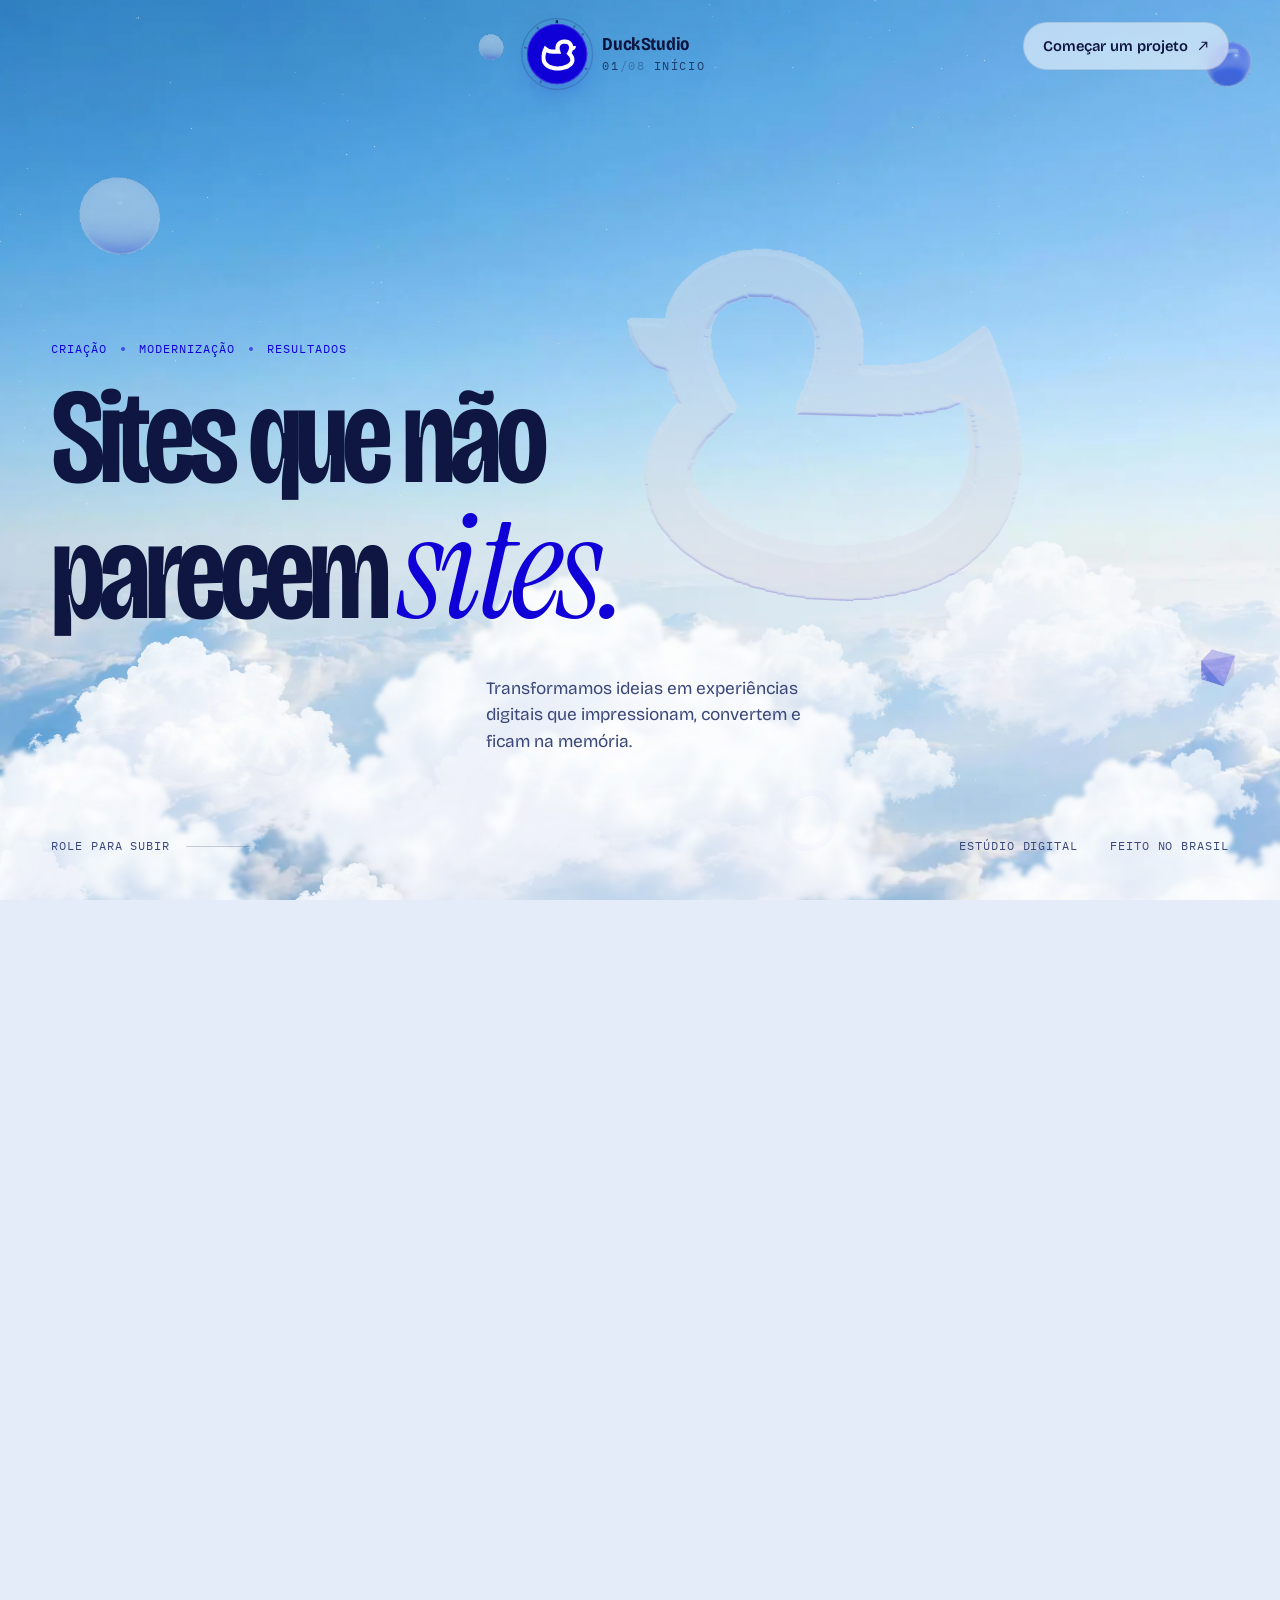
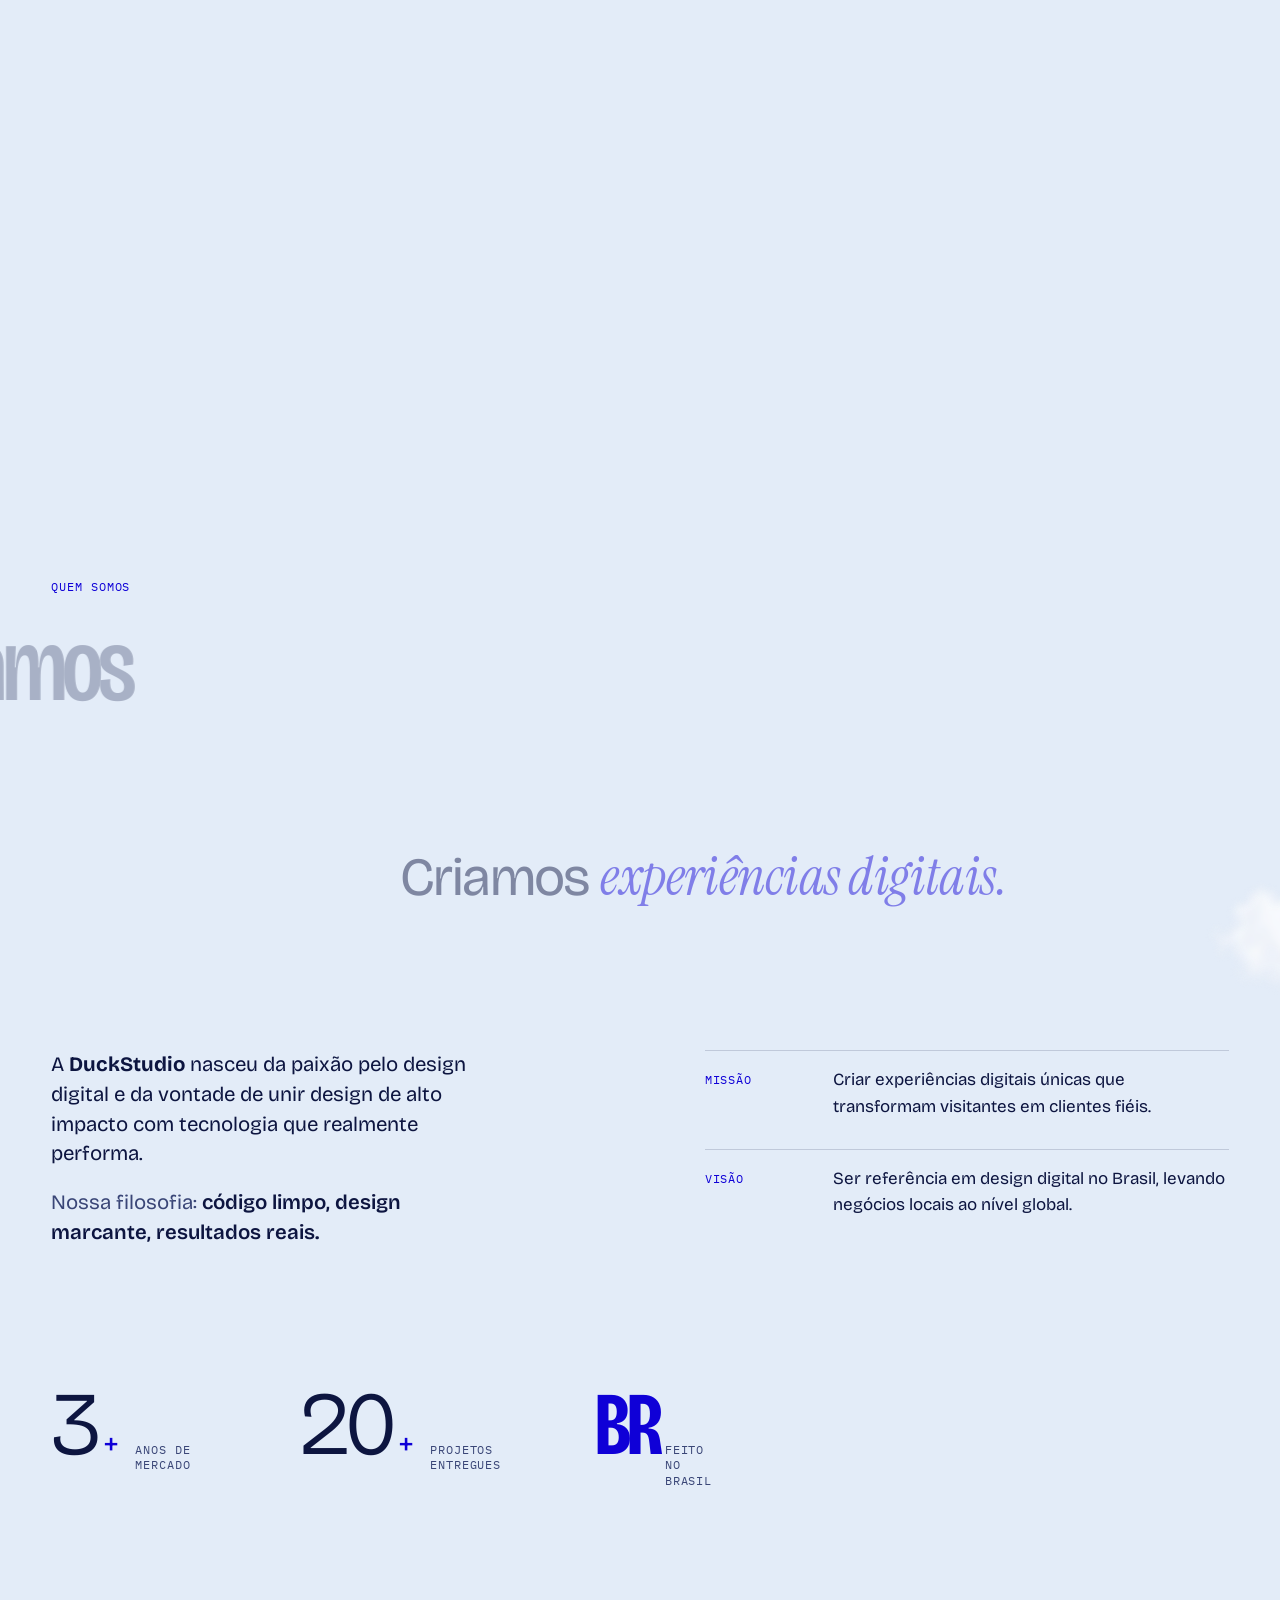
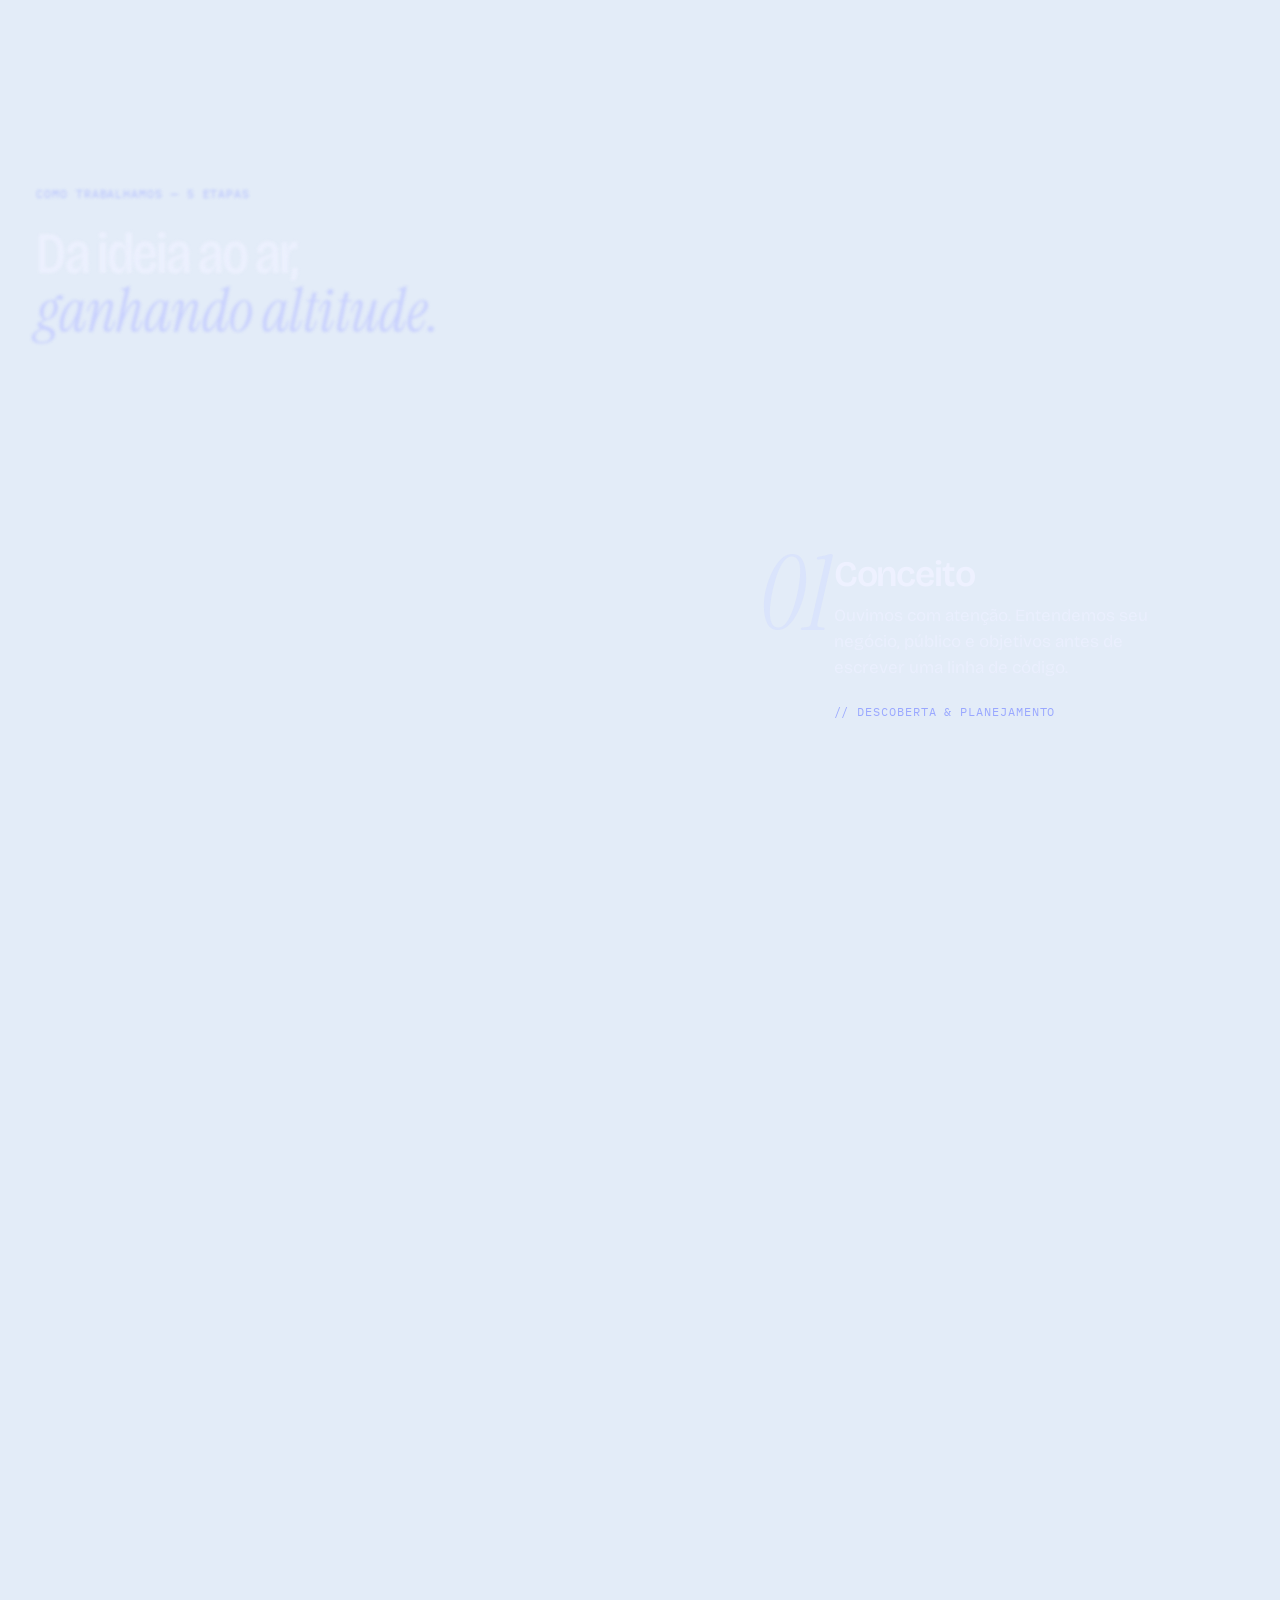
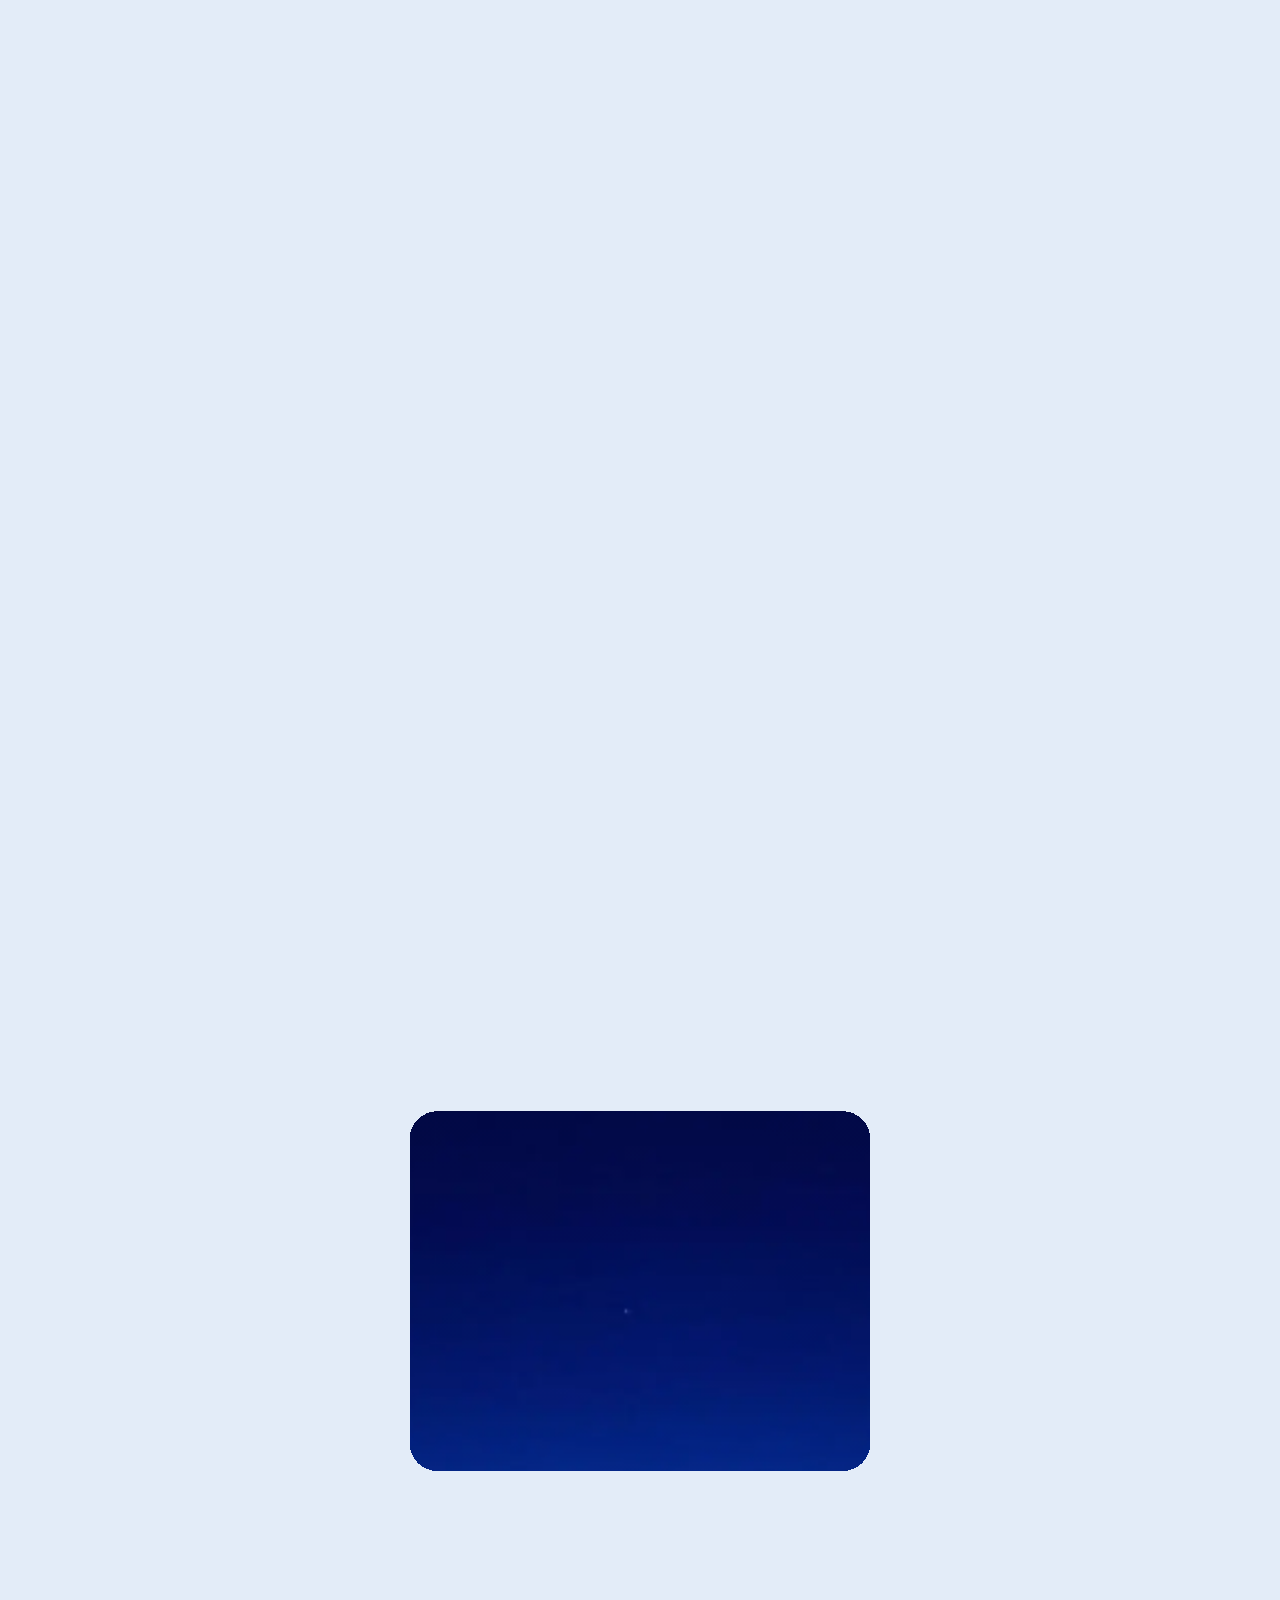
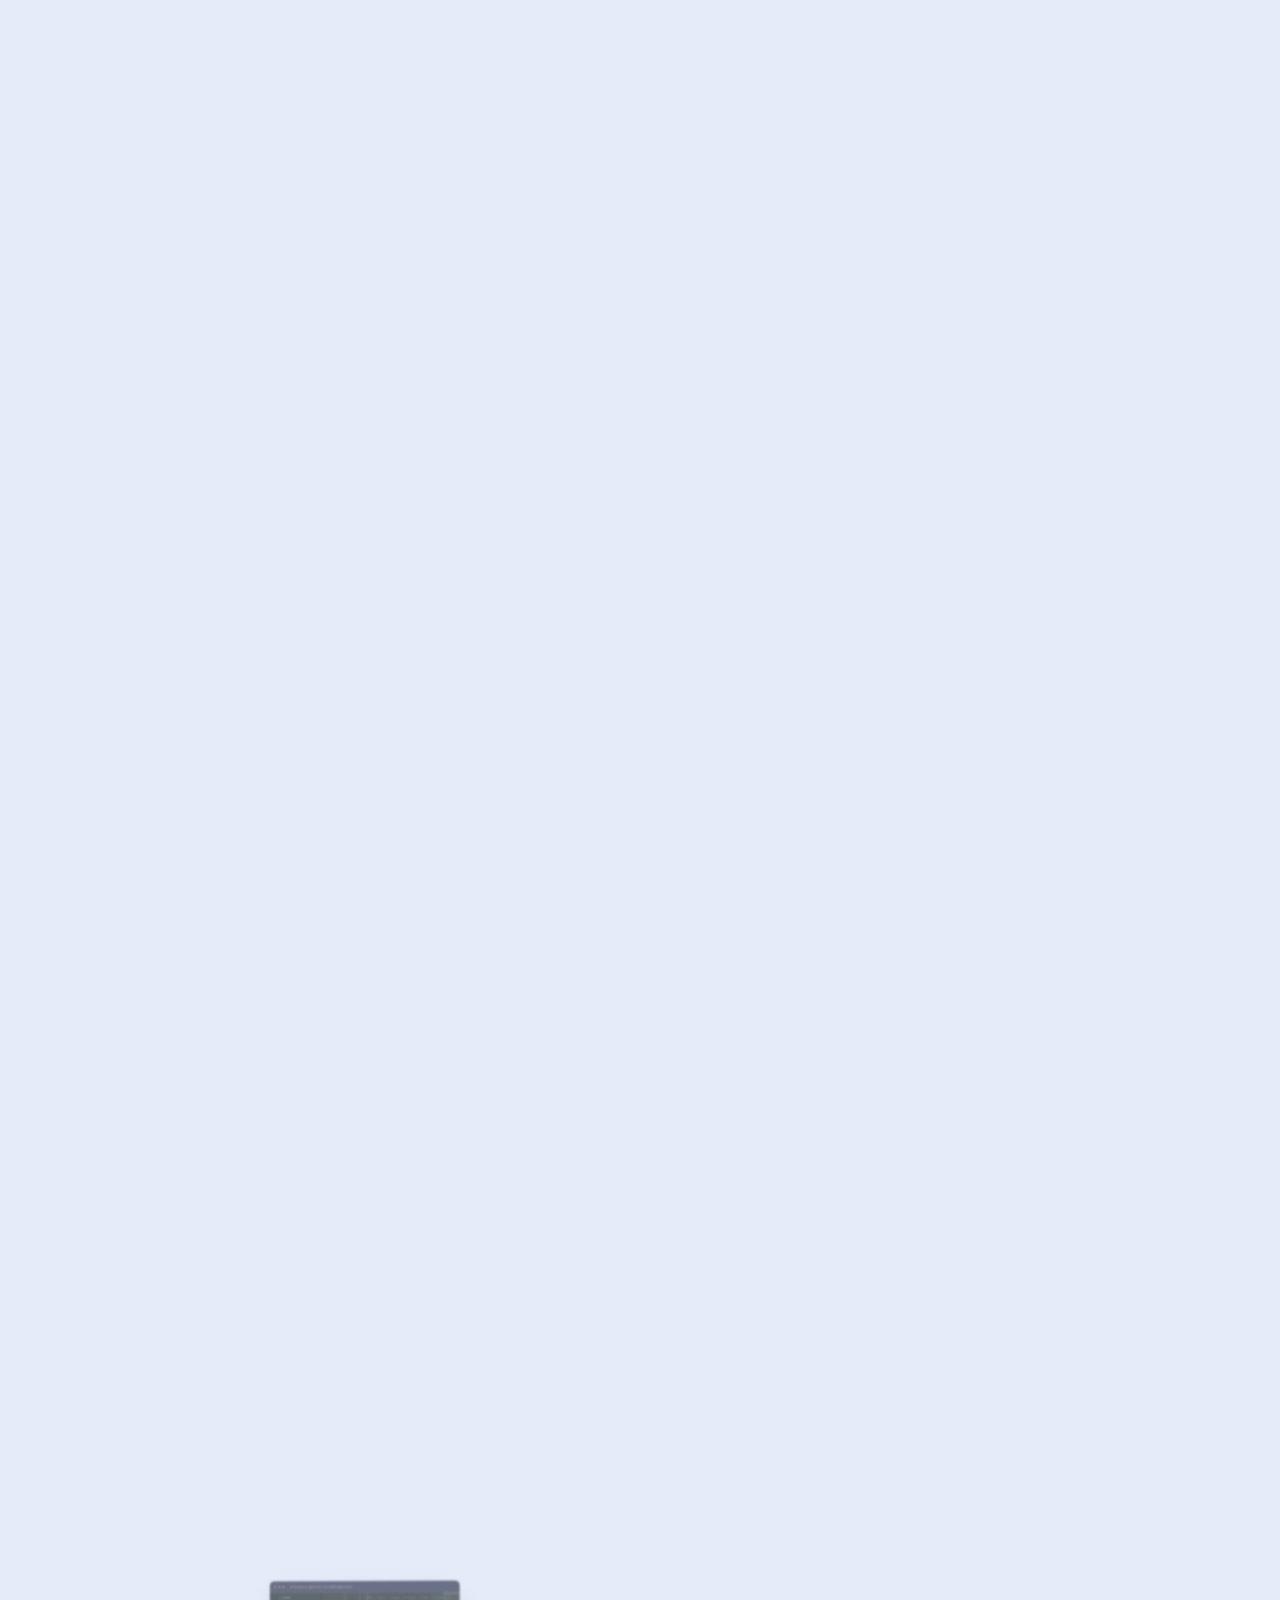
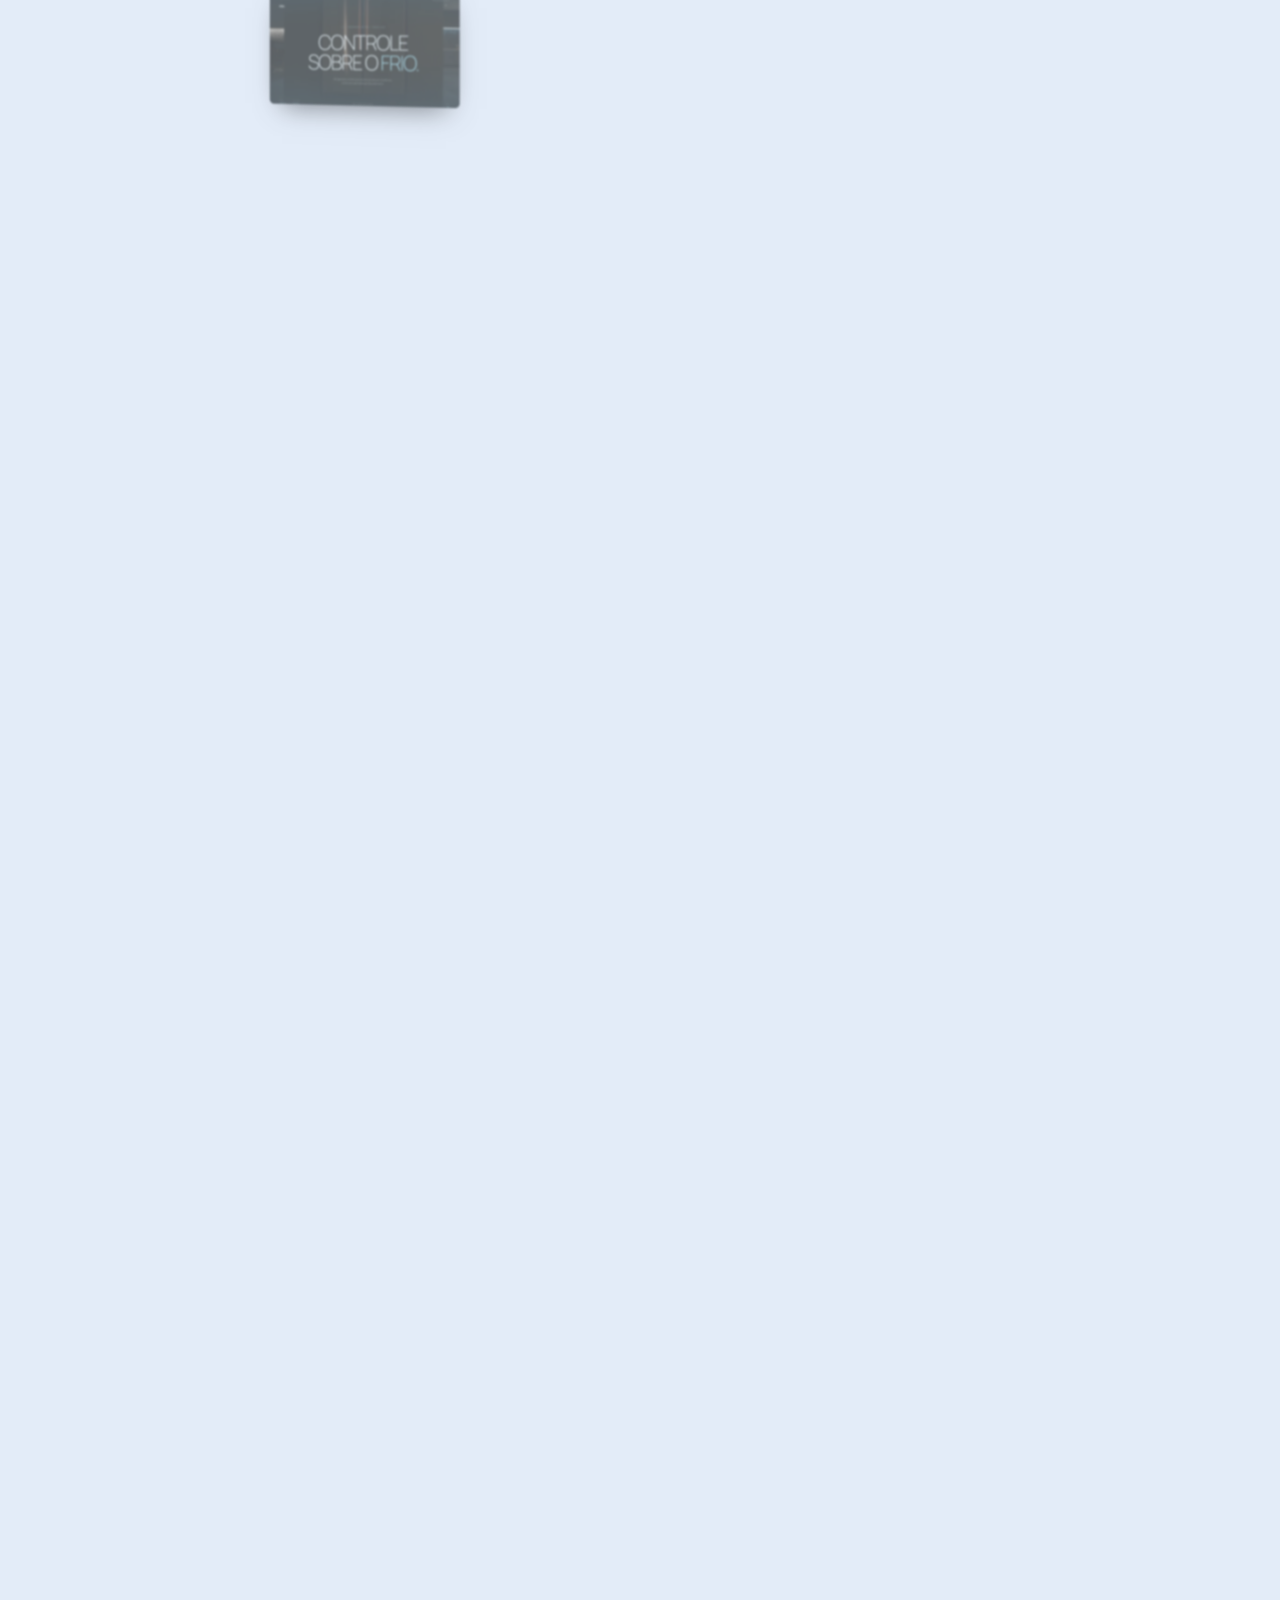
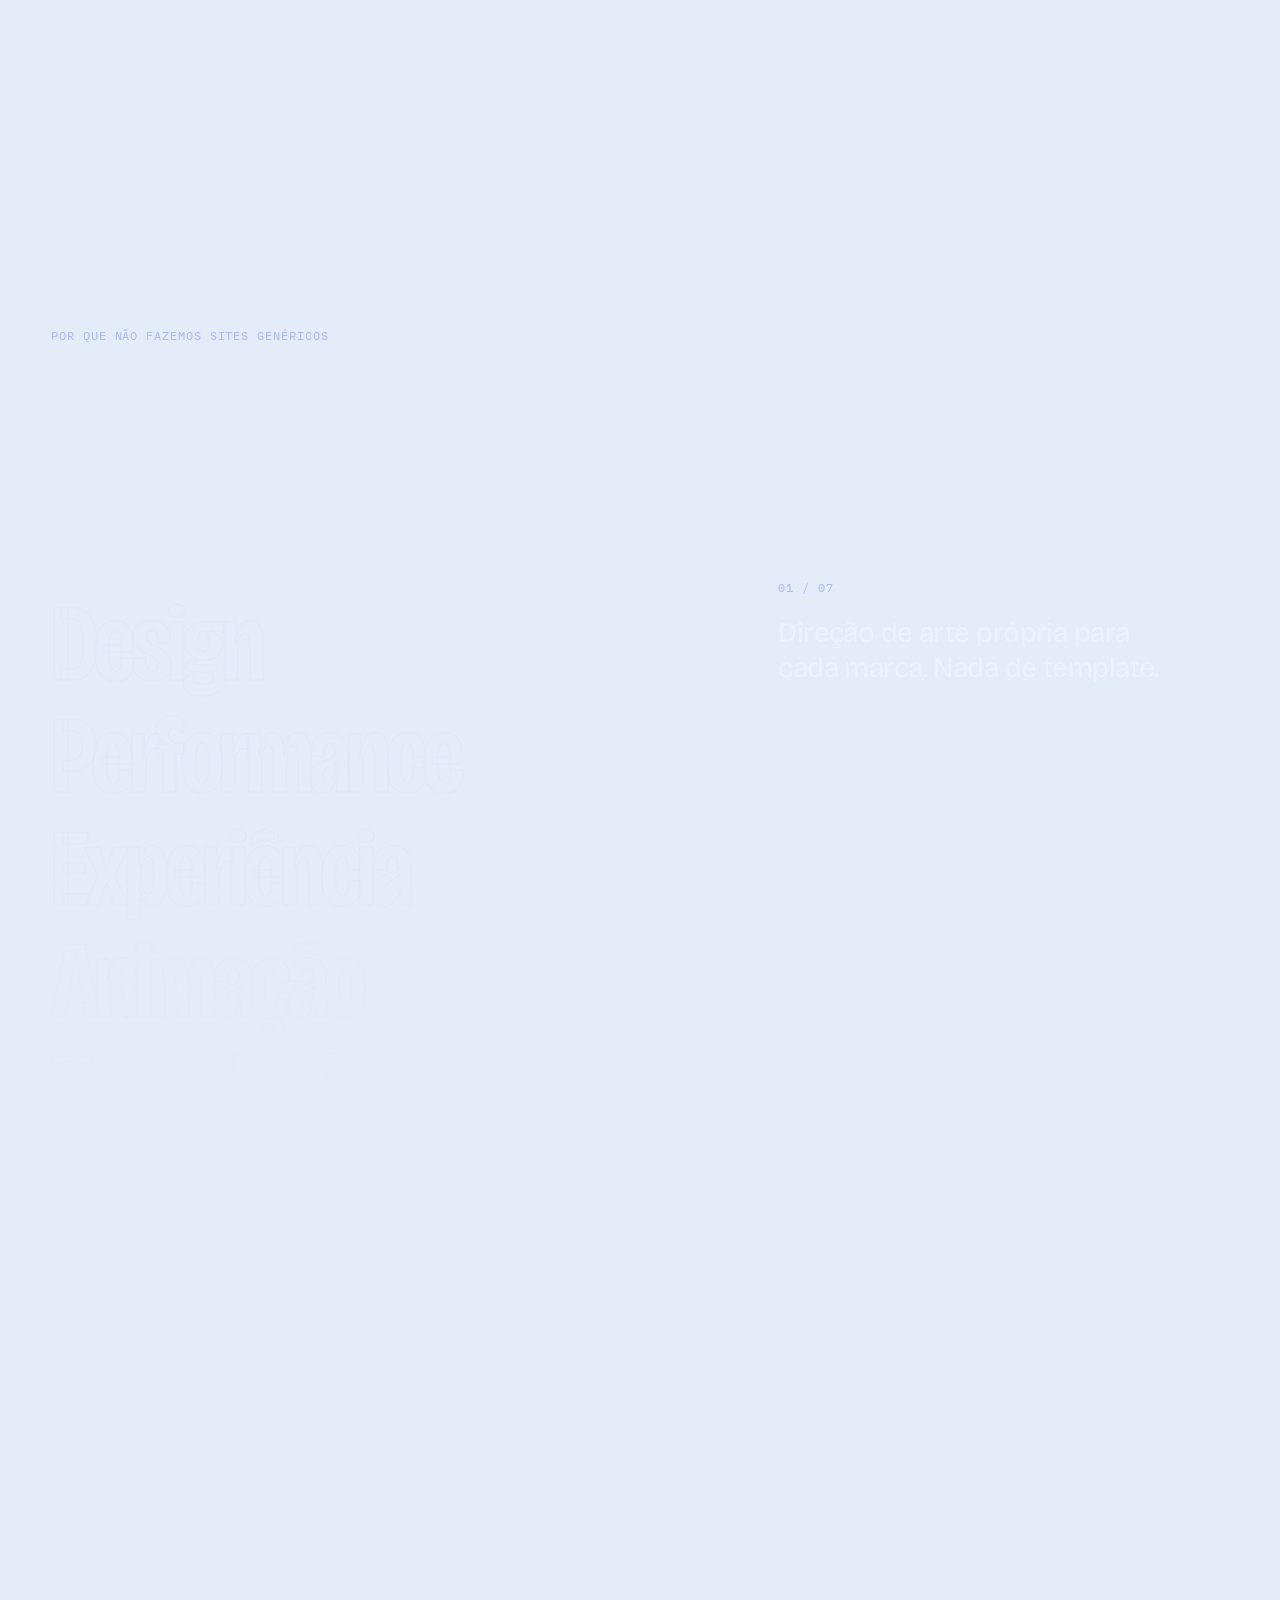
==== index.html @ 2f2c30c3 "commit" ====
<!doctype html>
<html lang="pt-BR">
<head>
  <meta charset="utf-8">
  <meta name="viewport" content="width=device-width, initial-scale=1, viewport-fit=cover">
  <title>DuckStudio — Sites que não parecem sites</title>
  <meta name="description" content="DuckStudio é um estúdio digital brasileiro que cria sites e experiências web com direção de arte, animação, 3D e performance.">
  <meta name="theme-color" content="#dfe9f7">
  <meta property="og:title" content="DuckStudio — Sites que não parecem sites">
  <meta property="og:description" content="Transformamos ideias em experiências digitais que impressionam, convertem e ficam na memória.">
  <meta property="og:image" content="assets/img/og-cover.jpg">
  <meta property="og:type" content="website">
  <link rel="icon" type="image/svg+xml" href="assets/favicon.svg">
  <link rel="preconnect" href="https://fonts.googleapis.com">
  <link rel="preconnect" href="https://fonts.gstatic.com" crossorigin>
  <link rel="stylesheet" href="https://fonts.googleapis.com/css2?family=Bricolage+Grotesque:opsz,wdth,wght@12..96,75..100,300..800&family=Instrument+Serif:ital@0;1&family=IBM+Plex+Mono:wght@400;500&display=swap">
  <link rel="preload" as="image" href="assets/img/sky-hero.webp" media="(min-width: 768px)">
  <link rel="preload" as="image" href="assets/img/sky-hero-m.webp" media="(max-width: 767px)">
  <link rel="stylesheet" href="assets/css/style.css">
</head>
<body class="is-loading">

<svg width="0" height="0" style="position:absolute" aria-hidden="true">
  <symbol id="duck" viewBox="0 0 100 100"><path fill-rule="evenodd" d="M100.0 24.2L91.0 24.2L90.4 23.3L89.8 20.2L88.0 16.5L86.4 14.4L83.6 11.6L81.2 9.7L76.9 7.6L76.2 7.6L74.1 6.6L73.2 6.6L72.8 6.3L69.1 6.0L68.8 5.7L64.5 5.7L64.2 6.0L61.7 6.0L61.4 6.3L60.2 6.3L59.9 6.6L58.9 6.6L58.6 6.9L57.7 6.9L57.4 7.3L55.9 7.6L54.3 8.5L53.7 8.5L53.1 9.1L51.5 9.7L49.7 11.0L46.3 14.0L43.2 18.4L41.4 22.7L41.4 23.6L40.7 25.2L40.7 27.0L40.4 27.3L40.4 33.5L40.7 33.8L40.7 34.4L40.4 34.7L33.3 34.7L33.0 34.4L29.3 34.4L29.0 34.1L25.6 33.8L25.3 33.5L22.8 32.9L18.2 30.4L9.9 23.9L7.7 28.2L7.7 28.9L6.2 31.6L6.2 32.3L5.2 33.8L5.2 34.4L4.0 36.9L4.0 37.5L2.2 42.4L2.2 43.4L1.9 43.7L1.9 44.6L1.2 46.1L1.2 47.4L0.9 47.7L0.9 48.9L0.6 49.2L0.6 51.1L0.3 51.4L0.3 54.2L0.0 54.5L0.0 59.7L0.3 60.0L0.6 64.3L0.9 64.7L0.9 65.9L1.2 66.2L1.2 67.1L1.5 67.4L2.5 70.8L4.6 75.2L7.7 79.5L11.7 83.5L15.4 86.3L16.4 86.6L18.5 88.1L24.7 90.9L25.3 90.9L27.5 91.8L28.4 91.8L29.6 92.4L32.1 92.7L32.4 93.1L33.6 93.1L33.9 93.4L35.2 93.4L35.5 93.7L40.1 94.0L40.4 94.3L52.8 94.3L53.1 94.0L58.0 93.7L58.3 93.4L59.9 93.4L60.2 93.1L63.0 92.7L63.3 92.4L66.7 91.8L67.9 91.2L68.8 91.2L69.1 90.9L70.7 90.6L71.6 90.0L73.2 89.7L79.0 86.9L84.6 83.2L88.3 79.8L88.3 79.5L89.8 77.9L91.4 75.8L93.2 72.1L93.2 71.4L94.1 69.3L94.4 66.2L94.8 65.9L94.8 62.2L94.4 61.9L94.1 58.5L93.8 58.2L93.8 57.2L93.5 56.9L93.2 55.4L91.4 51.4L90.7 50.8L89.2 48.0L87.3 45.8L86.7 44.6L88.0 42.4L88.0 41.8L89.2 39.4L89.8 36.9L90.1 36.6L92.6 36.0L94.1 35.0L97.2 31.6L99.1 27.9ZM77.2 22.1L79.0 25.8L79.0 27.6L79.3 27.9L79.3 28.9L79.0 29.2L79.0 31.6L78.7 31.9L78.4 34.1L76.9 37.5L76.9 38.1L75.9 40.0L75.3 40.6L74.7 42.1L72.2 45.8L71.9 46.8L76.5 51.4L76.5 51.7L78.4 53.5L80.6 56.6L81.8 59.1L81.8 59.7L82.7 61.9L82.7 65.9L82.4 66.2L82.1 67.7L80.9 69.9L79.6 71.1L79.6 71.4L76.5 74.2L73.8 75.8L73.2 76.4L69.4 78.2L68.8 78.2L67.9 78.9L67.3 78.9L63.3 80.4L62.3 80.4L62.0 80.7L61.1 80.7L59.6 81.3L58.3 81.3L58.0 81.6L54.0 81.9L53.7 82.3L50.3 82.3L50.0 82.6L43.5 82.6L43.2 82.3L39.8 82.3L39.5 81.9L35.8 81.6L35.5 81.3L30.9 80.4L29.0 79.5L27.5 79.2L23.1 77.0L21.3 75.8L16.7 71.4L15.1 69.3L13.3 65.6L12.7 62.5L12.3 62.2L12.3 61.0L12.0 60.6L12.0 53.5L12.3 53.2L12.7 49.5L13.0 49.2L13.0 48.3L13.3 48.0L13.3 47.1L13.6 46.8L13.6 45.8L13.9 45.5L14.5 43.1L15.1 42.4L19.1 44.3L21.0 44.6L22.2 45.2L24.7 45.5L25.0 45.8L26.8 45.8L27.2 46.1L29.6 46.1L29.9 46.5L36.1 46.5L36.4 46.8L56.8 46.8L56.5 44.9L55.9 44.0L55.6 42.4L54.9 41.5L54.3 39.0L53.7 38.1L53.7 37.5L53.1 36.3L52.8 33.8L52.5 33.5L52.5 31.0L52.2 30.7L52.2 30.1L52.5 29.8L52.5 27.3L52.8 27.0L53.1 25.5L54.9 22.4L58.3 19.6L59.6 19.0L60.2 19.0L62.3 18.1L63.6 18.1L63.9 17.7L69.1 17.7L69.4 18.1L70.7 18.1L74.4 19.6Z"/></symbol>
</svg>

<a class="skip" href="#estudio">Pular para o conteúdo</a>

<!-- ============ ATMOSFERA (fixa) ============ -->
<div class="sky" aria-hidden="true">
  <div class="sky__layer sky__day"></div>
  <div class="sky__layer sky__high"></div>
  <div class="sky__layer sky__night"></div>
  <div class="sky__layer sky__dawn"></div>
</div>
<canvas id="gl" aria-hidden="true"></canvas>
<div class="grain" aria-hidden="true"></div>

<!-- ============ PRELOADER ============ -->
<div class="loader" aria-hidden="true">
  <svg class="loader__mark" viewBox="0 0 100 100"><use href="#duck"/></svg>
  <span class="loader__count mono">000</span>
</div>

<!-- ============ LOGO-GUIA (fio condutor) ============ -->
<button class="guide" id="guide" type="button" aria-expanded="false" aria-controls="nav" aria-label="DuckStudio — abrir navegação">
  <span class="guide__mark">
    <svg class="guide__ring" viewBox="0 0 64 64" aria-hidden="true">
      <circle class="guide__track" cx="32" cy="32" r="30"/>
      <circle class="guide__progress" cx="32" cy="32" r="30" pathLength="1"/>
      <g class="guide__ticks"></g>
    </svg>
    <span class="guide__disc"><svg viewBox="0 0 100 100" aria-hidden="true"><use href="#duck"/></svg></span>
  </span>
  <span class="guide__text">
    <span class="guide__name">DuckStudio</span>
    <span class="guide__where mono"><span class="guide__num">01</span><span class="guide__sep">/08</span> <span class="guide__label">Início</span><span class="guide__extra"></span></span>
  </span>
</button>

<a class="top-cta" href="#contato" data-scroll>
  <span>Começar um projeto</span>
  <svg viewBox="0 0 16 16" aria-hidden="true"><path d="M3 13 13 3M6 3h7v7" fill="none" stroke="currentColor" stroke-width="1.5"/></svg>
</a>

<nav class="nav" id="nav" aria-label="Seções" hidden>
  <div class="nav__inner">
    <p class="nav__eyebrow mono">Mapa da experiência</p>
    <ol class="nav__list">
      <li><a href="#inicio" data-scroll><span class="mono">01</span>Início</a></li>
      <li><a href="#estudio" data-scroll><span class="mono">02</span>Estúdio</a></li>
      <li><a href="#processo" data-scroll><span class="mono">03</span>Processo</a></li>
      <li><a href="#trabalhos" data-scroll><span class="mono">04</span>Trabalhos</a></li>
      <li><a href="#diferenciais" data-scroll><span class="mono">05</span>Diferenciais</a></li>
      <li><a href="#tecnologia" data-scroll><span class="mono">06</span>Tecnologia</a></li>
      <li><a href="#comecar" data-scroll><span class="mono">07</span>Começar</a></li>
      <li><a href="#contato" data-scroll><span class="mono">08</span>Contato</a></li>
    </ol>
    <div class="nav__foot mono">
      <a href="https://wa.me/5521974590268" target="_blank" rel="noopener">WhatsApp</a>
      <a href="https://www.instagram.com/duckk.studio/" target="_blank" rel="noopener">Instagram</a>
      <a href="https://x.com/duck_studio_ofc" target="_blank" rel="noopener">X</a>
      <a href="https://www.youtube.com/@duck_studio_ofc" target="_blank" rel="noopener">YouTube</a>
    </div>
  </div>
</nav>

<main id="top">

  <!-- 01 — HERO ============================================== -->
  <section class="s s-hero" id="inicio" data-label="Início" data-theme="light">
    <div class="hero__clouds" aria-hidden="true">
      <div class="cloud cloud--l"></div>
      <div class="cloud cloud--r"></div>
      <div class="cloud cloud--front"></div>
    </div>
    <div class="hero__inner">
      <p class="eyebrow mono hero__eyebrow"><span>Criação</span><i></i><span>Modernização</span><i></i><span>Resultados</span></p>
      <h1 class="hero__title">
        <span class="line"><span>Sites que não</span></span>
        <span class="line"><span>parecem <em>sites.</em></span></span>
      </h1>
      <p class="hero__lede">Transformamos ideias em experiências digitais que impressionam, convertem e ficam na memória.</p>
    </div>
    <div class="hero__cue mono" aria-hidden="true"><span>Role para subir</span><i></i></div>
    <div class="hero__meta mono" aria-hidden="true">
      <span>Estúdio digital</span>
      <span>Feito no Brasil</span>
    </div>
  </section>

  <!-- 02 — ESTÚDIO ============================================ -->
  <section class="s s-about" id="estudio" data-label="Estúdio" data-theme="light">
    <div class="about__drift" aria-hidden="true"></div>
    <div class="about__statement">
      <p class="eyebrow mono">Quem somos</p>
      <h2 class="about__big">
        <span class="about__row about__row--l">Nós não entregamos</span>
        <span class="about__row about__row--r">apenas páginas.</span>
      </h2>
      <p class="about__answer">Criamos <em>experiências digitais.</em></p>
    </div>
    <div class="about__grid">
      <div class="about__story">
        <p>A <strong>DuckStudio</strong> nasceu da paixão pelo design digital e da vontade de unir design de alto impacto com tecnologia que realmente performa.</p>
        <p class="about__philo">Nossa filosofia: <span>código limpo, design marcante, resultados reais.</span></p>
      </div>
      <dl class="about__pair">
        <div><dt class="mono">Missão</dt><dd>Criar experiências digitais únicas que transformam visitantes em clientes fiéis.</dd></div>
        <div><dt class="mono">Visão</dt><dd>Ser referência em design digital no Brasil, levando negócios locais ao nível global.</dd></div>
      </dl>
      <ul class="about__marks" aria-label="Números do estúdio">
        <li><span class="about__n" data-count="3">3</span><span class="about__plus">+</span><span class="mono">anos de mercado</span></li>
        <li><span class="about__n" data-count="20">20</span><span class="about__plus">+</span><span class="mono">projetos entregues</span></li>
        <li><span class="about__n about__n--flag">BR</span><span class="mono">feito no Brasil</span></li>
      </ul>
    </div>
  </section>

  <!-- 03 — PROCESSO =========================================== -->
  <section class="s s-process" id="processo" data-label="Processo" data-theme="dark">
    <div class="process__pin">
      <header class="process__head">
        <p class="eyebrow mono">Como trabalhamos — 5 etapas</p>
        <h2 class="process__title">Da ideia ao ar,<br><em>ganhando altitude.</em></h2>
      </header>
      <div class="process__track">
        <svg class="process__path" viewBox="0 0 3000 600" preserveAspectRatio="none" aria-hidden="true">
          <path d="M0 470 C 300 470 420 180 700 200 S 1100 460 1350 380 S 1750 90 2050 150 S 2500 420 2700 260 S 2900 120 3000 110" pathLength="1"/>
        </svg>
        <ol class="process__steps">
          <li class="step step--1" data-fx="blur">
            <span class="step__n">01</span>
            <div class="step__body">
              <h3>Conceito</h3>
              <p>Ouvimos com atenção. Entendemos seu negócio, público e objetivos antes de escrever uma linha de código.</p>
              <span class="mono step__tag">// descoberta &amp; planejamento</span>
            </div>
          </li>
          <li class="step step--2" data-fx="clip">
            <span class="step__n">02</span>
            <div class="step__body">
              <h3>Design</h3>
              <p>Protótipos visuais únicos, alinhados à identidade da sua marca. Cada pixel pensado para encantar e converter.</p>
              <span class="mono step__tag">// ui/ux &amp; direção de arte</span>
            </div>
          </li>
          <li class="step step--3" data-fx="words">
            <span class="step__n">03</span>
            <div class="step__body">
              <h3>Desenvolvimento</h3>
              <p>Código limpo, performático e semântico. Testado em todos os dispositivos e navegadores.</p>
              <span class="mono step__tag">// build, qa &amp; integração</span>
            </div>
          </li>
          <li class="step step--4" data-fx="depth">
            <span class="step__n">04</span>
            <div class="step__body">
              <h3>Experiência</h3>
              <p>Movimento, 3D e microinterações que guiam o olhar — sempre com propósito e sem pesar.</p>
              <span class="mono step__tag">// motion, 3d &amp; performance</span>
            </div>
          </li>
          <li class="step step--5" data-fx="rise">
            <span class="step__n">05</span>
            <div class="step__body">
              <h3>Entrega</h3>
              <p>Deploy seguro, domínio, hospedagem e SEO configurados. E não desaparecemos: acompanhamos e evoluímos com você.</p>
              <span class="mono step__tag">// deploy, suporte &amp; evolução</span>
            </div>
          </li>
        </ol>
      </div>
    </div>
  </section>

  <!-- 04 — TRABALHOS ========================================== -->
  <section class="s s-work" id="trabalhos" data-label="Trabalhos" data-theme="dark">
    <div class="work__intro">
      <div class="work__window">
        <div class="work__window-img" aria-hidden="true"></div>
        <div class="work__window-copy">
          <p class="eyebrow mono">Portfólio — 3 projetos reais</p>
          <h2 class="work__title">Três experiências.<br><em>Três mundos.</em></h2>
        </div>
      </div>
    </div>

    <div class="work__stage">
      <article class="project" data-project="1" style="--tone:#7fd3ff">
        <div class="project__atmos" style="background-image:url(assets/img/p-frigus.webp)" aria-hidden="true"></div>
        <div class="project__visual">
          <figure class="frame frame--main">
            <div class="frame__bar" aria-hidden="true"><i></i><i></i><i></i><span class="mono">endreusvp.github.io/refrigeracao</span></div>
            <picture>
              <source media="(max-width: 767px)" srcset="assets/img/shots/frigus-m1.webp" width="600" height="1298">
              <img src="assets/img/shots/frigus-d1.webp" alt="Página inicial do site FRIGUS — Engenharia do Frio" loading="lazy" decoding="async" width="1440" height="900">
            </picture>
          </figure>
          <figure class="frame frame--back" aria-hidden="true"><img src="assets/img/shots/frigus-d2.webp" alt="" loading="lazy" decoding="async" width="1440" height="900"></figure>
        </div>
        <div class="project__info">
          <p class="project__idx mono">01 / 03</p>
          <h3 class="project__name">FRIGUS</h3>
          <p class="project__sub">Engenharia do Frio</p>
          <p class="project__cat mono">Refrigeração &amp; climatização · Site institucional</p>
          <p class="project__desc">Uma presença digital fria e precisa como o serviço: vídeo em destaque, leituras técnicas como linguagem visual e uma narrativa sobre controle do frio desde 2009.</p>
          <ul class="project__tags mono"><li>Vídeo</li><li>Dados técnicos</li><li>Responsivo</li></ul>
          <a class="btn btn--ghost" href="https://endreusvp.github.io/refrigeracao/" target="_blank" rel="noopener">Visitar experiência <span aria-hidden="true">↗</span></a>
        </div>
      </article>

      <article class="project" data-project="2" style="--tone:#ffb27a">
        <div class="project__atmos" style="background-image:url(assets/img/p-doze.webp)" aria-hidden="true"></div>
        <div class="project__visual">
          <figure class="frame frame--main">
            <div class="frame__bar" aria-hidden="true"><i></i><i></i><i></i><span class="mono">endreusvp.github.io/site_box</span></div>
            <picture>
              <source media="(max-width: 767px)" srcset="assets/img/shots/doze-m1.webp" width="600" height="1298">
              <img src="assets/img/shots/doze-d1.webp" alt="Página inicial do site DOZE — Clube de Combate" loading="lazy" decoding="async" width="1440" height="900">
            </picture>
          </figure>
          <figure class="frame frame--back" aria-hidden="true"><img src="assets/img/shots/doze-d2.webp" alt="" loading="lazy" decoding="async" width="1440" height="900"></figure>
        </div>
        <div class="project__info">
          <p class="project__idx mono">02 / 03</p>
          <h3 class="project__name">DOZE</h3>
          <p class="project__sub">Clube de Combate</p>
          <p class="project__cat mono">Esporte · Academia de boxe</p>
          <p class="project__desc">“Doze rounds. Nenhuma desculpa.” Um site cru e industrial para um clube de combate, com metodologia em quatro estágios e planos Jab, Cruzado e Nocaute.</p>
          <ul class="project__tags mono"><li>Landing page</li><li>Planos</li><li>Motion</li></ul>
          <a class="btn btn--ghost" href="https://endreusvp.github.io/site_box/" target="_blank" rel="noopener">Visitar experiência <span aria-hidden="true">↗</span></a>
        </div>
      </article>

      <article class="project" data-project="3" style="--tone:#c9d6ff">
        <div class="project__atmos" style="background-image:url(assets/img/p-atoba.webp)" aria-hidden="true"></div>
        <div class="project__visual">
          <figure class="frame frame--main">
            <div class="frame__bar" aria-hidden="true"><i></i><i></i><i></i><span class="mono">endreusvp.github.io/atobav2</span></div>
            <picture>
              <source media="(max-width: 767px)" srcset="assets/img/shots/atoba-m1.webp" width="600" height="1298">
              <img src="assets/img/shots/atoba-d1.webp" alt="Página inicial do site Atobá Construções e Serviços" loading="lazy" decoding="async" width="1440" height="900">
            </picture>
          </figure>
          <figure class="frame frame--back" aria-hidden="true"><img src="assets/img/shots/atoba-d2.webp" alt="" loading="lazy" decoding="async" width="1440" height="900"></figure>
        </div>
        <div class="project__info">
          <p class="project__idx mono">03 / 03</p>
          <h3 class="project__name">ATOBÁ</h3>
          <p class="project__sub">Construções e Serviços</p>
          <p class="project__cat mono">Construção civil · Institucional</p>
          <p class="project__desc">“Erguendo o futuro com solidez e precisão.” Portfólio de obras, processo em cinco etapas e serviços que vão de pisos e estruturas metálicas a reformas corporativas.</p>
          <ul class="project__tags mono"><li>Institucional</li><li>Portfólio</li><li>SEO</li></ul>
          <a class="btn btn--ghost" href="https://endreusvp.github.io/atobav2/" target="_blank" rel="noopener">Visitar experiência <span aria-hidden="true">↗</span></a>
        </div>
      </article>
    </div>
  </section>

  <!-- 05 — DIFERENCIAIS ======================================= -->
  <section class="s s-diff" id="diferenciais" data-label="Diferenciais" data-theme="dark">
    <div class="diff__pin">
      <p class="eyebrow mono diff__eyebrow">Por que não fazemos sites genéricos</p>
      <div class="diff__window">
        <ul class="diff__words">
          <li data-d="Direção de arte própria para cada marca. Nada de template.">Design</li>
          <li data-d="Imagens comprimidas, carregamento sob demanda e animações na GPU. Bonito e rápido.">Performance</li>
          <li data-d="Cada rolagem conta uma parte da história — o visitante sente, não só lê.">Experiência</li>
          <li data-d="Movimento com propósito: guia o olhar, nunca distrai.">Animação</li>
          <li data-d="Código limpo, semântico e fácil de evoluir com o seu negócio.">Tecnologia</li>
          <li data-d="Pensado separadamente para celular, tablet e desktop — não apenas encolhido.">Responsividade</li>
          <li data-d="Desenvolvido do zero para o seu objetivo, sem atalhos.">Sob medida</li>
        </ul>
      </div>
      <div class="diff__side">
        <span class="diff__count mono"><span class="diff__i">01</span> / 07</span>
        <p class="diff__desc" aria-live="polite">Direção de arte própria para cada marca. Nada de template.</p>
      </div>
    </div>
  </section>

  <!-- 06 — TECNOLOGIA ========================================= -->
  <section class="s s-tech" id="tecnologia" data-label="Tecnologia" data-theme="dark">
    <div class="tech__beam" aria-hidden="true"></div>
    <div class="tech__head">
      <p class="eyebrow mono">Tecnologia</p>
      <h2 class="tech__title">A tecnologia fica invisível.<br><em>A experiência, não.</em></h2>
    </div>
    <ul class="tech__field" aria-label="Tecnologias que usamos">
      <li style="--x:8%;--y:6%" data-depth="0.9"><b>HTML5</b><span class="mono">estrutura semântica</span></li>
      <li style="--x:66%;--y:2%" data-depth="0.4"><b>CSS3</b><span class="mono">layout &amp; motion</span></li>
      <li style="--x:38%;--y:18%" data-depth="1.3"><b>JavaScript</b><span class="mono">interação</span></li>
      <li style="--x:80%;--y:28%" data-depth="0.7"><b>React</b><span class="mono">interfaces</span></li>
      <li style="--x:4%;--y:44%" data-depth="0.5"><b>Three.js</b><span class="mono">3D em tempo real</span></li>
      <li style="--x:56%;--y:50%" data-depth="1.1"><b>GSAP</b><span class="mono">coreografia</span></li>
      <li style="--x:26%;--y:70%" data-depth="0.8"><b>Node.js</b><span class="mono">back-end</span></li>
      <li style="--x:74%;--y:76%" data-depth="0.35"><b>WordPress</b><span class="mono">conteúdo</span></li>
      <li style="--x:46%;--y:88%" data-depth="1.0"><b>Figma</b><span class="mono">design</span></li>
    </ul>
    <p class="tech__foot mono">Tudo otimizado: lazy loading · imagens comprimidas · animações via transform/opacity · movimento reduzido respeitado</p>
  </section>

  <!-- 07 — CTA ================================================ -->
  <section class="s s-cta" id="comecar" data-label="Começar" data-theme="light">
    <div class="cta__reveal">
      <div class="cta__dawn" aria-hidden="true"></div>
      <div class="cta__inner">
        <h2 class="cta__title" aria-label="Vamos criar algo que merece ser visto?">
          <span class="cta__line">Vamos criar algo</span>
          <span class="cta__line">que <em>merece ser visto?</em></span>
        </h2>
        <a class="btn btn--solid cta__btn" href="#contato" data-scroll>Começar um projeto <span aria-hidden="true">→</span></a>
      </div>
    </div>
  </section>

  <!-- 08 — CONTATO / FOOTER =================================== -->
  <footer class="s s-contact" id="contato" data-label="Contato" data-theme="light">
    <div class="contact__grid">
      <div class="contact__lead">
        <p class="eyebrow mono">Fale com a gente — resposta em até 24h</p>
        <h2 class="contact__title">Seu próximo site<br>começa <em>aqui.</em></h2>
        <p class="contact__sub">Descreva seu projeto e montamos uma proposta personalizada — sem compromisso, sem enrolação.</p>
        <ul class="contact__channels">
          <li><span class="mono">WhatsApp</span><a href="https://wa.me/5521974590268" target="_blank" rel="noopener">+55 21 97459-0268</a></li>
          <li><span class="mono">E-mail</span><a href="mailto:duckstudio@duckkstudio.shop">duckstudio@duckkstudio.shop</a></li>
          <li><span class="mono">Instagram</span><a href="https://www.instagram.com/duckk.studio/" target="_blank" rel="noopener">@duckk.studio</a></li>
          <li><span class="mono">X / Twitter</span><a href="https://x.com/duck_studio_ofc" target="_blank" rel="noopener">@duck_studio_ofc</a></li>
          <li><span class="mono">YouTube</span><a href="https://www.youtube.com/@duck_studio_ofc" target="_blank" rel="noopener">@duck_studio_ofc</a></li>
        </ul>
      </div>

      <form class="contact__form" id="contactForm" novalidate>
        <div class="field-row">
          <div class="field"><label for="cf-name">Seu nome</label><input id="cf-name" name="nome" type="text" placeholder="Como posso te chamar?" autocomplete="name"></div>
          <div class="field"><label for="cf-email">E-mail</label><input id="cf-email" name="email" type="email" placeholder="seu@email.com" autocomplete="email"></div>
        </div>
        <div class="field"><label for="cf-subject">Tipo de projeto</label><input id="cf-subject" name="projeto" type="text" placeholder="Ex: site institucional, landing page, e-commerce…"></div>
        <div class="field"><label for="cf-message">Conta mais sobre seu projeto</label><textarea id="cf-message" name="mensagem" rows="4" placeholder="Fale sobre seu negócio, o que precisa e qual seu objetivo…"></textarea></div>
        <p class="cf-status mono" id="cfStatus" role="status"></p>
        <button class="btn btn--solid" id="cfSubmit" type="submit">Quero meu site agora <span aria-hidden="true">→</span></button>
        <p class="contact__proof mono">20+ projetos entregues · Clientes satisfeitos · Sem spam, nunca</p>
      </form>
    </div>

    <div class="foot">
      <div class="foot__brand">
        <svg viewBox="0 0 100 100" aria-hidden="true"><use href="#duck"/></svg>
        <span>DuckStudio</span>
      </div>
      <p class="mono">© <span id="year">2025</span> DuckStudio — Todos os direitos reservados</p>
      <p class="mono">Feito com <span aria-label="amor">♥</span> no Brasil</p>
      <a class="mono foot__top" href="#inicio" data-scroll>Voltar ao céu ↑</a>
    </div>
  </footer>
</main>

<script src="assets/vendor/gsap.min.js"></script>
<script src="assets/vendor/ScrollTrigger.min.js"></script>
<script src="assets/vendor/lenis.min.js"></script>
<script type="module" src="assets/js/main.js"></script>
</body>
</html>
---- assets/css/style.css ----
/* ==========================================================================
   DuckStudio — redesign 2026
   Direção: calma + tecnologia + ar + espaço.
   Narrativa de cor: céu diurno → altitude → espaço → amanhecer.
   ========================================================================== */

:root {
  --duck: #0f00d7;        /* azul da marca (logo) */
  --duck-deep: #060064;   /* azul profundo da marca */
  --ink: #0d1540;         /* texto sobre céu claro */
  --ink-soft: #3a4677;
  --air: #e3ecf8;         /* céu pálido */
  --frost: #f7faff;
  --haze: #aebfe0;
  --space: #05062a;       /* alto da atmosfera */
  --dawn: #f3cdb4;        /* brilho do amanhecer (uso pontual) */
  --line-light: rgba(13, 21, 64, .16);
  --line-dark: rgba(226, 233, 255, .18);

  --f-display: "Bricolage Grotesque", "Arial Narrow", "Helvetica Neue", Arial, sans-serif;
  --f-serif: "Instrument Serif", "Iowan Old Style", Georgia, serif;
  --f-mono: "IBM Plex Mono", ui-monospace, "SFMono-Regular", Menlo, Consolas, monospace;

  --gutter: clamp(16px, 4vw, 56px);
  --ease: cubic-bezier(.16, 1, .3, 1);
  color-scheme: light;
}

*, *::before, *::after { box-sizing: border-box; }
html { -webkit-text-size-adjust: 100%; }
html.lenis, html.lenis body { height: auto; }
.lenis.lenis-smooth { scroll-behavior: auto !important; }
body {
  margin: 0;
  background: var(--air);
  color: var(--ink);
  font-family: var(--f-display);
  font-optical-sizing: auto;
  font-size: 17px;
  line-height: 1.55;
  overflow-x: clip;
  -webkit-font-smoothing: antialiased;
}
img { max-width: 100%; display: block; }
a { color: inherit; }
button { font: inherit; color: inherit; }
[hidden] { display: none !important; }
em { font-family: var(--f-serif); font-style: italic; font-weight: 400; letter-spacing: -.01em; }
.mono { font-family: var(--f-mono); font-size: .72rem; letter-spacing: .08em; text-transform: uppercase; }
.eyebrow { margin: 0 0 1.4rem; color: var(--duck); display: flex; align-items: center; gap: .9rem; flex-wrap: wrap; }
[data-theme="dark"] .eyebrow { color: #aab6ff; }
.eyebrow i { width: 4px; height: 4px; border-radius: 50%; background: currentColor; opacity: .6; }

:focus-visible { outline: 2px solid var(--duck); outline-offset: 3px; border-radius: 4px; }
[data-theme="dark"] :focus-visible { outline-color: #fff; }

.skip { position: fixed; left: 12px; top: -60px; z-index: 200; background: var(--ink); color: #fff; padding: .6rem 1rem; border-radius: 99px; text-decoration: none; }
.skip:focus { top: 12px; }

/* ---------- atmosfera fixa ---------- */
.sky { position: fixed; inset: 0; z-index: 0; background: linear-gradient(#bcd2f0, var(--air)); overflow: hidden; }
.sky__layer { position: absolute; inset: -4%; background-size: cover; background-position: center; will-change: opacity, transform; }
.sky__day   { background-image: url(../img/sky-hero.webp); }
.sky__high  { background-image: url(../img/stratosphere.webp); opacity: 0; }
.sky__night { background-image: linear-gradient(rgba(5,6,42,.35), rgba(5,6,42,.75)), url(../img/lightbeam.webp); opacity: 0; }
.sky__dawn  { background-image: url(../img/dawn.webp); background-position: center bottom; opacity: 0; }
@media (max-width: 767px) { .sky__day { background-image: url(../img/sky-hero-m.webp); } }

#gl { position: fixed; inset: 0; width: 100%; height: 100%; z-index: 1; pointer-events: none; }
.grain {
  position: fixed; inset: 0; z-index: 3; pointer-events: none; opacity: .06; mix-blend-mode: overlay;
  background-image: url("data:image/svg+xml;utf8,<svg xmlns='http://www.w3.org/2000/svg' width='160' height='160'><filter id='n'><feTurbulence type='fractalNoise' baseFrequency='.9' numOctaves='2' stitchTiles='stitch'/></filter><rect width='100%' height='100%' filter='url(%23n)'/></svg>");
}

main { position: relative; z-index: 2; }
.s { position: relative; padding-inline: var(--gutter); }
[data-theme="dark"] { color: #eef1ff; }

/* ---------- preloader ---------- */
.loader {
  position: fixed; inset: 0; z-index: 120; display: grid; place-items: center; background: var(--air);
  transition: opacity .9s var(--ease), visibility .9s;
}
.loader__mark { width: 96px; height: 96px; fill: transparent; stroke: var(--duck); stroke-width: 1.2; stroke-dasharray: 720; stroke-dashoffset: 720; animation: draw 1.6s var(--ease) forwards, fillin .6s 1.2s forwards; }
.loader__count { position: absolute; bottom: 32px; left: 50%; transform: translateX(-50%); color: var(--ink-soft); }
@keyframes draw { to { stroke-dashoffset: 0; } }
@keyframes fillin { to { fill: var(--duck); } }
body:not(.is-loading) .loader { opacity: 0; visibility: hidden; }

/* ---------- logo-guia ---------- */
.guide {
  position: fixed; top: 0; left: 0; z-index: 60;
  display: flex; align-items: center; gap: 14px;
  padding: 0; border: 0; background: none; cursor: pointer; text-align: left;
  color: var(--ink); will-change: transform;
  transition: color .6s var(--ease);
}
.guide.is-dark { color: #fff; }
.guide__mark { position: relative; width: 56px; height: 56px; flex: none; }
.guide__ring { position: absolute; inset: -7px; width: 70px; height: 70px; transform: rotate(-90deg); overflow: visible; }
.guide__track, .guide__progress { fill: none; stroke-width: 1.2; }
.guide__track { stroke: currentColor; opacity: .16; }
.guide__progress { stroke: currentColor; stroke-dasharray: 1; stroke-dashoffset: 1; stroke-linecap: round; }
.guide__ticks line { stroke: currentColor; stroke-width: 1.4; opacity: .35; transition: opacity .4s; }
.guide__ticks line.on { opacity: 1; }
.guide__disc {
  position: absolute; inset: 0; border-radius: 50%; background: var(--duck); display: grid; place-items: center;
  box-shadow: 0 10px 30px -12px rgba(15, 0, 215, .55), inset 0 0 0 1px rgba(255,255,255,.18);
  transition: transform .5s var(--ease), background .5s;
}
.guide__disc svg { width: 58%; height: 58%; fill: #fff; transform: translate(4%, 2%); }
.guide:hover .guide__disc { transform: scale(1.06) rotate(-6deg); }
.guide__text { display: flex; flex-direction: column; line-height: 1.1; }
.guide__name { font-weight: 700; font-size: 1.05rem; letter-spacing: -.01em; font-variation-settings: "wdth" 85; }
.guide__where { margin-top: 5px; opacity: .72; white-space: nowrap; }
.guide__sep { opacity: .45; }
.guide__label { display: inline-block; }
.guide__extra:not(:empty)::before { content: " · "; }

.top-cta {
  position: fixed; top: 22px; right: var(--gutter); z-index: 60;
  display: inline-flex; align-items: center; gap: .6rem;
  padding: .72rem 1.15rem; border-radius: 99px; text-decoration: none; font-weight: 600; font-size: .92rem;
  background: rgba(255,255,255,.55); color: var(--ink); border: 1px solid rgba(13,21,64,.1);
  backdrop-filter: blur(10px); -webkit-backdrop-filter: blur(10px);
  transition: background .4s, color .4s, border-color .4s, transform .4s var(--ease);
}
.top-cta svg { width: 12px; height: 12px; transition: transform .4s var(--ease); }
.top-cta:hover svg { transform: translate(2px, -2px); }
.top-cta.is-dark { background: rgba(255,255,255,.08); color: #fff; border-color: rgba(255,255,255,.18); }
.top-cta.is-hidden { transform: translateY(-140%); }

/* ---------- navegação (abre pela logo) ---------- */
.nav { position: fixed; inset: 0; z-index: 55; background: rgba(5, 6, 42, .9); backdrop-filter: blur(18px); -webkit-backdrop-filter: blur(18px); color: #fff; display: grid; align-items: center; padding: 110px var(--gutter) 32px; overflow-y: auto; }
.nav__inner { max-width: 1100px; width: 100%; margin: 0 auto; }
.nav__eyebrow { color: #aab6ff; margin: 0 0 1.5rem; }
.nav__list { list-style: none; margin: 0; padding: 0; display: grid; grid-template-columns: repeat(2, minmax(0, 1fr)); column-gap: 3rem; }
.nav__list a { display: flex; align-items: baseline; gap: 1rem; text-decoration: none; font-size: clamp(1.8rem, 4.4vw, 3.6rem); font-weight: 500; letter-spacing: -.03em; line-height: 1.25; padding: .2rem 0; border-bottom: 1px solid var(--line-dark); transition: color .3s, padding .4s var(--ease); }
.nav__list a span { color: #7e8bd8; }
.nav__list a:hover, .nav__list a.is-current { color: #b9c3ff; padding-left: .6rem; }
.nav__foot { display: flex; gap: 1.6rem; flex-wrap: wrap; margin-top: 2.4rem; }
.nav__foot a { text-decoration: none; opacity: .7; }
.nav__foot a:hover { opacity: 1; }
@media (max-width: 600px) { .nav__list { grid-template-columns: 1fr; } }

/* ---------- botões ---------- */
.btn { display: inline-flex; align-items: center; gap: .7rem; padding: 1rem 1.5rem; border-radius: 99px; font-weight: 600; text-decoration: none; cursor: pointer; border: 1px solid transparent; transition: transform .45s var(--ease), background .3s, color .3s, box-shadow .45s var(--ease); }
.btn span { transition: transform .45s var(--ease); }
.btn:hover span { transform: translateX(4px); }
.btn--solid { background: var(--duck); color: #fff; box-shadow: 0 14px 34px -16px rgba(15,0,215,.8); }
.btn--solid:hover { transform: translateY(-2px); box-shadow: 0 20px 44px -18px rgba(15,0,215,.9); }
.btn--ghost { border-color: rgba(255,255,255,.3); color: #fff; }
.btn--ghost:hover { background: #fff; color: var(--space); }
.btn--ghost:hover span { transform: translate(3px, -3px); }

/* =========================================================
   01 — HERO
   ========================================================= */
.s-hero { min-height: 100svh; display: grid; align-content: end; padding-block: 130px 16vh; overflow: hidden; }
.hero__inner { position: relative; z-index: 2; max-width: 1400px; }
.hero__title {
  margin: 0; font-weight: 600; font-variation-settings: "wdth" 78;
  font-size: clamp(3.4rem, 10.6vw, 11.6rem); line-height: .86; letter-spacing: -.045em; color: var(--ink);
  text-wrap: balance;
}
.hero__title .line { display: block; overflow: hidden; padding-bottom: .06em; }
.hero__title .line > span { display: inline-block; }
.hero__title em { color: var(--duck); font-size: 1.08em; letter-spacing: -.03em; }
.hero__lede { max-width: 32ch; margin: 2.2rem 0 0 clamp(0px, 34vw, 520px); font-size: clamp(1.02rem, 1.35vw, 1.3rem); color: var(--ink-soft); }
.hero__cue { position: absolute; left: var(--gutter); bottom: 5vh; display: flex; align-items: center; gap: 1rem; color: var(--ink-soft); z-index: 2; }
.hero__cue i { position: relative; width: 64px; height: 1px; background: rgba(13,21,64,.2); overflow: hidden; }
.hero__cue i::after { content: ""; position: absolute; inset: 0; background: var(--ink); transform: translateX(-100%); animation: cue 2.6s var(--ease) infinite; }
@keyframes cue { 60%, 100% { transform: translateX(100%); } }
.hero__meta { position: absolute; right: var(--gutter); bottom: 5vh; display: flex; gap: 2rem; color: var(--ink-soft); z-index: 2; }

.hero__clouds { position: absolute; inset: 0; pointer-events: none; z-index: 1; }
.cloud { position: absolute; background: url(../img/clouds.webp) no-repeat; background-size: 100% auto; will-change: transform; }
.cloud--l { width: 70vw; aspect-ratio: 16 / 7; left: -18vw; bottom: -10vh; background-position: left center; opacity: .9; }
.cloud--r { width: 64vw; aspect-ratio: 16 / 7; right: -16vw; bottom: 4vh; background-position: right center; transform: scaleX(-1); opacity: .75; }
.cloud--front { width: 130vw; aspect-ratio: 16 / 6; left: -15vw; bottom: -30vh; opacity: .95; filter: blur(2px); }

/* =========================================================
   02 — ESTÚDIO
   ========================================================= */
.s-about { padding-block: 22vh 18vh; overflow: hidden; }
.about__drift { position: absolute; top: 26%; left: 0; width: 90vw; aspect-ratio: 16 / 6; background: url(../img/clouds.webp) no-repeat center / 100% auto; z-index: 3; pointer-events: none; opacity: .85; filter: blur(3px); will-change: transform; }
.about__statement { max-width: 1500px; margin: 0 auto; position: relative; z-index: 2; }
.about__big { margin: 0; font-weight: 500; font-variation-settings: "wdth" 82; font-size: clamp(2.5rem, 8vw, 8.8rem); line-height: .95; letter-spacing: -.045em; }
.about__row { display: block; will-change: transform; }
.about__row--r { text-align: right; color: var(--duck-deep); }
.about__answer { margin: 4vh 0 0; font-size: clamp(1.8rem, 4.2vw, 4.2rem); line-height: 1.05; letter-spacing: -.03em; text-align: center; }
.about__answer em { color: var(--duck); }
.about__grid { position: relative; z-index: 2; max-width: 1500px; margin: 16vh auto 0; display: grid; grid-template-columns: 1.1fr 1fr; gap: clamp(2rem, 6vw, 7rem); align-items: start; }
.about__story p { margin: 0 0 1.2rem; font-size: clamp(1.1rem, 1.6vw, 1.45rem); line-height: 1.45; max-width: 34ch; }
.about__philo { color: var(--ink-soft); }
.about__philo span { color: var(--ink); font-weight: 600; }
.about__pair { margin: 0; display: grid; gap: 1.8rem; }
.about__pair div { border-top: 1px solid var(--line-light); padding-top: 1rem; display: grid; grid-template-columns: 7rem 1fr; gap: 1rem; }
.about__pair dt { color: var(--duck); padding-top: .25rem; }
.about__pair dd { margin: 0; max-width: 36ch; }
.about__marks { grid-column: 1 / -1; list-style: none; margin: 4vh 0 0; padding: 0; display: flex; flex-wrap: wrap; gap: clamp(2rem, 8vw, 9rem); }
.about__marks li { display: flex; align-items: baseline; gap: .4rem; }
.about__n { font-size: clamp(3.4rem, 7vw, 6.5rem); font-weight: 300; letter-spacing: -.05em; line-height: 1; font-variant-numeric: tabular-nums; }
.about__n--flag { font-weight: 600; font-variation-settings: "wdth" 75; color: var(--duck); }
.about__plus { font-size: 2rem; color: var(--duck); margin-right: .6rem; }
.about__marks .mono { max-width: 9ch; line-height: 1.35; color: var(--ink-soft); }

/* =========================================================
   03 — PROCESSO
   ========================================================= */
.s-process { padding-inline: 0; }
.process__pin { position: relative; height: 100vh; overflow: hidden; }
.process__head { position: absolute; top: 15vh; left: var(--gutter); z-index: 2; }
.process__title { margin: 0; font-weight: 500; font-size: clamp(2.2rem, 4.6vw, 4.8rem); line-height: .98; letter-spacing: -.04em; font-variation-settings: "wdth" 85; }
.process__title em { color: #c3cbff; }
.process__track { position: absolute; top: 0; left: 0; height: 100%; width: 330vw; will-change: transform; }
.process__path { position: absolute; left: 30vw; top: 22vh; width: 300vw; height: 62vh; overflow: visible; }
.process__path path { fill: none; stroke: rgba(210, 220, 255, .45); stroke-width: 1.2; vector-effect: non-scaling-stroke; stroke-dasharray: 1; stroke-dashoffset: 1; }
.process__steps { list-style: none; margin: 0; padding: 0; }
.step { position: absolute; width: min(30rem, 32vw); display: grid; grid-template-columns: auto 1fr; gap: 1.2rem; }
.step--1 { left: 58vw;  top: 56vh; }
.step--2 { left: 104vw; top: 26vh; }
.step--3 { left: 150vw; top: 58vh; }
.step--4 { left: 200vw; top: 22vh; }
.step--5 { left: 262vw; top: 44vh; }
.step__n { font-family: var(--f-serif); font-style: italic; font-size: clamp(4rem, 8vw, 8rem); line-height: .8; color: rgba(210, 220, 255, .5); }
.step h3 { margin: .2rem 0 .6rem; font-size: clamp(1.8rem, 2.8vw, 2.8rem); font-weight: 600; letter-spacing: -.03em; line-height: 1; }
.step p { margin: 0 0 1rem; color: rgba(236, 240, 255, .78); max-width: 34ch; }
.step__tag { color: #9aa8ff; }
.step .w { display: inline-block; }

/* =========================================================
   04 — TRABALHOS
   ========================================================= */
.s-work { padding-inline: 0; }
.work__intro { height: 100vh; position: relative; }
.work__window {
  position: absolute; inset: 0; overflow: hidden;
  clip-path: inset(30% 32% 30% 32% round 28px);
  will-change: clip-path;
}
.work__window-img { position: absolute; inset: -6%; background: url(../img/stratosphere.webp) center / cover; will-change: transform; }
.work__window-img::after { content: ""; position: absolute; inset: 0; background: radial-gradient(ellipse at center, rgba(5,6,42,.1), rgba(5,6,42,.65)); }
.work__window-copy { position: absolute; inset: 0; display: grid; place-content: center; text-align: center; padding: var(--gutter); }
.work__window-copy .eyebrow { justify-content: center; }
.work__title { margin: 0; font-weight: 500; font-size: clamp(2.6rem, 7vw, 7.6rem); line-height: .92; letter-spacing: -.045em; font-variation-settings: "wdth" 82; }
.work__title em { color: #c9d0ff; }

.work__stage { position: relative; height: 100vh; overflow: hidden; }
.project { position: absolute; inset: 0; display: grid; grid-template-columns: 1.35fr 1fr; align-items: center; gap: clamp(2rem, 5vw, 6rem); padding: 100px var(--gutter) 60px; }
.project__atmos { position: absolute; inset: 0; background-size: cover; background-position: center; opacity: .5; }
.project__atmos::after { content: ""; position: absolute; inset: 0; background: linear-gradient(90deg, rgba(5,6,42,.55), rgba(5,6,42,.85) 70%); }
.project__visual { position: relative; z-index: 1; aspect-ratio: 16 / 10; will-change: transform; }
.frame { position: absolute; margin: 0; border-radius: 14px; overflow: hidden; background: #0b0d2c; box-shadow: 0 40px 80px -40px rgba(0,0,0,.8), 0 0 0 1px rgba(255,255,255,.1); }
.frame img { width: 100%; height: auto; }
.frame--main { inset: 0 8% 8% 0; z-index: 2; }
.frame--back { inset: 14% 0 0 14%; z-index: 1; opacity: .55; filter: saturate(.7); }
.frame__bar { display: flex; align-items: center; gap: 6px; padding: 9px 12px; background: rgba(255,255,255,.06); border-bottom: 1px solid rgba(255,255,255,.08); }
.frame__bar i { width: 8px; height: 8px; border-radius: 50%; background: rgba(255,255,255,.25); }
.frame__bar span { margin-left: 10px; font-size: .62rem; opacity: .6; text-transform: none; letter-spacing: .02em; white-space: nowrap; overflow: hidden; text-overflow: ellipsis; }
.project__info { position: relative; z-index: 2; max-width: 30rem; }
.project__idx { color: var(--tone); margin: 0 0 1rem; }
.project__name { margin: 0; font-size: clamp(3.4rem, 7vw, 7.4rem); line-height: .85; letter-spacing: -.05em; font-weight: 700; font-variation-settings: "wdth" 75; }
.project__sub { margin: .5rem 0 1.4rem; font-family: var(--f-serif); font-style: italic; font-size: clamp(1.5rem, 2.4vw, 2.2rem); color: var(--tone); line-height: 1.1; }
.project__cat { margin: 0 0 1rem; opacity: .7; }
.project__desc { margin: 0 0 1.4rem; color: rgba(236,240,255,.82); }
.project__tags { list-style: none; margin: 0 0 2rem; padding: 0; display: flex; flex-wrap: wrap; gap: .5rem; }
.project__tags li { border: 1px solid rgba(255,255,255,.2); border-radius: 99px; padding: .35rem .75rem; font-size: .64rem; }

/* =========================================================
   05 — DIFERENCIAIS
   ========================================================= */
.diff__pin { height: 100vh; position: relative; display: grid; grid-template-columns: 1.5fr 1fr; align-items: center; gap: 4vw; max-width: 1500px; margin: 0 auto; }
.diff__eyebrow { position: absolute; top: 14vh; left: 0; }
.diff__window { height: 100vh; overflow: hidden; -webkit-mask-image: linear-gradient(transparent, #000 30%, #000 70%, transparent); mask-image: linear-gradient(transparent, #000 30%, #000 70%, transparent); }
.diff__words { list-style: none; margin: 0; padding: 43vh 0; will-change: transform; }
.diff__words li {
  --p: 0%;
  font-size: clamp(3rem, 8.6vw, 9rem); line-height: 1.02; font-weight: 600; letter-spacing: -.05em; font-variation-settings: "wdth" 80;
  color: transparent; -webkit-text-stroke: 1px rgba(214, 222, 255, .3);
  background: linear-gradient(90deg, #f3f5ff var(--p), transparent var(--p)); -webkit-background-clip: text; background-clip: text;
  white-space: nowrap;
}
.diff__side { align-self: center; }
.diff__count { color: #aab6ff; display: block; margin-bottom: 1.2rem; }
.diff__desc { margin: 0; font-size: clamp(1.3rem, 2.2vw, 2rem); line-height: 1.25; letter-spacing: -.02em; max-width: 22ch; min-height: 3.8em; }

/* =========================================================
   06 — TECNOLOGIA
   ========================================================= */
.s-tech { min-height: 100vh; padding-block: 15vh 6vh; overflow: hidden; }
.tech__beam { position: absolute; inset: 0; background: radial-gradient(ellipse 40% 60% at 60% 30%, rgba(140, 150, 255, .18), transparent 70%); pointer-events: none; }
.tech__head { position: relative; z-index: 2; max-width: 1500px; margin: 0 auto; }
.tech__title { margin: 0; font-weight: 500; font-size: clamp(2.3rem, 5.6vw, 6rem); line-height: .98; letter-spacing: -.045em; font-variation-settings: "wdth" 84; max-width: 16ch; }
.tech__title em { color: #c3cbff; }
.tech__field { list-style: none; margin: 5vh auto 0; padding: 0; position: relative; height: 52vh; max-width: 1500px; }
.tech__field li { position: absolute; left: var(--x); top: var(--y); display: flex; flex-direction: column; gap: .35rem; will-change: transform, opacity, filter; }
.tech__field b { font-weight: 500; letter-spacing: -.04em; line-height: .9; font-size: calc(1.2rem + var(--d, 1) * 3.2vw); white-space: nowrap; }
.tech__field .mono { color: #9aa8ff; font-size: .62rem; }
.tech__foot { position: relative; z-index: 2; text-align: center; max-width: 60ch; margin: 5vh auto 0; color: rgba(214, 222, 255, .55); line-height: 1.8; }

/* =========================================================
   07 — CTA
   ========================================================= */
.s-cta { padding-inline: 0; }
.cta__reveal { position: relative; height: 100vh; overflow: hidden; clip-path: circle(6% at 50% 62%); will-change: clip-path; }
.cta__dawn { position: absolute; inset: -5%; background: url(../img/dawn.webp) center bottom / cover; will-change: transform; }
.cta__inner { position: absolute; inset: 0; display: grid; place-content: center; justify-items: center; text-align: center; padding: 0 var(--gutter); gap: 3rem; }
.cta__title { margin: 0; font-weight: 500; font-size: clamp(2.6rem, 7.4vw, 8.4rem); line-height: .94; letter-spacing: -.05em; font-variation-settings: "wdth" 82; color: var(--ink); text-wrap: balance; }
.cta__line { display: block; }
.cta__title em { color: var(--duck); }
.cta__title .ch { display: inline-block; will-change: transform, opacity; white-space: pre; }

/* =========================================================
   08 — CONTATO / FOOTER
   ========================================================= */
.s-contact { padding-block: 18vh 0; }
.contact__grid { max-width: 1400px; margin: 0 auto; display: grid; grid-template-columns: 1fr 1fr; gap: clamp(2.5rem, 7vw, 8rem); align-items: start; }
.contact__title { margin: 0 0 1.4rem; font-weight: 500; font-size: clamp(2.6rem, 5.6vw, 5.8rem); line-height: .94; letter-spacing: -.045em; font-variation-settings: "wdth" 84; }
.contact__title em { color: var(--duck); }
.contact__sub { margin: 0 0 2.6rem; max-width: 38ch; color: var(--ink-soft); font-size: 1.1rem; }
.contact__channels { list-style: none; margin: 0; padding: 0; }
.contact__channels li { display: grid; grid-template-columns: 8.5rem 1fr; gap: 1rem; align-items: baseline; padding: .85rem 0; border-top: 1px solid var(--line-light); }
.contact__channels li:last-child { border-bottom: 1px solid var(--line-light); }
.contact__channels .mono { color: var(--ink-soft); }
.contact__channels a { text-decoration: none; font-size: clamp(1.05rem, 1.5vw, 1.3rem); font-weight: 500; overflow-wrap: anywhere; background: linear-gradient(currentColor, currentColor) 0 100% / 0 1px no-repeat; transition: background-size .5s var(--ease), color .3s; }
.contact__channels a:hover { background-size: 100% 1px; color: var(--duck); }

.contact__form { background: rgba(255,255,255,.62); border: 1px solid rgba(255,255,255,.8); border-radius: 26px; padding: clamp(1.4rem, 3vw, 2.6rem); backdrop-filter: blur(14px); -webkit-backdrop-filter: blur(14px); display: grid; gap: 1.3rem; }
.field-row { display: grid; grid-template-columns: 1fr 1fr; gap: 1.3rem; }
.field { display: grid; gap: .4rem; }
.field label { font-family: var(--f-mono); font-size: .68rem; letter-spacing: .08em; text-transform: uppercase; color: var(--ink-soft); }
.field input, .field textarea {
  font: inherit; color: var(--ink); background: transparent; border: 0; border-bottom: 1px solid rgba(13,21,64,.22);
  padding: .55rem 0; border-radius: 0; resize: vertical; transition: border-color .3s;
}
.field input::placeholder, .field textarea::placeholder { color: rgba(13,21,64,.38); }
.field input:focus, .field textarea:focus { outline: none; border-color: var(--duck); box-shadow: 0 1px 0 var(--duck); }
.contact__form .btn { justify-self: start; }
.cf-status { margin: 0; min-height: 1.2em; text-transform: none; letter-spacing: .02em; font-size: .78rem; }
.cf-status.error { color: #b3261e; }
.cf-status.success { color: #0b7a3e; }
.contact__proof { margin: 0; color: var(--ink-soft); font-size: .62rem; }

.foot { max-width: 1400px; margin: 16vh auto 0; padding: 2rem 0 calc(2rem + env(safe-area-inset-bottom, 0px)); border-top: 1px solid var(--line-light); display: flex; flex-wrap: wrap; align-items: center; justify-content: space-between; gap: 1rem 2rem; color: var(--ink-soft); }
.foot p { margin: 0; }
.foot__brand { display: flex; align-items: center; gap: .6rem; color: var(--ink); font-weight: 700; }
.foot__brand svg { width: 28px; height: 28px; fill: var(--duck); }
.foot__top { text-decoration: none; }
.foot__top:hover { color: var(--duck); }

/* =========================================================
   Responsivo — tablet e celular (experiência própria)
   ========================================================= */
@media (max-width: 1023px) {
  .project { grid-template-columns: 1fr; align-content: center; gap: 1.6rem; padding-top: 96px; }
  .project__visual { width: min(100%, 620px); }
  .project__name { font-size: clamp(3rem, 12vw, 5rem); }
  .diff__pin { grid-template-columns: 1fr; align-content: center; }
  .diff__window { height: 56vh; }
  .diff__words { padding: 22vh 0; }
  .diff__side { align-self: start; }
}

@media (max-width: 767px) {
  body { font-size: 16px; }
  .guide__mark { width: 44px; height: 44px; }
  .guide__ring { inset: -6px; width: 56px; height: 56px; }
  .guide__name { font-size: .95rem; }
  .top-cta { top: 16px; padding: .6rem .9rem; font-size: .8rem; }
  .top-cta span { display: none; }
  .top-cta::before { content: "Contato"; }

  .s-hero { padding-block: 120px 14vh; align-content: end; }
  .hero__title { font-size: clamp(3rem, 15.5vw, 5.4rem); }
  .hero__lede { margin-left: 0; }
  .hero__meta { display: none; }
  .cloud--l { width: 150vw; left: -50vw; bottom: -4vh; }
  .cloud--r { width: 130vw; right: -60vw; bottom: 10vh; }
  .cloud--front { width: 220vw; left: -60vw; bottom: -14vh; }

  .s-about { padding-block: 16vh 12vh; }
  .about__row--r { text-align: left; padding-left: 8vw; }
  .about__answer { text-align: left; }
  .about__grid { grid-template-columns: 1fr; margin-top: 10vh; }
  .about__pair div { grid-template-columns: 1fr; gap: .3rem; }
  .about__drift { width: 180vw; opacity: .55; }

  /* processo: vertical, sem pin */
  .process__pin { height: auto; overflow: visible; padding: 16vh var(--gutter) 10vh; }
  .process__head { position: static; margin-bottom: 8vh; }
  .process__track { position: relative; width: auto; height: auto; }
  .process__path { display: none; }
  .process__steps { display: grid; gap: 9vh; border-left: 1px solid var(--line-dark); padding-left: 1.2rem; }
  .step { position: static; width: auto; grid-template-columns: 1fr; gap: .4rem; }
  .step__n { font-size: 3.6rem; }

  /* portfólio: blocos empilhados */
  .work__intro { height: 80vh; }
  .work__stage { height: auto; overflow: visible; }
  .project { position: relative; inset: auto; min-height: 100svh; padding: 12vh var(--gutter); }
  .project__visual { aspect-ratio: auto; width: 72%; margin: 0 auto; }
  .frame--main { position: relative; inset: auto; }
  .frame--back { display: none; }
  .frame__bar span { display: none; }
  .btn { width: 100%; justify-content: center; }

  .diff__pin { height: auto; padding-block: 14vh; display: block; }
  .diff__eyebrow { position: static; }
  .diff__window { height: auto; -webkit-mask-image: none; mask-image: none; }
  .diff__words { padding: 2vh 0; }
  .diff__words li { font-size: clamp(2.4rem, 12vw, 4rem); white-space: normal; }
  .diff__words li::after { content: attr(data-d); display: block; font-family: var(--f-display); font-size: 1rem; letter-spacing: 0; font-weight: 400; line-height: 1.4; color: rgba(236,240,255,.75); -webkit-text-stroke: 0; margin: .3rem 0 1.8rem; max-width: 32ch; }
  .diff__side { display: none; }

  .s-tech { min-height: 0; padding-block: 16vh 10vh; }
  .tech__field { height: auto; margin-top: 8vh; display: flex; flex-wrap: wrap; gap: 1.6rem 2rem; }
  .tech__field li { position: static; }
  .tech__field b { font-size: calc(1.4rem + var(--d, 1) * 1.2rem); }

  .contact__grid { grid-template-columns: 1fr; }
  .field-row { grid-template-columns: 1fr; }
  .contact__channels li { grid-template-columns: 1fr; gap: .15rem; }
  .foot { flex-direction: column; align-items: flex-start; }
}

/* ---------- movimento reduzido ---------- */
@media (prefers-reduced-motion: reduce) {
  *, *::before, *::after { animation-duration: .001ms !important; animation-iteration-count: 1 !important; transition-duration: .001ms !important; }
  .loader { display: none; }
  .work__window { clip-path: none; }
  .cta__reveal { clip-path: none; }
  .process__pin { height: auto; overflow: visible; padding: 16vh var(--gutter) 10vh; }
  .process__head { position: static; margin-bottom: 8vh; }
  .process__track { position: relative; width: auto; height: auto; }
  .process__path { display: none; }
  .process__steps { display: grid; gap: 8vh; }
  .step { position: static; width: auto; }
  .work__stage { height: auto; overflow: visible; }
  .project { position: relative; min-height: 100vh; }
  .diff__words li { --p: 100%; }
}
.no-webgl #gl { display: none; }
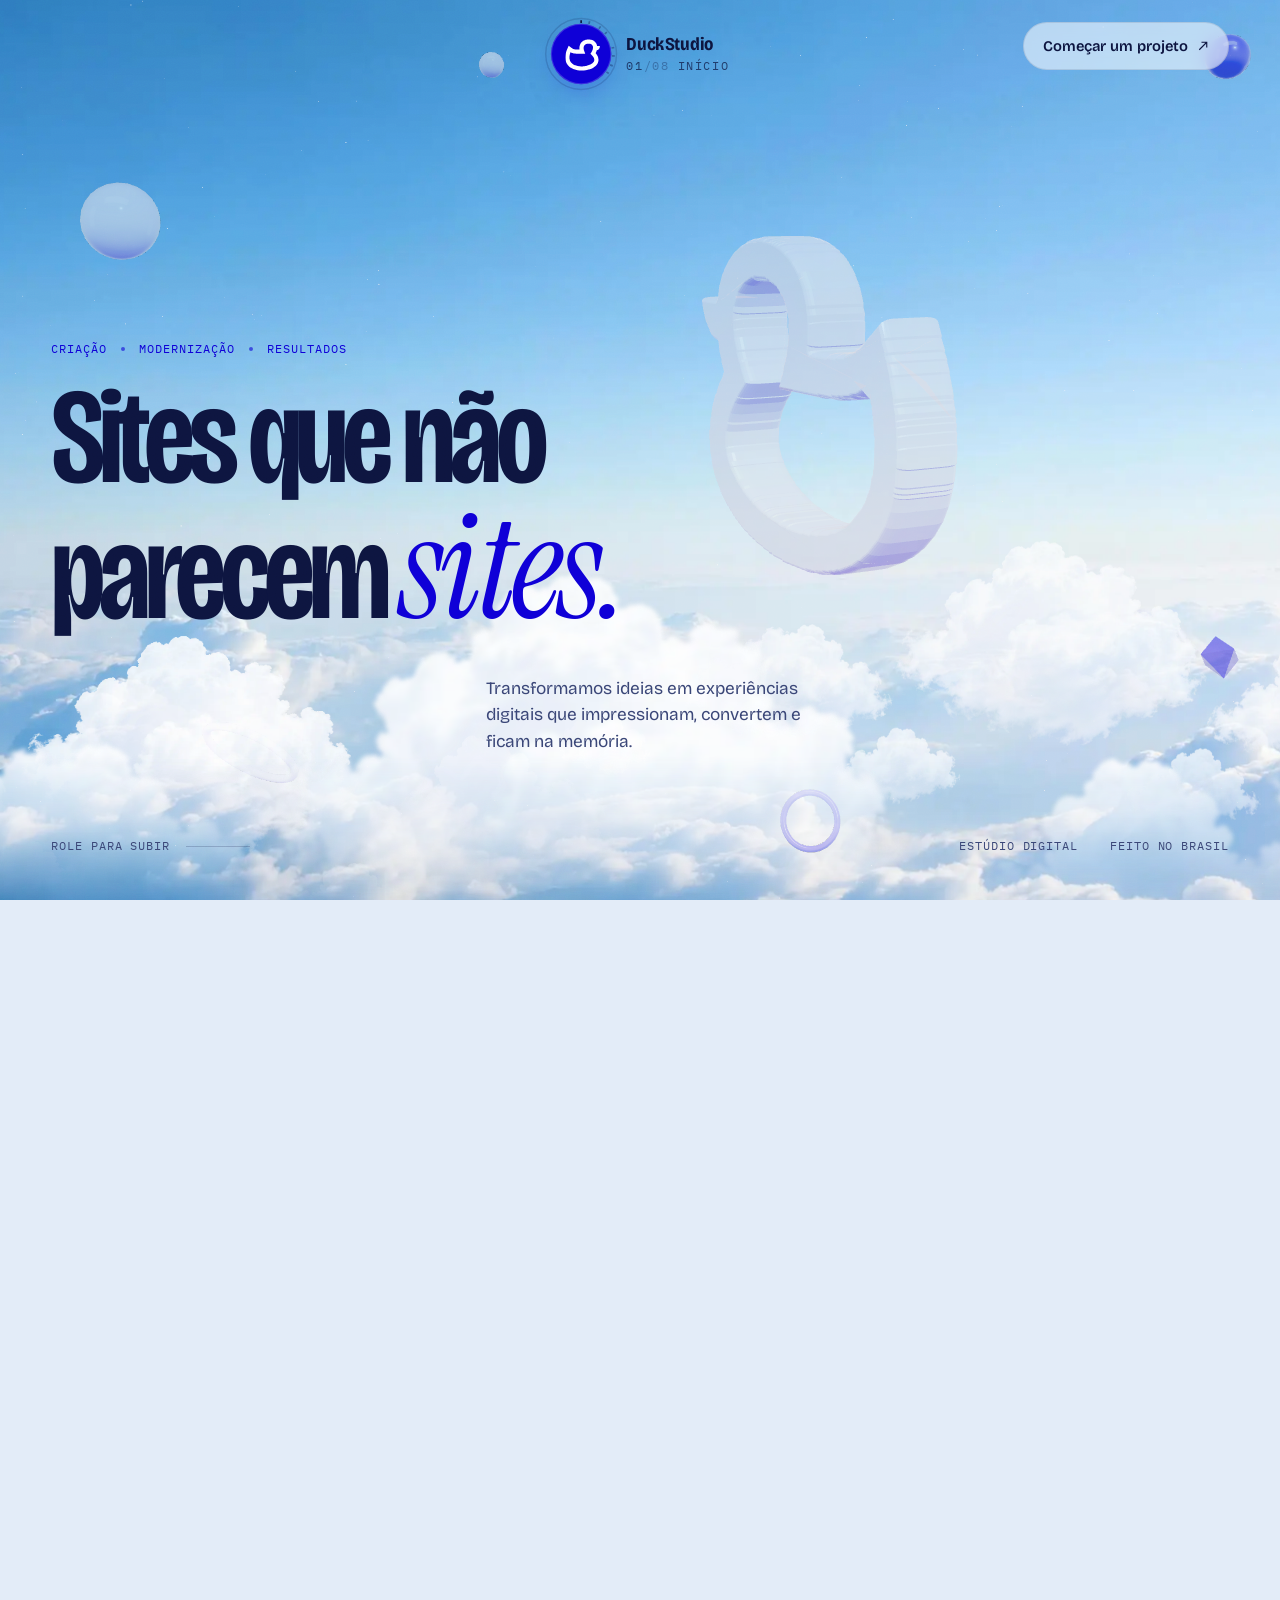
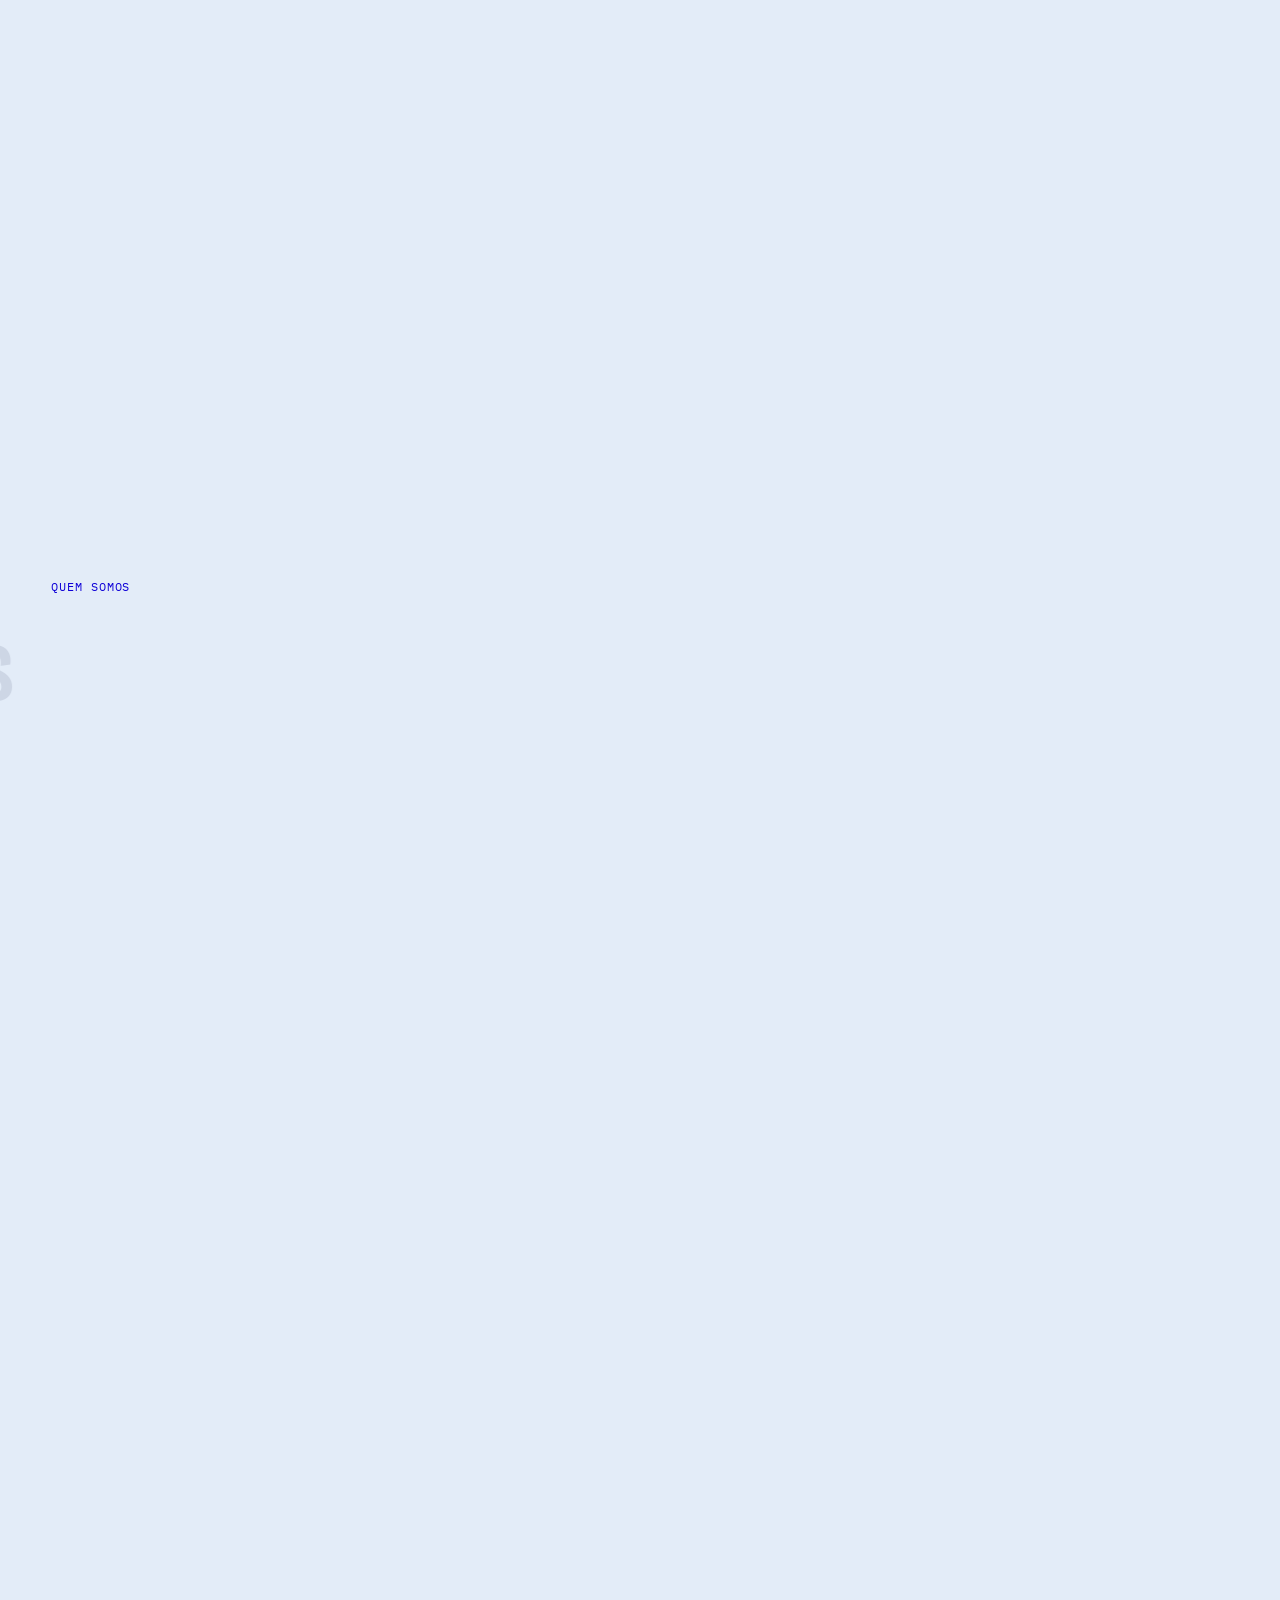
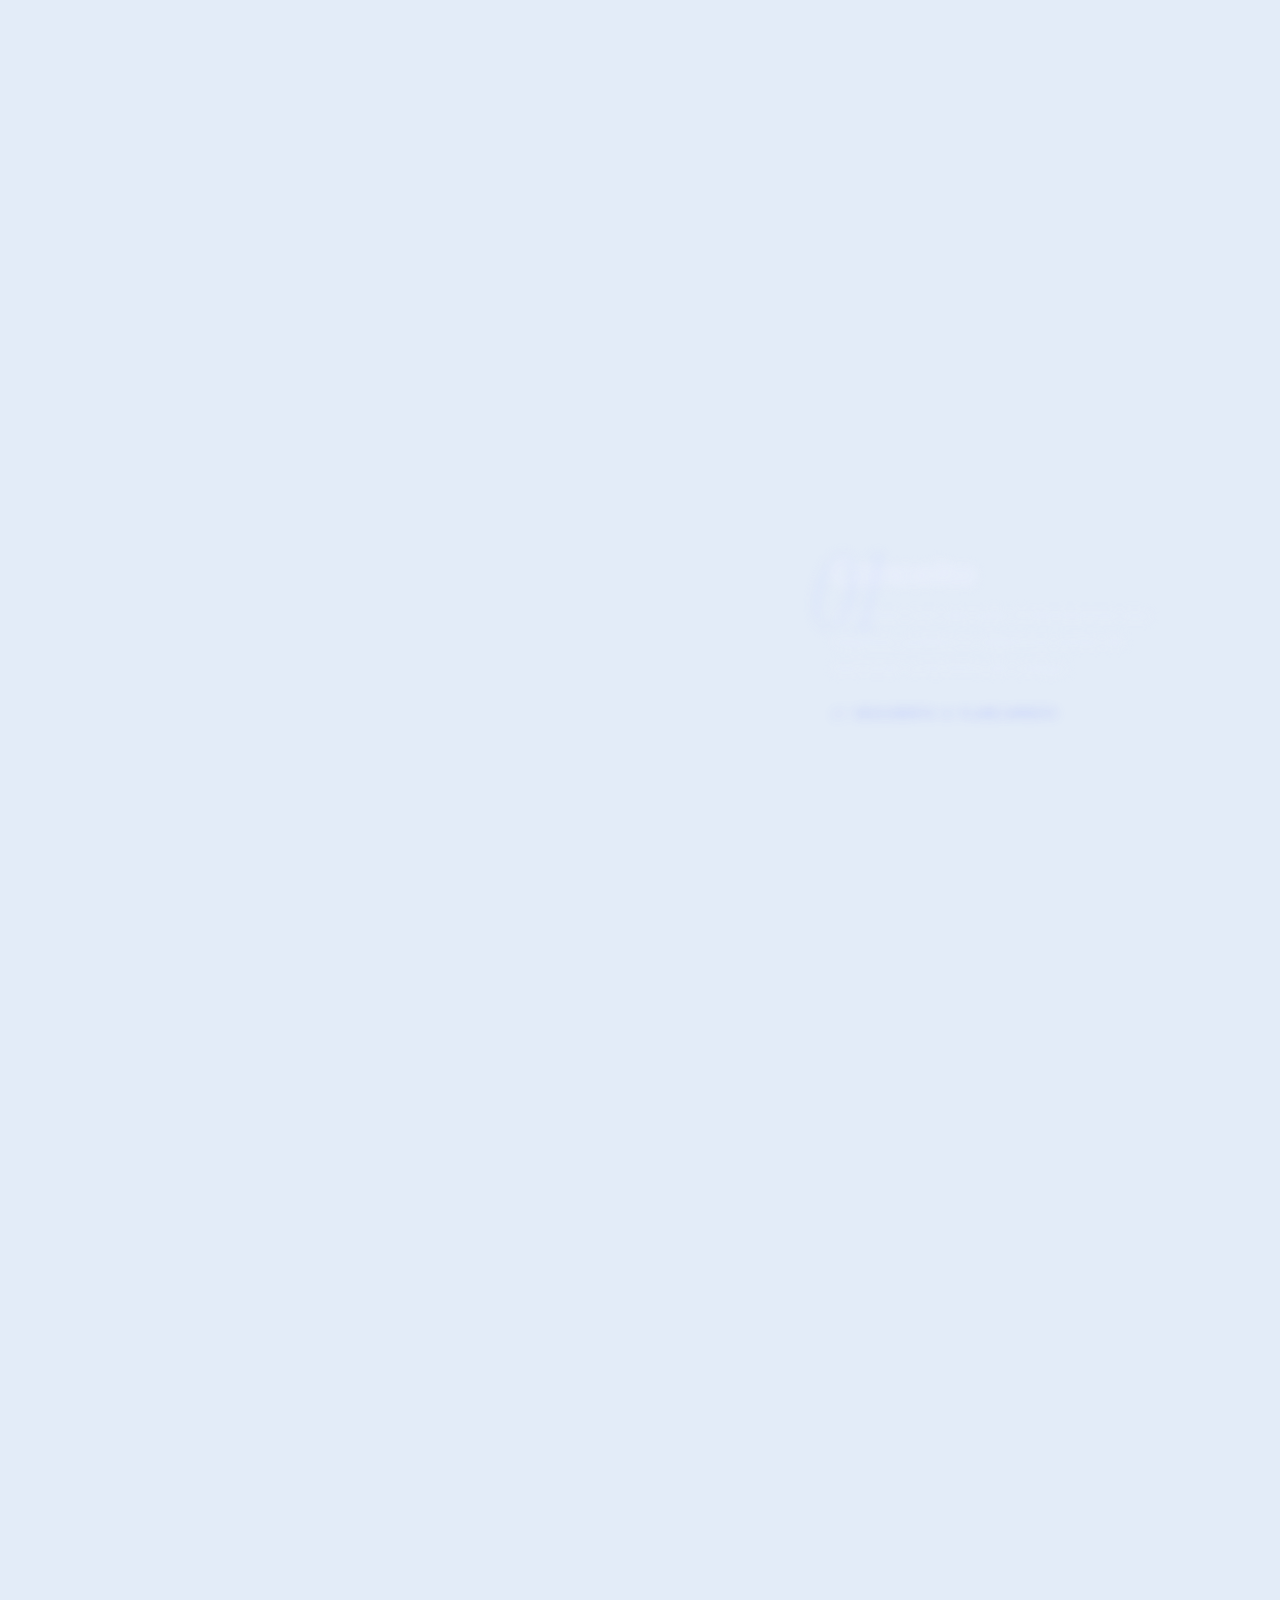
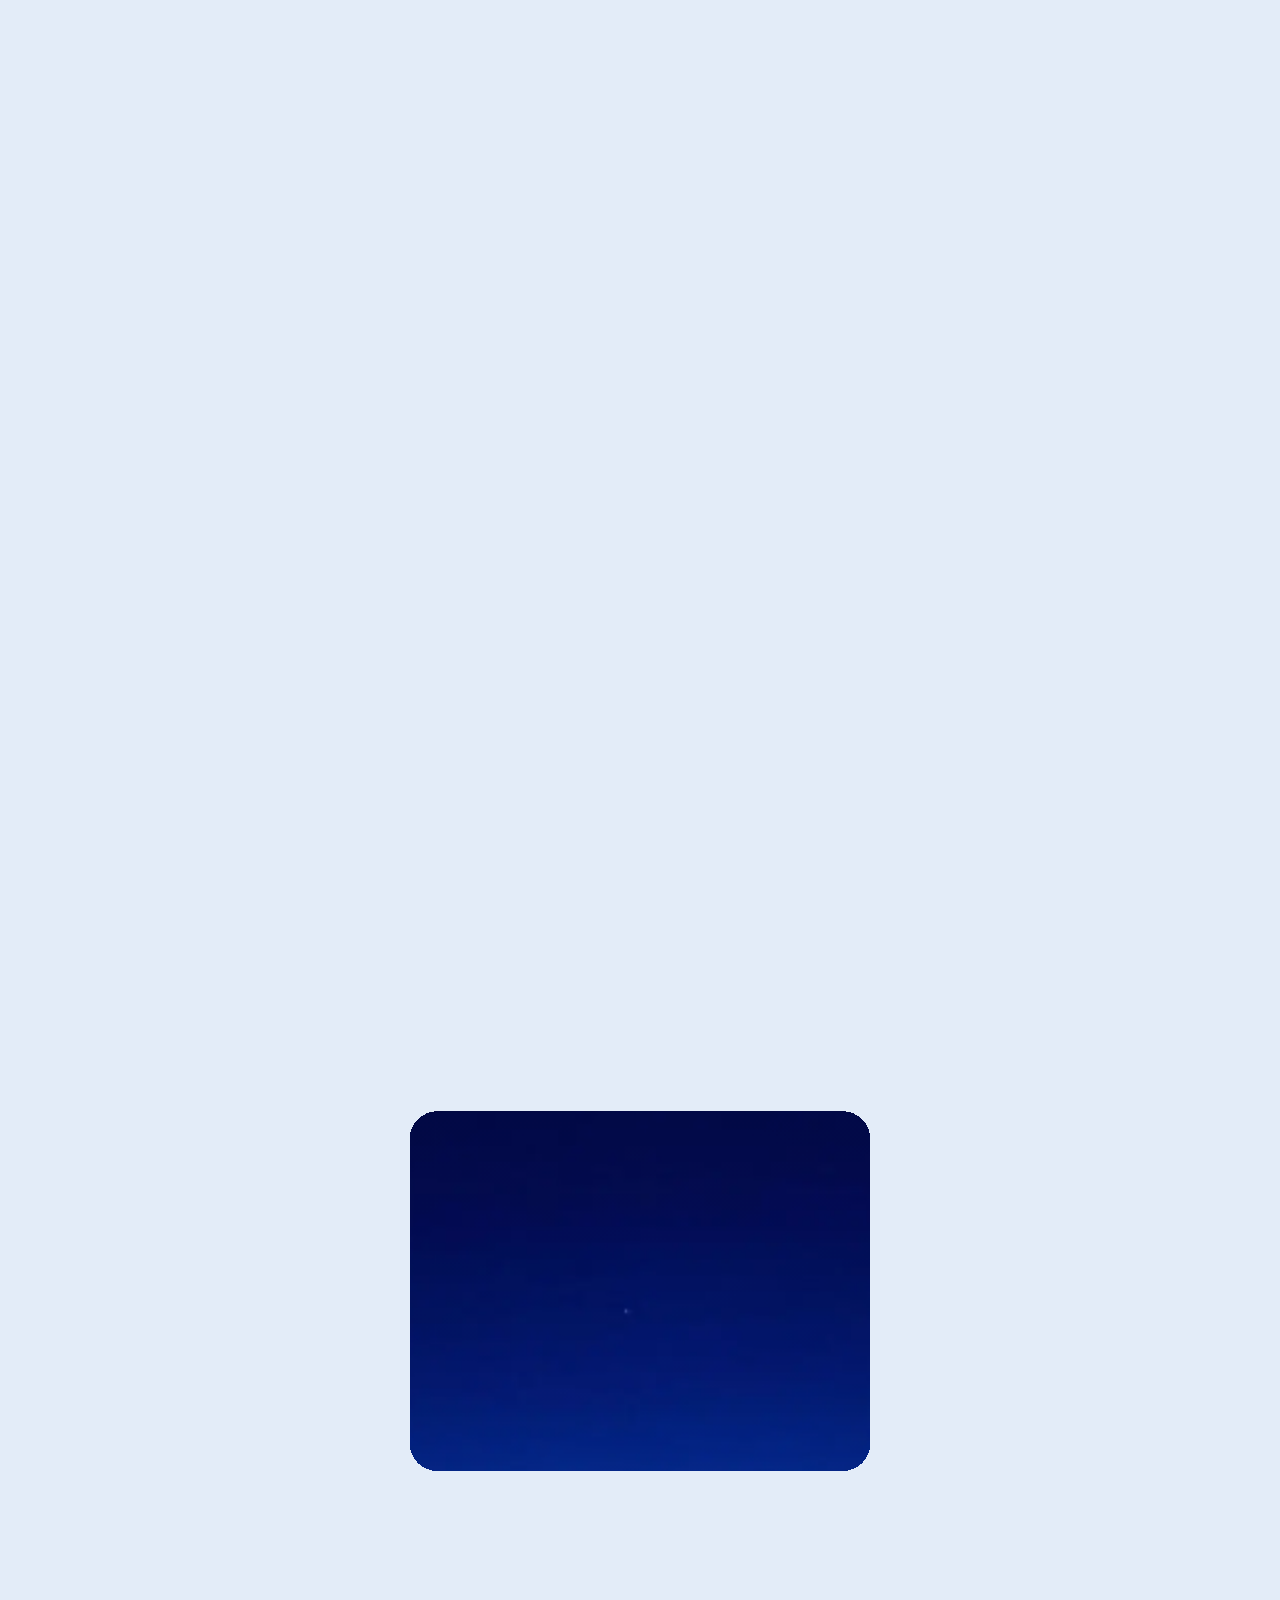
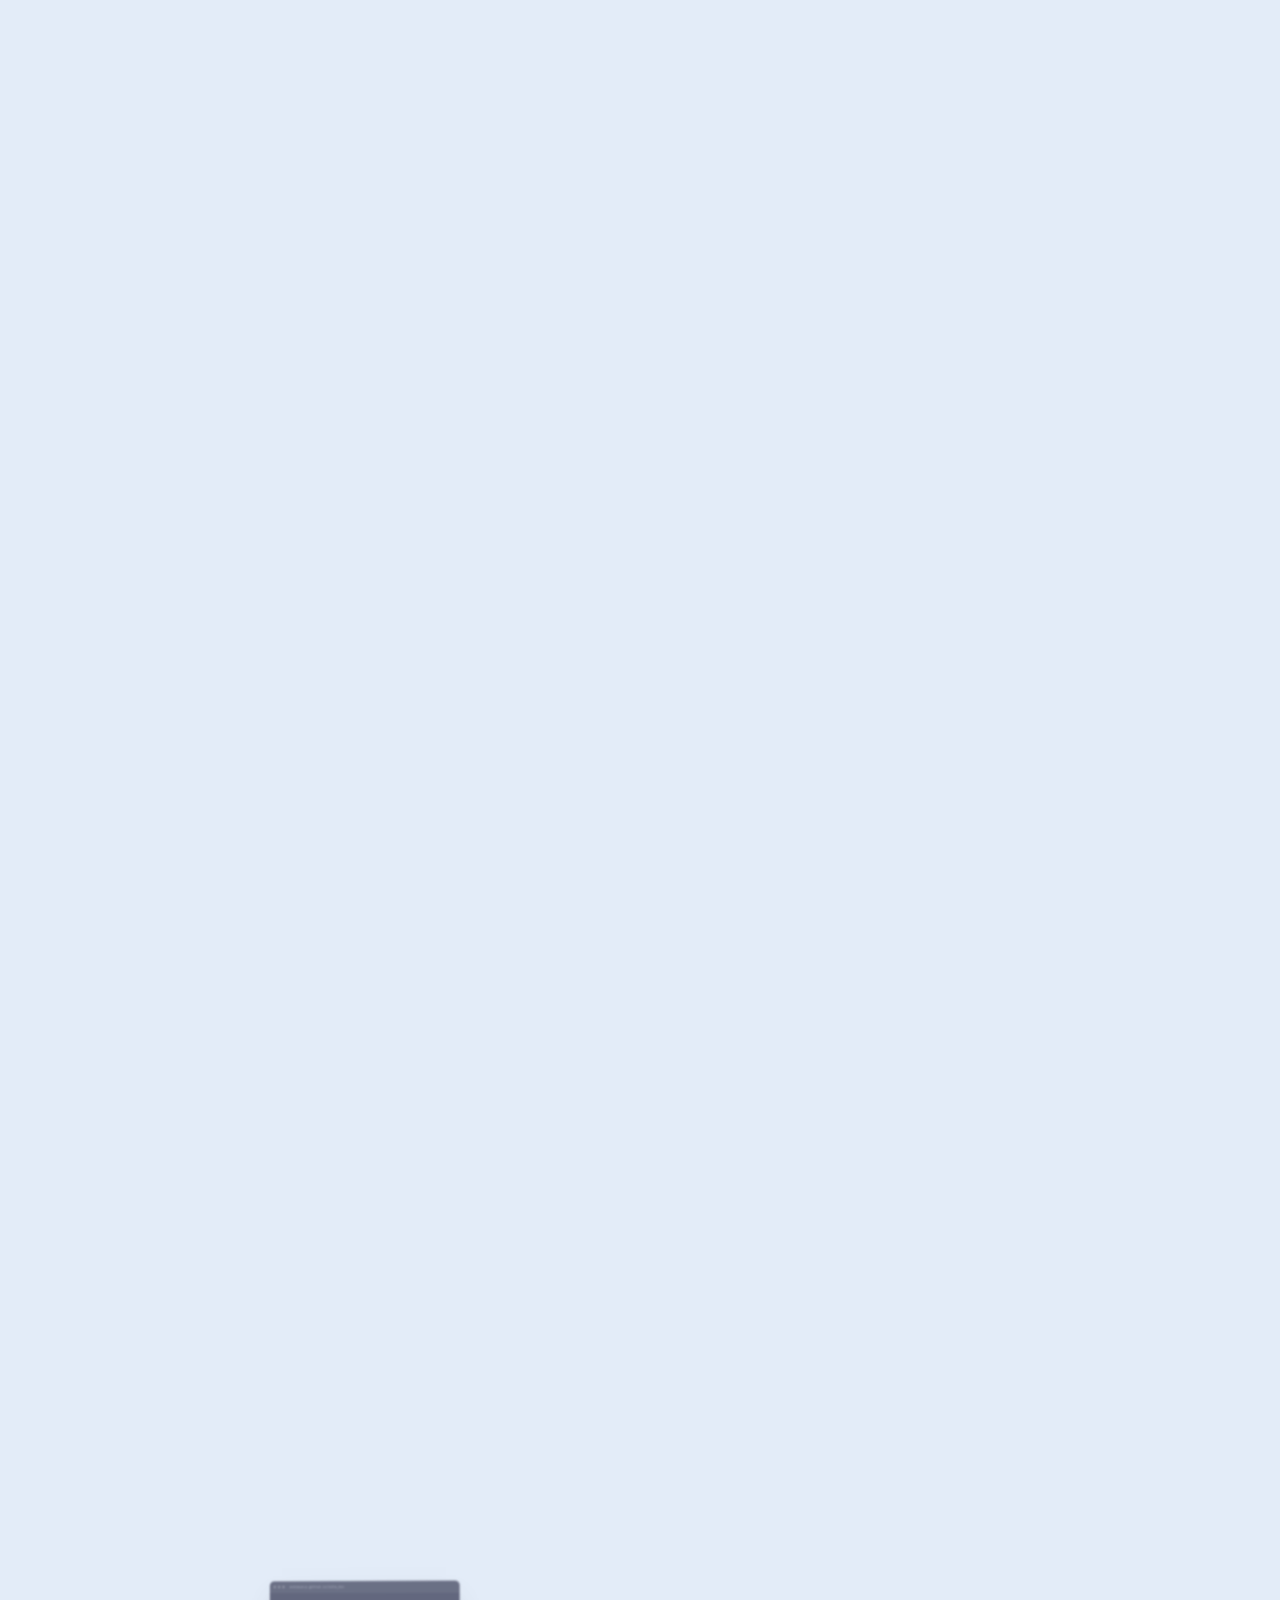
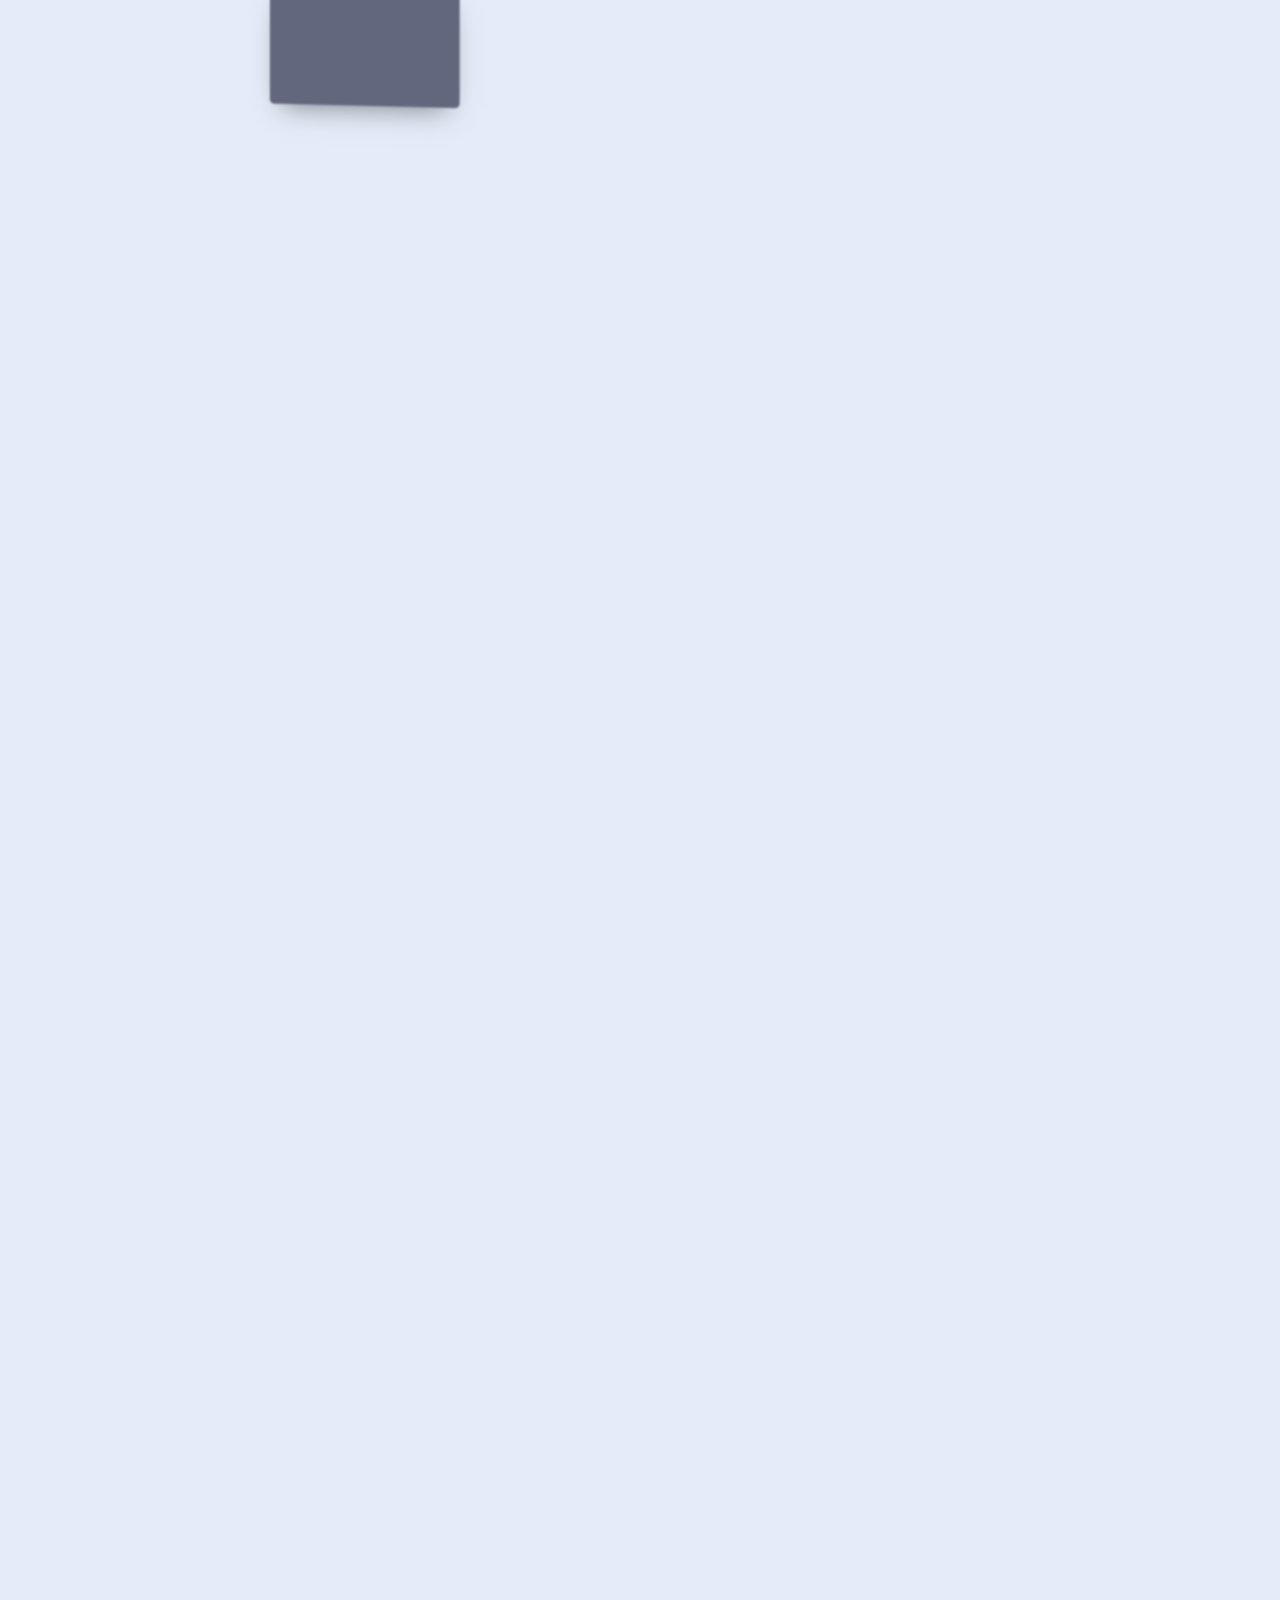
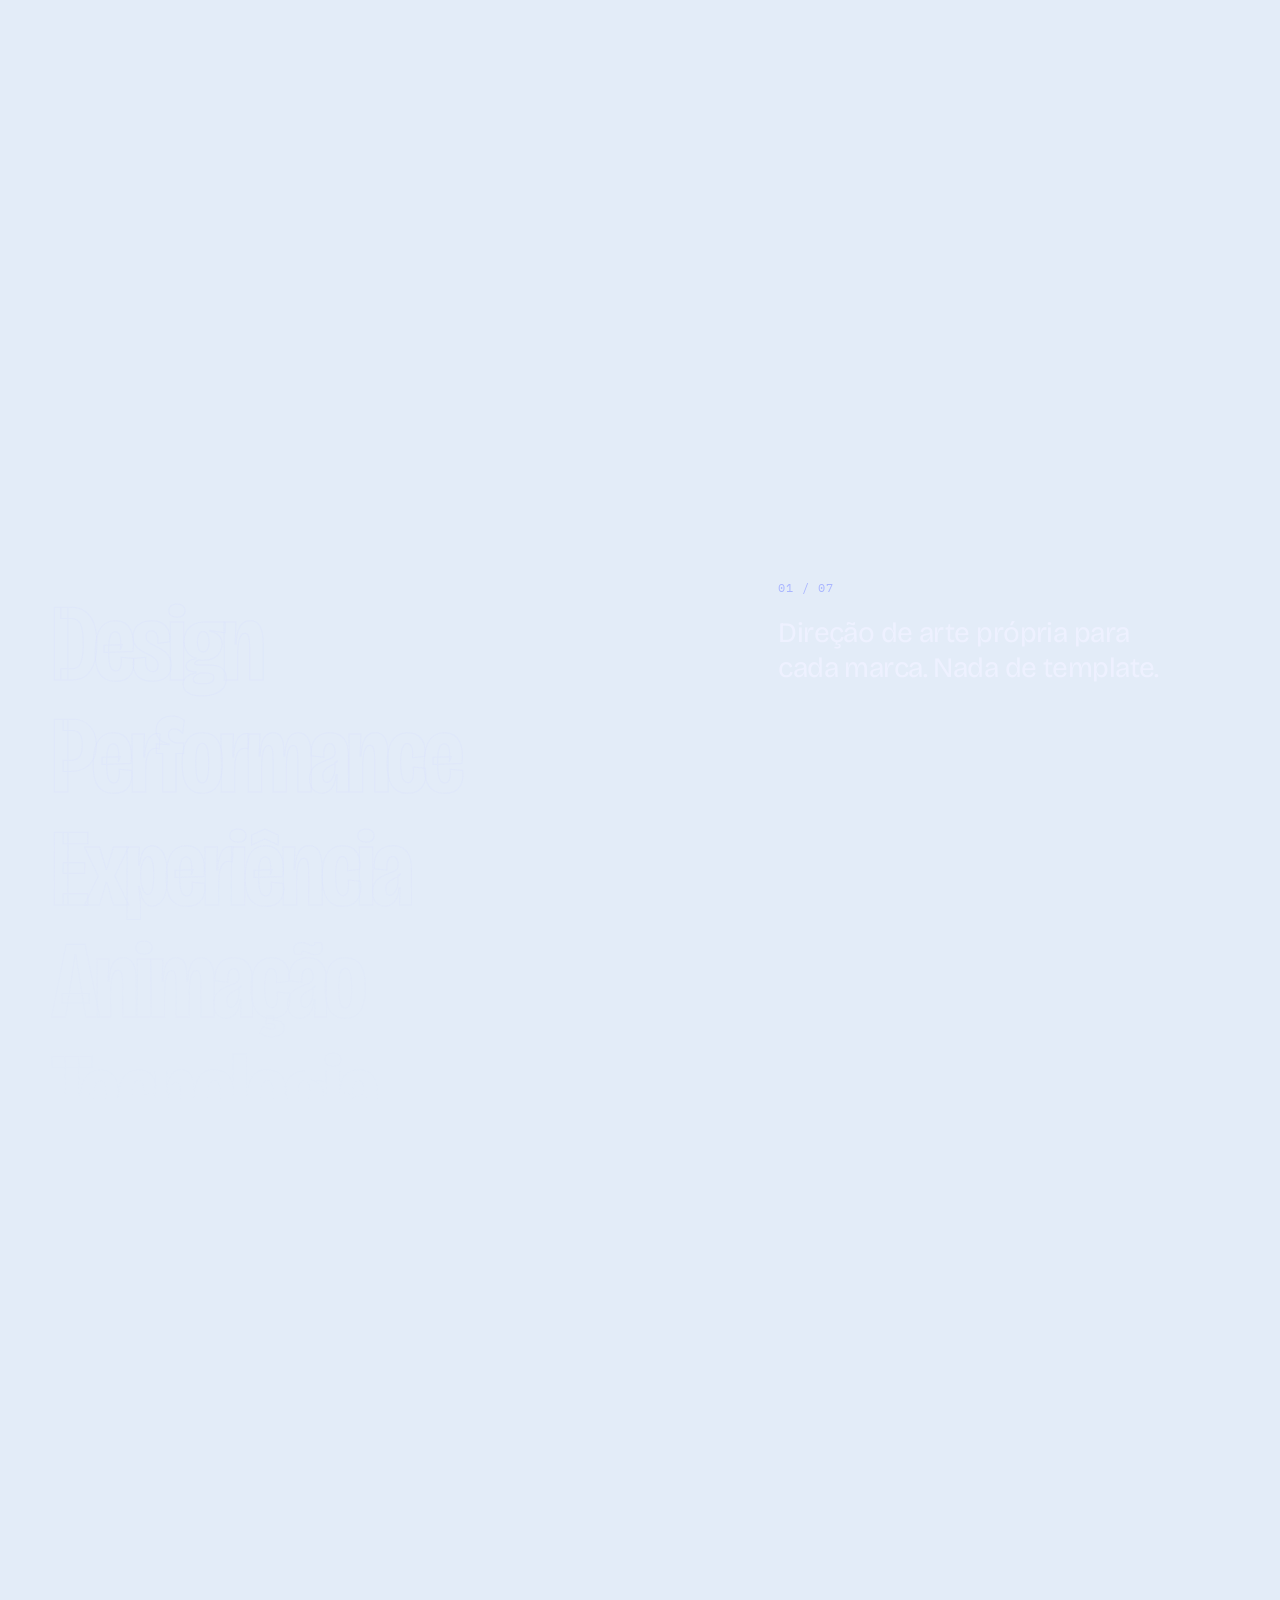
==== commit 5d12abff: "mudança na transição de seções e backgraund dos serviços" ====
--- a/index.html
+++ b/index.html
@@ -207,7 +207,53 @@
     </div>
 
     <div class="work__stage">
-      <article class="project" data-project="1" style="--tone:#7fd3ff">
+      <article class="project" data-project="1" style="--tone:#ff5347">
+        <div class="project__atmos" style="background-image:url(assets/img/p-doze.webp)" aria-hidden="true"></div>
+        <div class="project__visual">
+          <figure class="frame frame--main">
+            <div class="frame__bar" aria-hidden="true"><i></i><i></i><i></i><span class="mono">endreusvp.github.io/site_box</span></div>
+            <picture>
+              <source media="(max-width: 767px)" srcset="assets/img/shots/doze-m1.webp" width="600" height="1298">
+              <img src="assets/img/shots/doze-d1.webp" alt="Página inicial do site DOZE — Clube de Combate" loading="lazy" decoding="async" width="1440" height="900">
+            </picture>
+          </figure>
+          <figure class="frame frame--back" aria-hidden="true"><img src="assets/img/shots/doze-d2.webp" alt="" loading="lazy" decoding="async" width="1440" height="900"></figure>
+        </div>
+        <div class="project__info">
+          <p class="project__idx mono">01 / 03</p>
+          <h3 class="project__name">DOZE</h3>
+          <p class="project__sub">Clube de Combate</p>
+          <p class="project__cat mono">Esporte · Academia de boxe</p>
+          <p class="project__desc">“Doze rounds. Nenhuma desculpa.” Um site cru e industrial para um clube de combate, com metodologia em quatro estágios e planos Jab, Cruzado e Nocaute.</p>
+          <ul class="project__tags mono"><li>Landing page</li><li>Planos</li><li>Motion</li></ul>
+          <a class="btn btn--ghost" href="https://endreusvp.github.io/site_box/" target="_blank" rel="noopener">Visitar experiência <span aria-hidden="true">↗</span></a>
+        </div>
+      </article>
+
+      <article class="project" data-project="2" style="--tone:#ffb04a">
+        <div class="project__atmos" style="background-image:url(assets/img/p-atoba.webp)" aria-hidden="true"></div>
+        <div class="project__visual">
+          <figure class="frame frame--main">
+            <div class="frame__bar" aria-hidden="true"><i></i><i></i><i></i><span class="mono">endreusvp.github.io/atobav2</span></div>
+            <picture>
+              <source media="(max-width: 767px)" srcset="assets/img/shots/atoba-m1.webp" width="600" height="1298">
+              <img src="assets/img/shots/atoba-d1.webp" alt="Página inicial do site Atobá Construções e Serviços" loading="lazy" decoding="async" width="1440" height="900">
+            </picture>
+          </figure>
+          <figure class="frame frame--back" aria-hidden="true"><img src="assets/img/shots/atoba-d2.webp" alt="" loading="lazy" decoding="async" width="1440" height="900"></figure>
+        </div>
+        <div class="project__info">
+          <p class="project__idx mono">02 / 03</p>
+          <h3 class="project__name">ATOBÁ</h3>
+          <p class="project__sub">Construções e Serviços</p>
+          <p class="project__cat mono">Construção civil · Institucional</p>
+          <p class="project__desc">“Erguendo o futuro com solidez e precisão.” Portfólio de obras, processo em cinco etapas e serviços que vão de pisos e estruturas metálicas a reformas corporativas.</p>
+          <ul class="project__tags mono"><li>Institucional</li><li>Portfólio</li><li>SEO</li></ul>
+          <a class="btn btn--ghost" href="https://endreusvp.github.io/atobav2/" target="_blank" rel="noopener">Visitar experiência <span aria-hidden="true">↗</span></a>
+        </div>
+      </article>
+
+      <article class="project" data-project="3" style="--tone:#7fd3ff">
         <div class="project__atmos" style="background-image:url(assets/img/p-frigus.webp)" aria-hidden="true"></div>
         <div class="project__visual">
           <figure class="frame frame--main">
@@ -220,59 +266,13 @@
           <figure class="frame frame--back" aria-hidden="true"><img src="assets/img/shots/frigus-d2.webp" alt="" loading="lazy" decoding="async" width="1440" height="900"></figure>
         </div>
         <div class="project__info">
-          <p class="project__idx mono">01 / 03</p>
+          <p class="project__idx mono">03 / 03</p>
           <h3 class="project__name">FRIGUS</h3>
           <p class="project__sub">Engenharia do Frio</p>
           <p class="project__cat mono">Refrigeração &amp; climatização · Site institucional</p>
           <p class="project__desc">Uma presença digital fria e precisa como o serviço: vídeo em destaque, leituras técnicas como linguagem visual e uma narrativa sobre controle do frio desde 2009.</p>
           <ul class="project__tags mono"><li>Vídeo</li><li>Dados técnicos</li><li>Responsivo</li></ul>
           <a class="btn btn--ghost" href="https://endreusvp.github.io/refrigeracao/" target="_blank" rel="noopener">Visitar experiência <span aria-hidden="true">↗</span></a>
-        </div>
-      </article>
-
-      <article class="project" data-project="2" style="--tone:#ffb27a">
-        <div class="project__atmos" style="background-image:url(assets/img/p-doze.webp)" aria-hidden="true"></div>
-        <div class="project__visual">
-          <figure class="frame frame--main">
-            <div class="frame__bar" aria-hidden="true"><i></i><i></i><i></i><span class="mono">endreusvp.github.io/site_box</span></div>
-            <picture>
-              <source media="(max-width: 767px)" srcset="assets/img/shots/doze-m1.webp" width="600" height="1298">
-              <img src="assets/img/shots/doze-d1.webp" alt="Página inicial do site DOZE — Clube de Combate" loading="lazy" decoding="async" width="1440" height="900">
-            </picture>
-          </figure>
-          <figure class="frame frame--back" aria-hidden="true"><img src="assets/img/shots/doze-d2.webp" alt="" loading="lazy" decoding="async" width="1440" height="900"></figure>
-        </div>
-        <div class="project__info">
-          <p class="project__idx mono">02 / 03</p>
-          <h3 class="project__name">DOZE</h3>
-          <p class="project__sub">Clube de Combate</p>
-          <p class="project__cat mono">Esporte · Academia de boxe</p>
-          <p class="project__desc">“Doze rounds. Nenhuma desculpa.” Um site cru e industrial para um clube de combate, com metodologia em quatro estágios e planos Jab, Cruzado e Nocaute.</p>
-          <ul class="project__tags mono"><li>Landing page</li><li>Planos</li><li>Motion</li></ul>
-          <a class="btn btn--ghost" href="https://endreusvp.github.io/site_box/" target="_blank" rel="noopener">Visitar experiência <span aria-hidden="true">↗</span></a>
-        </div>
-      </article>
-
-      <article class="project" data-project="3" style="--tone:#c9d6ff">
-        <div class="project__atmos" style="background-image:url(assets/img/p-atoba.webp)" aria-hidden="true"></div>
-        <div class="project__visual">
-          <figure class="frame frame--main">
-            <div class="frame__bar" aria-hidden="true"><i></i><i></i><i></i><span class="mono">endreusvp.github.io/atobav2</span></div>
-            <picture>
-              <source media="(max-width: 767px)" srcset="assets/img/shots/atoba-m1.webp" width="600" height="1298">
-              <img src="assets/img/shots/atoba-d1.webp" alt="Página inicial do site Atobá Construções e Serviços" loading="lazy" decoding="async" width="1440" height="900">
-            </picture>
-          </figure>
-          <figure class="frame frame--back" aria-hidden="true"><img src="assets/img/shots/atoba-d2.webp" alt="" loading="lazy" decoding="async" width="1440" height="900"></figure>
-        </div>
-        <div class="project__info">
-          <p class="project__idx mono">03 / 03</p>
-          <h3 class="project__name">ATOBÁ</h3>
-          <p class="project__sub">Construções e Serviços</p>
-          <p class="project__cat mono">Construção civil · Institucional</p>
-          <p class="project__desc">“Erguendo o futuro com solidez e precisão.” Portfólio de obras, processo em cinco etapas e serviços que vão de pisos e estruturas metálicas a reformas corporativas.</p>
-          <ul class="project__tags mono"><li>Institucional</li><li>Portfólio</li><li>SEO</li></ul>
-          <a class="btn btn--ghost" href="https://endreusvp.github.io/atobav2/" target="_blank" rel="noopener">Visitar experiência <span aria-hidden="true">↗</span></a>
         </div>
       </article>
     </div>
--- a/assets/css/style.css
+++ b/assets/css/style.css
@@ -73,6 +73,50 @@
 }
 
 main { position: relative; z-index: 2; }
+
+/* ---------- costura entre as seções ----------
+   As camadas de fundo locais (janela do portfólio, atmosfera dos projetos,
+   amanhecer do CTA) cobriam exatamente a altura da própria seção e por isso
+   terminavam em linha reta contra o céu fixo. O mask vertical dissolve essas
+   bordas: mesmas cores, mesmas imagens, sem corte.
+   --seam: quanto da altura a rampa consome em cada ponta.
+   --edge: a rampa precisa chegar a zero ANTES da borda da camada, porque as
+           imagens sangram para fora da seção (inset negativo) e o recorte da
+           seção cortaria a rampa ainda opaca — devolvendo o fio. */
+.work__window-img,
+.project__atmos,
+.project::after,
+.cta__dawn,
+.tech__beam {
+  --seam: 15%;
+  --edge: 6%;
+  --seam-fade: linear-gradient(to bottom,
+      rgba(0, 0, 0, 0) var(--edge),
+      rgba(0, 0, 0, .22) calc(var(--edge) + (var(--seam) - var(--edge)) * .36),
+      rgba(0, 0, 0, .68) calc(var(--edge) + (var(--seam) - var(--edge)) * .7),
+      #000 var(--seam),
+      #000 calc(100% - var(--seam)),
+      rgba(0, 0, 0, .68) calc(100% - var(--edge) - (var(--seam) - var(--edge)) * .7),
+      rgba(0, 0, 0, .22) calc(100% - var(--edge) - (var(--seam) - var(--edge)) * .36),
+      rgba(0, 0, 0, 0) calc(100% - var(--edge)));
+  -webkit-mask-image: var(--seam-fade);
+          mask-image: var(--seam-fade);
+}
+/* cada camada dissolve na medida do contraste que precisa vencer */
+.work__window-img { --seam: 22%; }  /* estratosfera clara → céu escuro */
+.cta__dawn        { --seam: 26%; }  /* amanhecer → o mesmo céu, outro corte */
+.project__atmos   { --seam: 14%; }  /* atmosfera do projeto → espaço */
+.project::after   { --seam: 14%; }  /* banho de cor do projeto → espaço */
+.tech__beam       { --seam: 20%; }  /* o facho nasce a 30% da seção: sem isso o
+                                        overflow da seção corta o brilho */
+
+/* nuvens do hero: só a base precisa dissolver (o topo já é o próprio céu) */
+.hero__clouds {
+  --hero-fade: linear-gradient(to bottom, #000 84%, rgba(0, 0, 0, .55) 93%, rgba(0, 0, 0, 0) 100%);
+  -webkit-mask-image: var(--hero-fade);
+          mask-image: var(--hero-fade);
+}
+
 .s { position: relative; padding-inline: var(--gutter); }
 [data-theme="dark"] { color: #eef1ff; }
 
@@ -250,6 +294,21 @@
 .project { position: absolute; inset: 0; display: grid; grid-template-columns: 1.35fr 1fr; align-items: center; gap: clamp(2rem, 5vw, 6rem); padding: 100px var(--gutter) 60px; }
 .project__atmos { position: absolute; inset: 0; background-size: cover; background-position: center; opacity: .5; }
 .project__atmos::after { content: ""; position: absolute; inset: 0; background: linear-gradient(90deg, rgba(5,6,42,.55), rgba(5,6,42,.85) 70%); }
+/* O fundo assume a cor do projeto: boxe vermelho, obra dourada, frio azul.
+   Fica em .project::after, e não dentro de .project__atmos, porque a atmosfera
+   é limitada a 50% de opacidade — de lá o banho não cobriria o azul do céu fixo.
+   z-index 0 o deixa acima da foto e abaixo do print e do texto.
+   A opacidade vem de --wash, animada junto com a atmosfera em main.js. */
+.project::after {
+  content: ""; position: absolute; inset: 0; z-index: 0; pointer-events: none;
+  opacity: var(--wash, 1);
+  background: linear-gradient(90deg, rgba(6,4,24,.66), rgba(6,4,24,.92) 72%);   /* reserva, se color-mix faltar */
+  background:
+    radial-gradient(ellipse 78% 68% at 30% 46%, color-mix(in oklab, var(--tone) 46%, transparent), transparent 72%),
+    linear-gradient(90deg,
+      color-mix(in oklab, var(--tone) 20%, rgba(6,4,24,.66)),
+      color-mix(in oklab, var(--tone) 7%, rgba(6,4,24,.92)) 72%);
+}
 .project__visual { position: relative; z-index: 1; aspect-ratio: 16 / 10; will-change: transform; }
 .frame { position: absolute; margin: 0; border-radius: 14px; overflow: hidden; background: #0b0d2c; box-shadow: 0 40px 80px -40px rgba(0,0,0,.8), 0 0 0 1px rgba(255,255,255,.1); }
 .frame img { width: 100%; height: auto; }
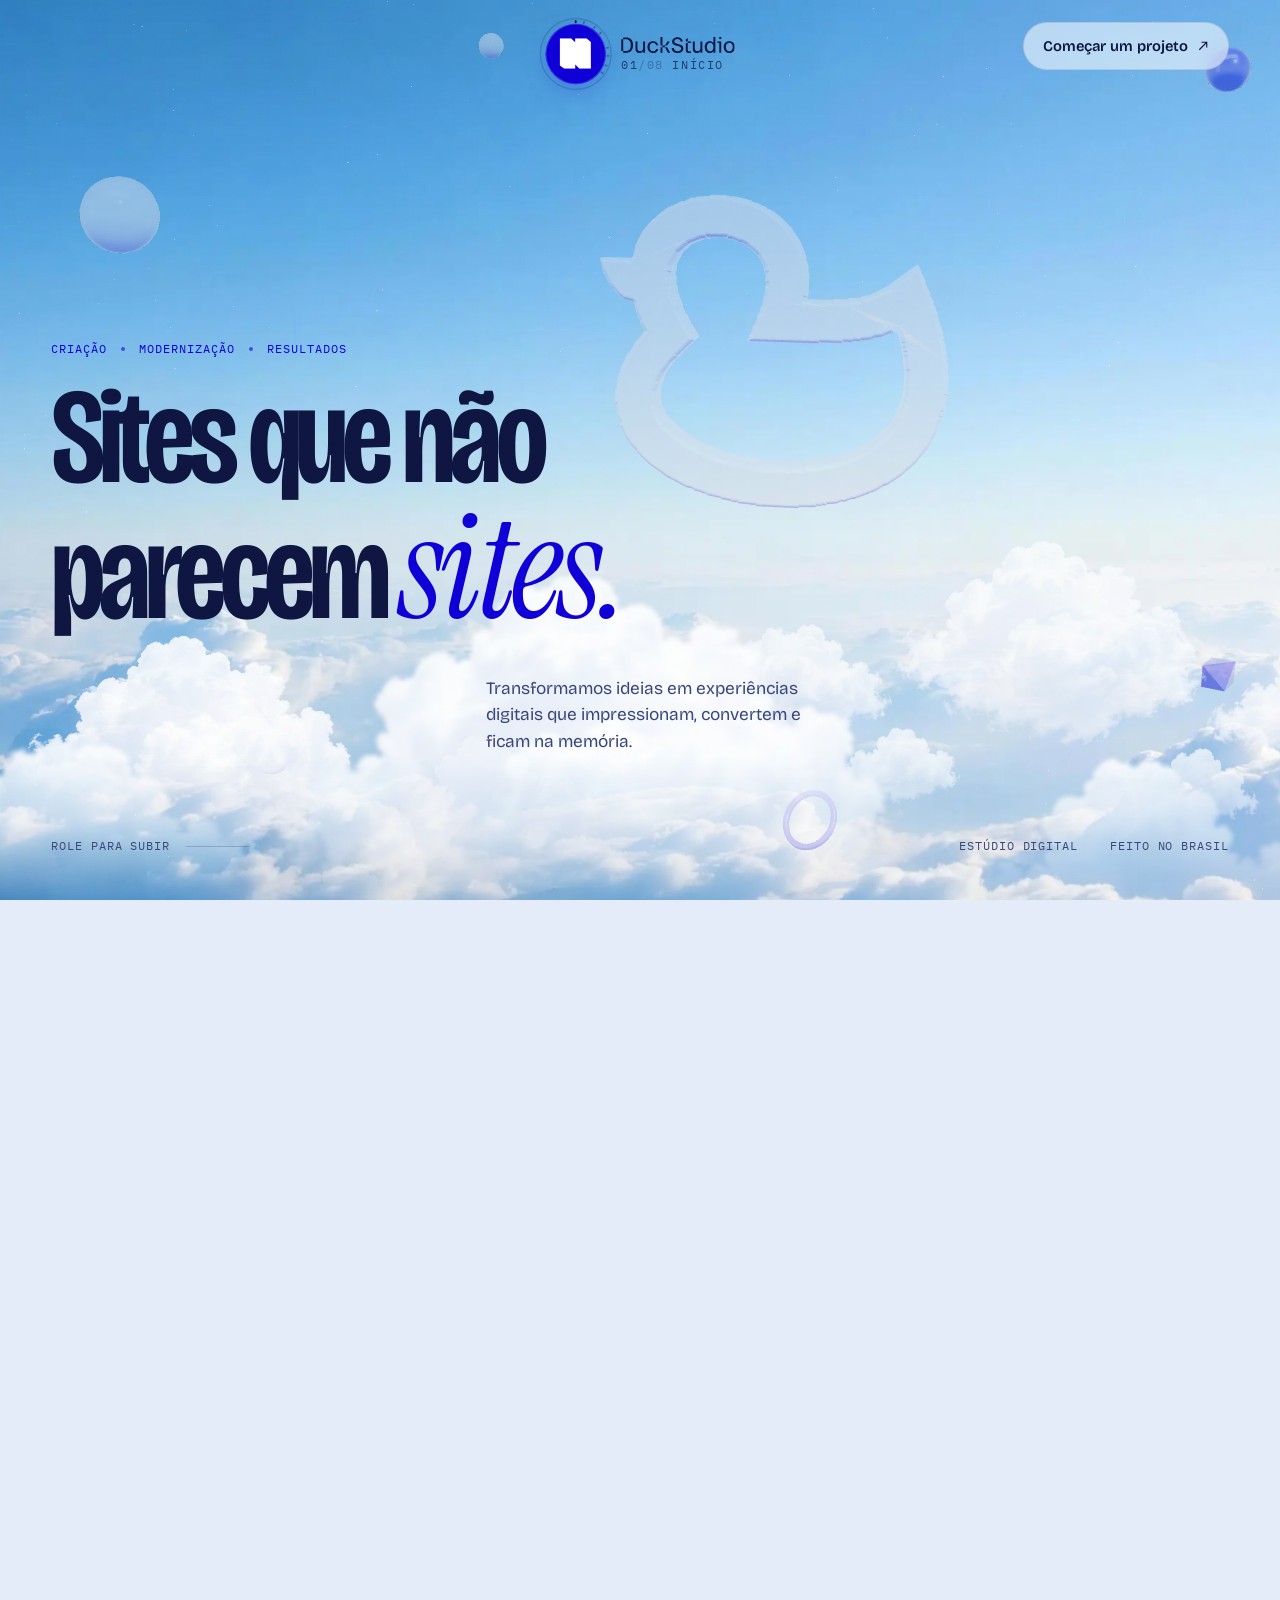
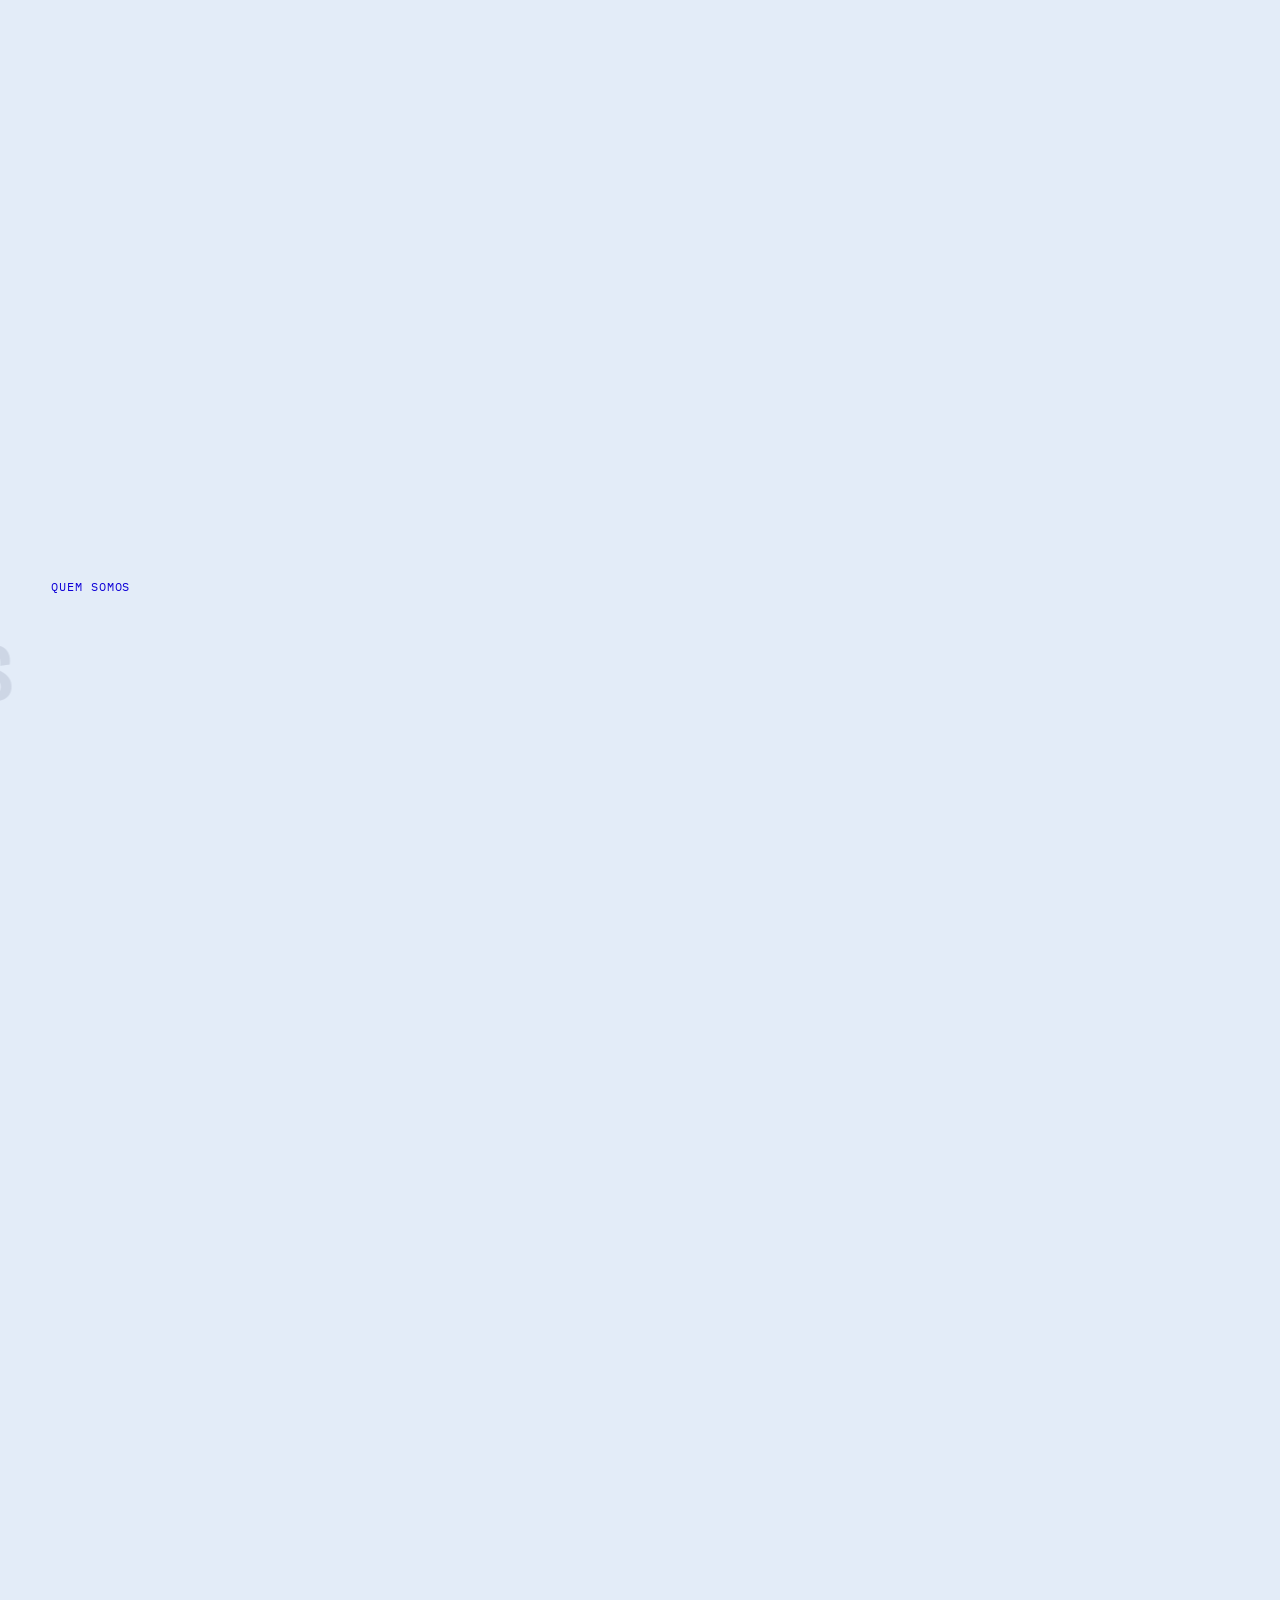
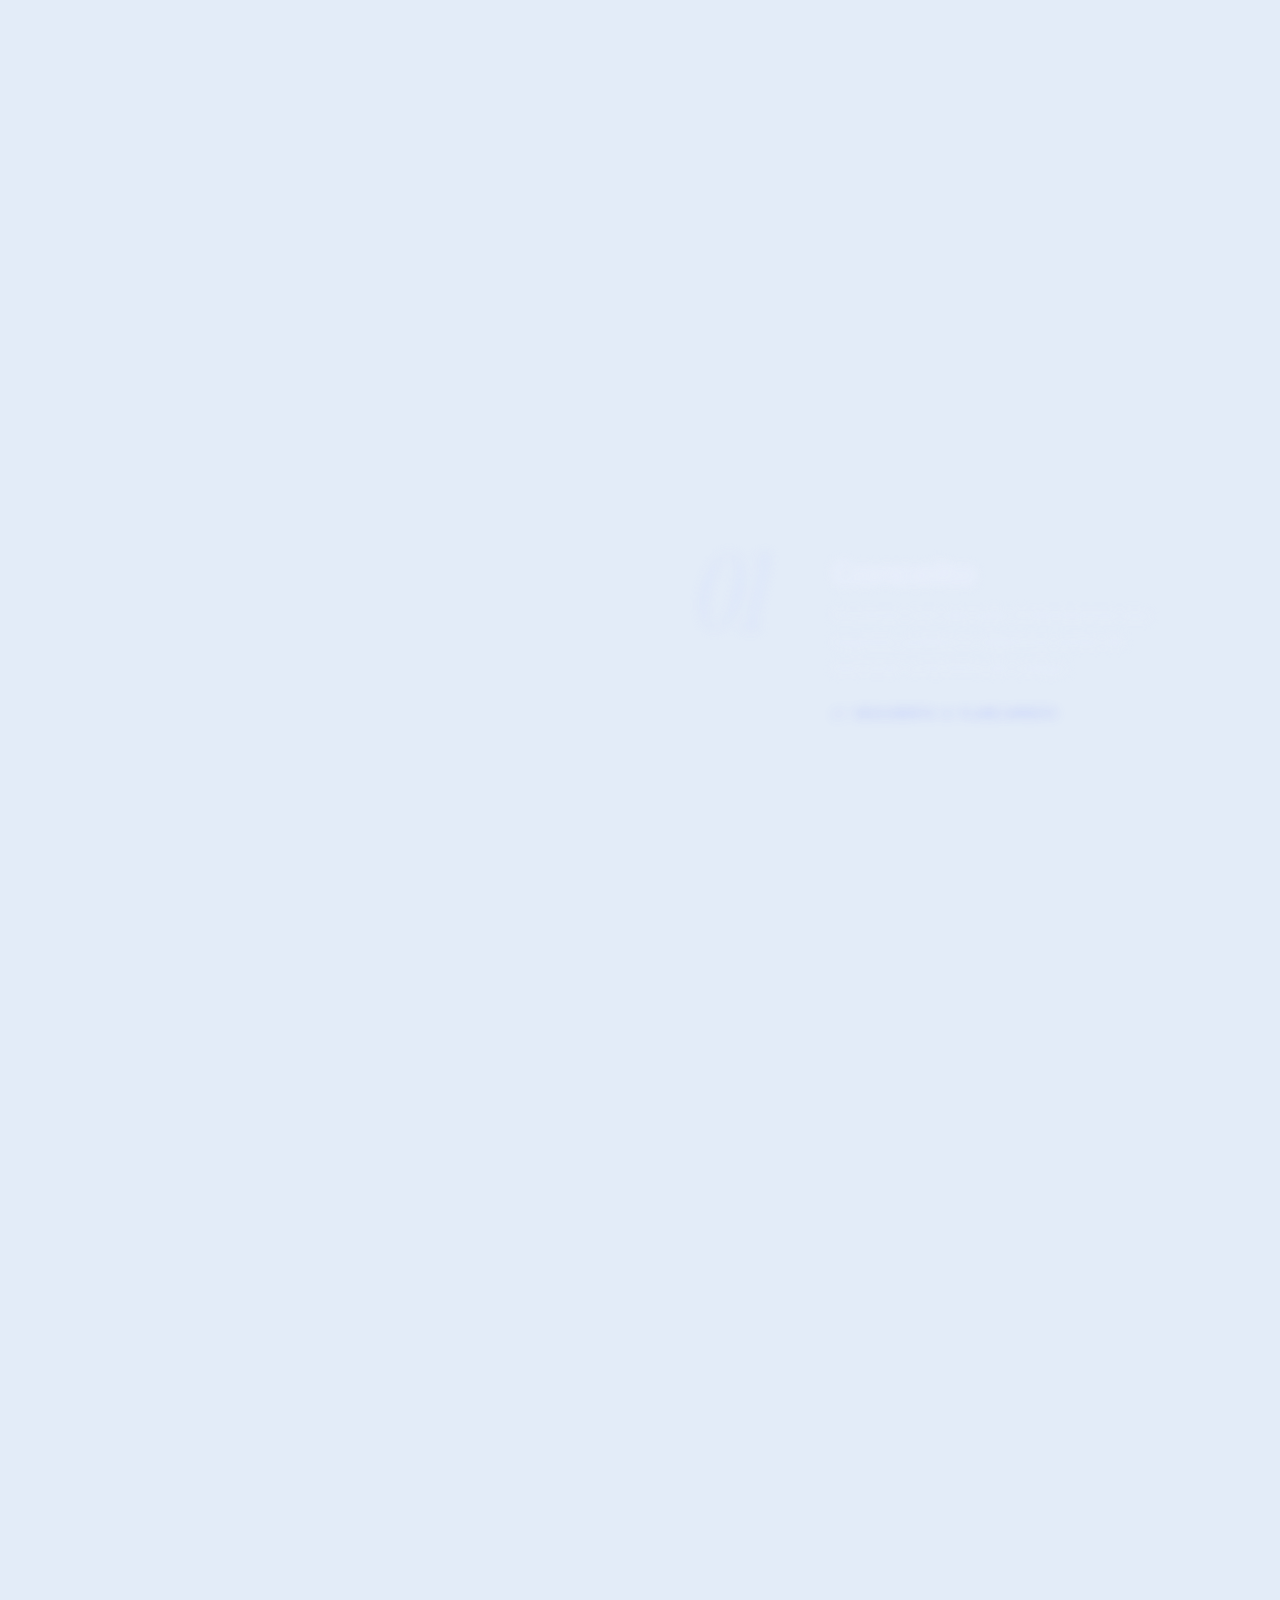
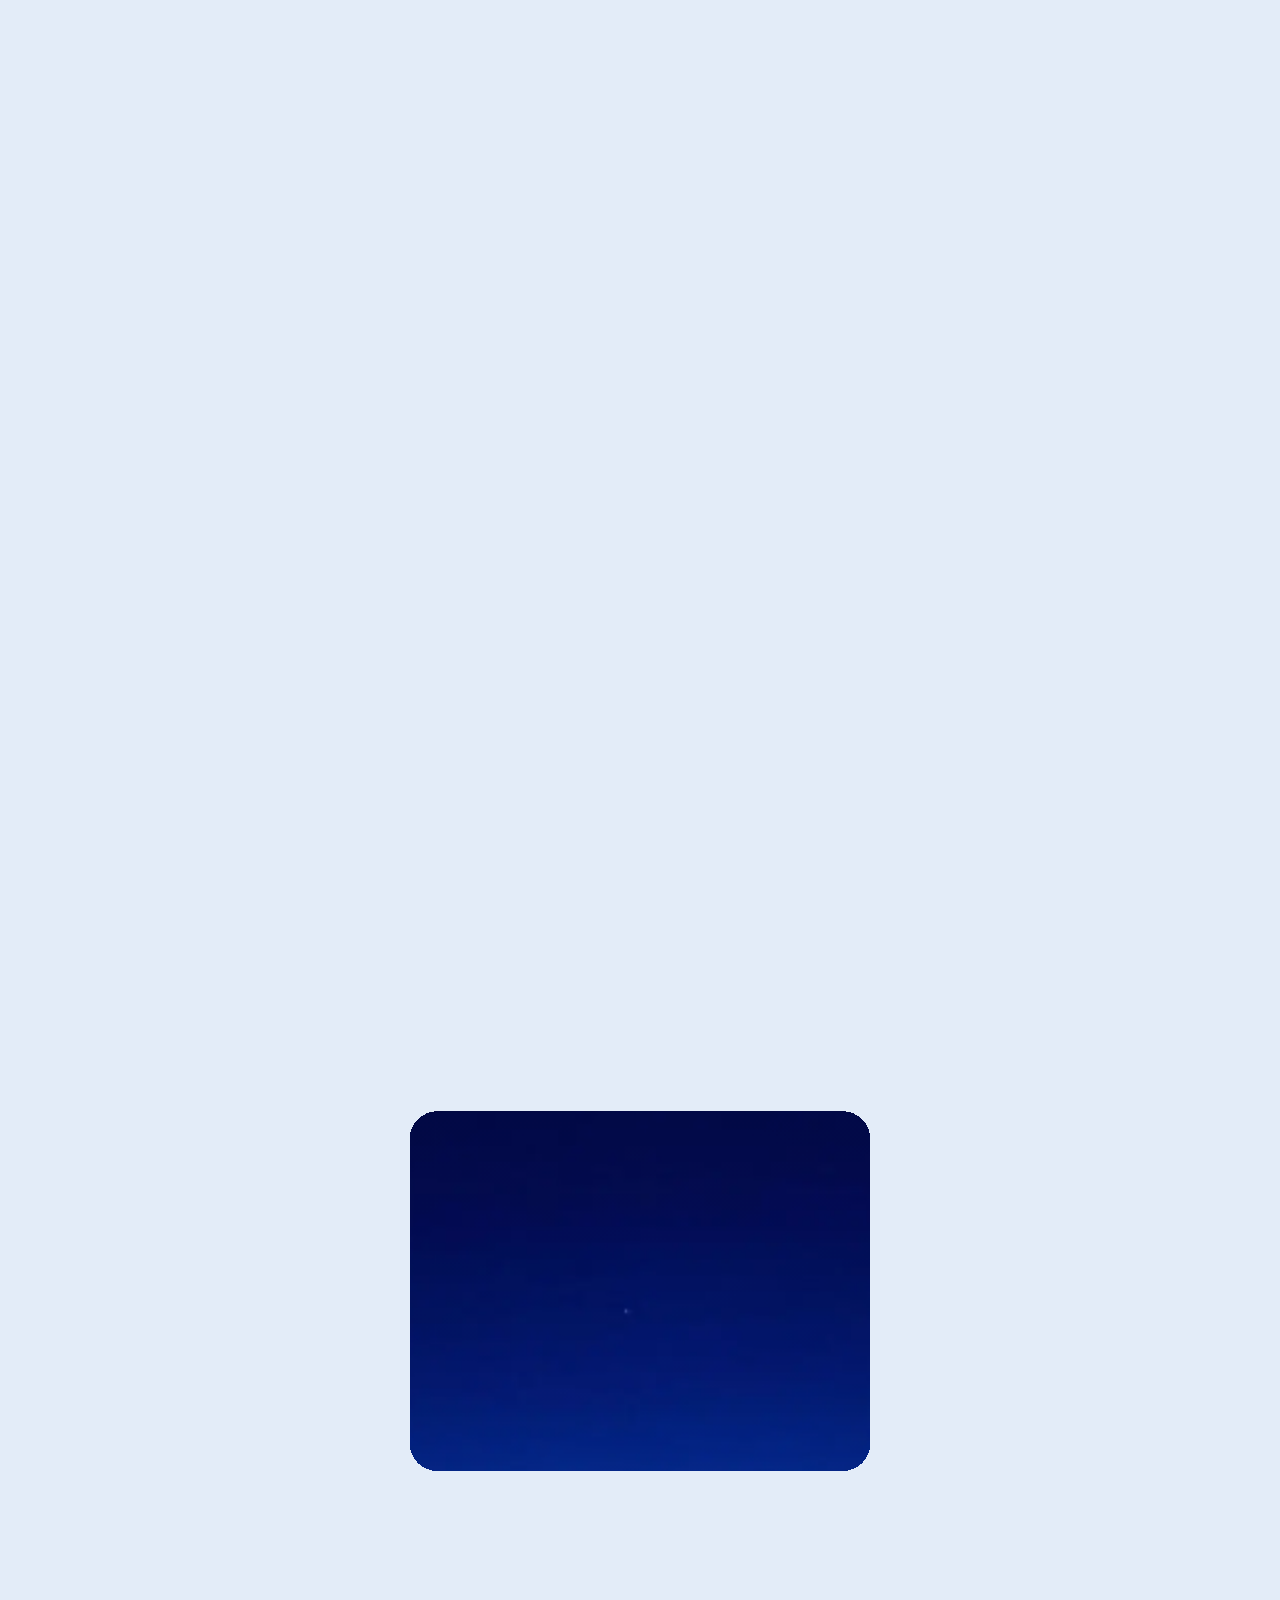
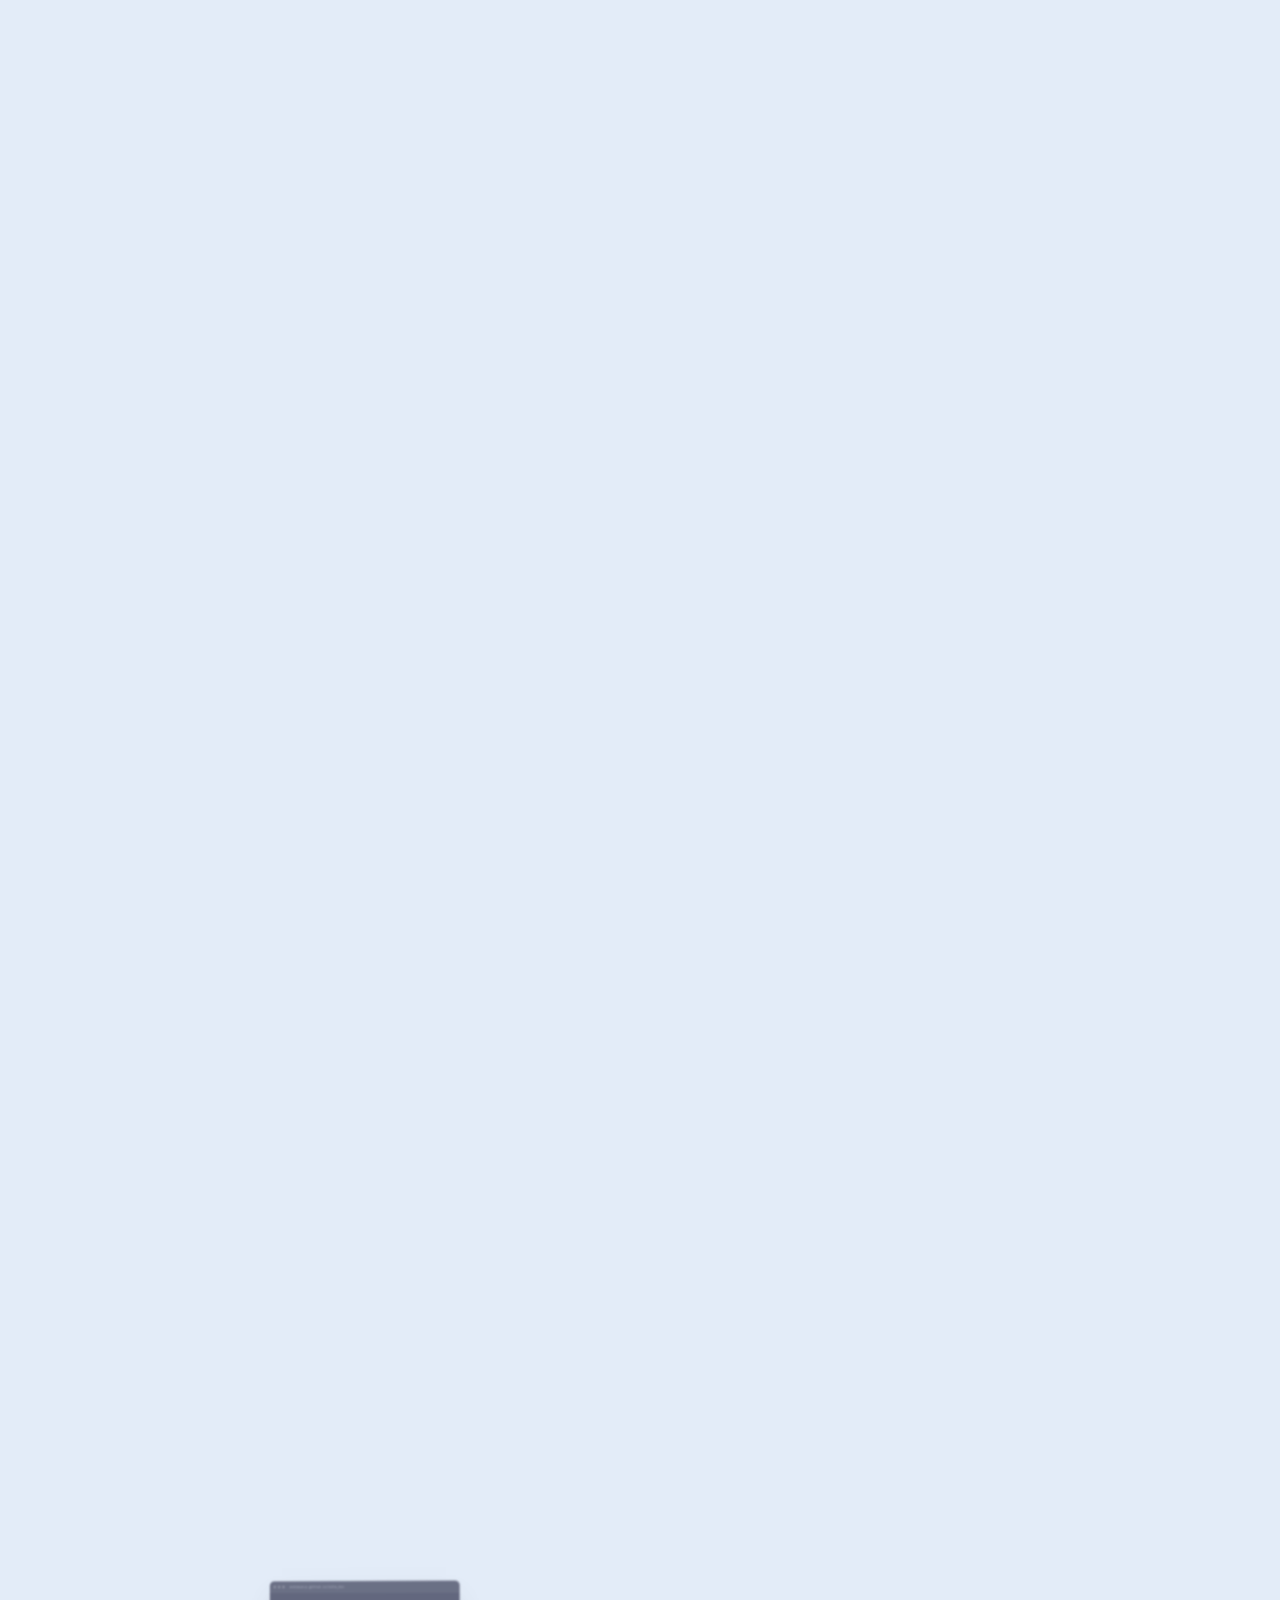
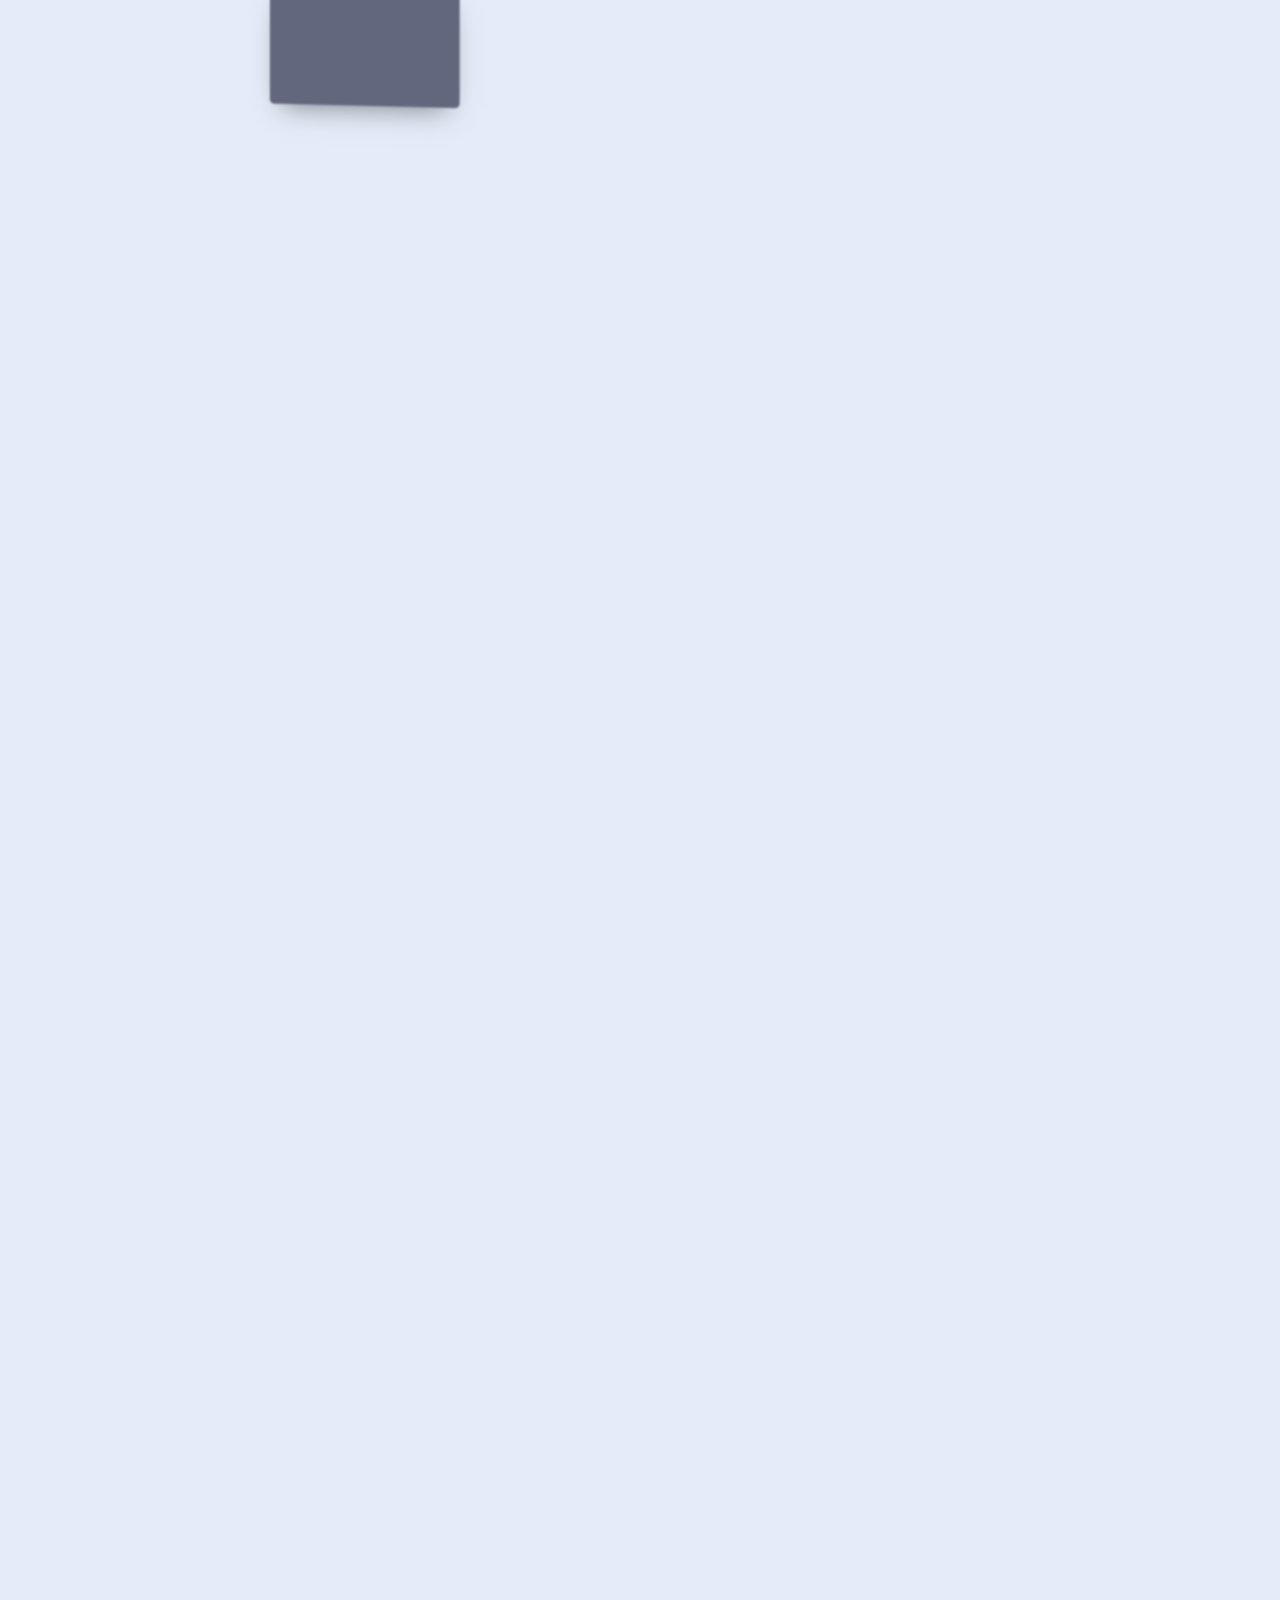
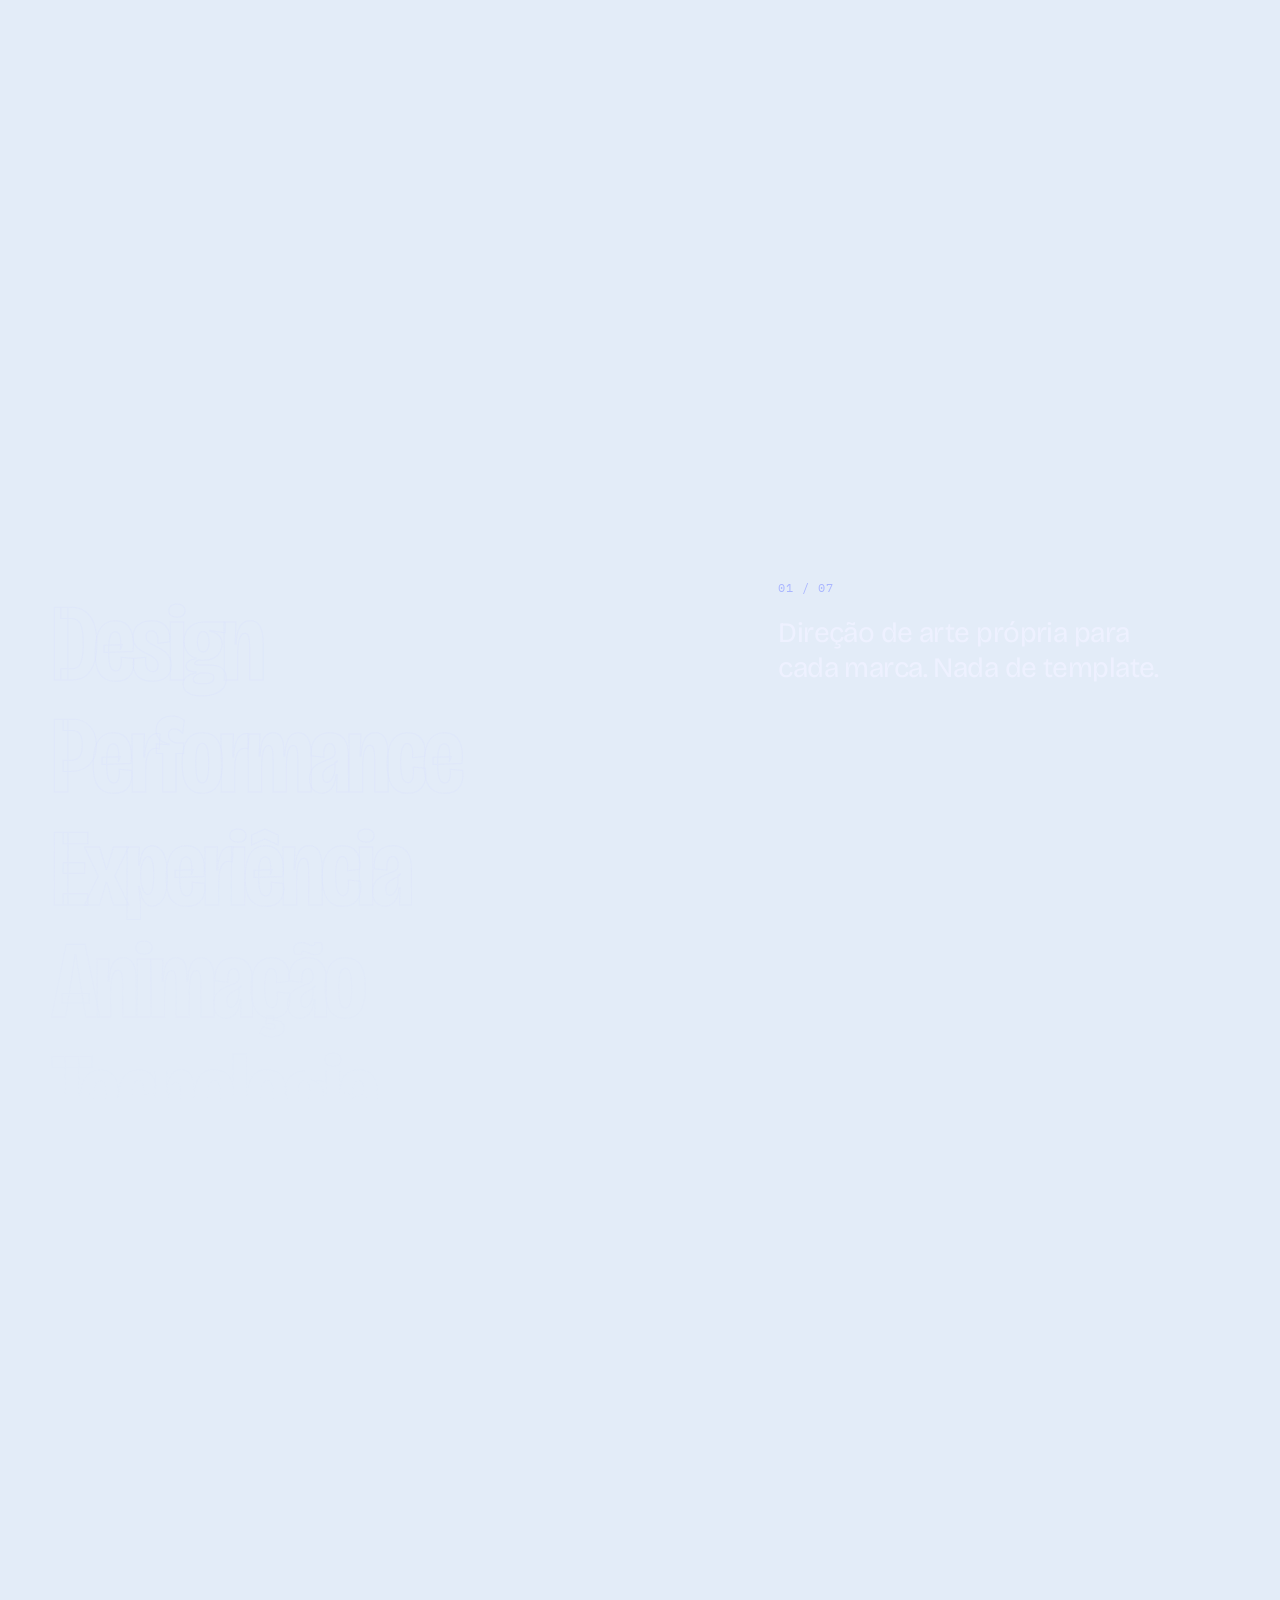
==== commit 2b09b3eb: "commit" ====
--- a/index.html
+++ b/index.html
@@ -18,10 +18,19 @@
   <link rel="preload" as="image" href="assets/img/sky-hero-m.webp" media="(max-width: 767px)">
   <link rel="stylesheet" href="assets/css/style.css">
 </head>
-<body class="is-loading">
+<body class="is-booting">
 
 <svg width="0" height="0" style="position:absolute" aria-hidden="true">
-  <symbol id="duck" viewBox="0 0 100 100"><path fill-rule="evenodd" d="M100.0 24.2L91.0 24.2L90.4 23.3L89.8 20.2L88.0 16.5L86.4 14.4L83.6 11.6L81.2 9.7L76.9 7.6L76.2 7.6L74.1 6.6L73.2 6.6L72.8 6.3L69.1 6.0L68.8 5.7L64.5 5.7L64.2 6.0L61.7 6.0L61.4 6.3L60.2 6.3L59.9 6.6L58.9 6.6L58.6 6.9L57.7 6.9L57.4 7.3L55.9 7.6L54.3 8.5L53.7 8.5L53.1 9.1L51.5 9.7L49.7 11.0L46.3 14.0L43.2 18.4L41.4 22.7L41.4 23.6L40.7 25.2L40.7 27.0L40.4 27.3L40.4 33.5L40.7 33.8L40.7 34.4L40.4 34.7L33.3 34.7L33.0 34.4L29.3 34.4L29.0 34.1L25.6 33.8L25.3 33.5L22.8 32.9L18.2 30.4L9.9 23.9L7.7 28.2L7.7 28.9L6.2 31.6L6.2 32.3L5.2 33.8L5.2 34.4L4.0 36.9L4.0 37.5L2.2 42.4L2.2 43.4L1.9 43.7L1.9 44.6L1.2 46.1L1.2 47.4L0.9 47.7L0.9 48.9L0.6 49.2L0.6 51.1L0.3 51.4L0.3 54.2L0.0 54.5L0.0 59.7L0.3 60.0L0.6 64.3L0.9 64.7L0.9 65.9L1.2 66.2L1.2 67.1L1.5 67.4L2.5 70.8L4.6 75.2L7.7 79.5L11.7 83.5L15.4 86.3L16.4 86.6L18.5 88.1L24.7 90.9L25.3 90.9L27.5 91.8L28.4 91.8L29.6 92.4L32.1 92.7L32.4 93.1L33.6 93.1L33.9 93.4L35.2 93.4L35.5 93.7L40.1 94.0L40.4 94.3L52.8 94.3L53.1 94.0L58.0 93.7L58.3 93.4L59.9 93.4L60.2 93.1L63.0 92.7L63.3 92.4L66.7 91.8L67.9 91.2L68.8 91.2L69.1 90.9L70.7 90.6L71.6 90.0L73.2 89.7L79.0 86.9L84.6 83.2L88.3 79.8L88.3 79.5L89.8 77.9L91.4 75.8L93.2 72.1L93.2 71.4L94.1 69.3L94.4 66.2L94.8 65.9L94.8 62.2L94.4 61.9L94.1 58.5L93.8 58.2L93.8 57.2L93.5 56.9L93.2 55.4L91.4 51.4L90.7 50.8L89.2 48.0L87.3 45.8L86.7 44.6L88.0 42.4L88.0 41.8L89.2 39.4L89.8 36.9L90.1 36.6L92.6 36.0L94.1 35.0L97.2 31.6L99.1 27.9ZM77.2 22.1L79.0 25.8L79.0 27.6L79.3 27.9L79.3 28.9L79.0 29.2L79.0 31.6L78.7 31.9L78.4 34.1L76.9 37.5L76.9 38.1L75.9 40.0L75.3 40.6L74.7 42.1L72.2 45.8L71.9 46.8L76.5 51.4L76.5 51.7L78.4 53.5L80.6 56.6L81.8 59.1L81.8 59.7L82.7 61.9L82.7 65.9L82.4 66.2L82.1 67.7L80.9 69.9L79.6 71.1L79.6 71.4L76.5 74.2L73.8 75.8L73.2 76.4L69.4 78.2L68.8 78.2L67.9 78.9L67.3 78.9L63.3 80.4L62.3 80.4L62.0 80.7L61.1 80.7L59.6 81.3L58.3 81.3L58.0 81.6L54.0 81.9L53.7 82.3L50.3 82.3L50.0 82.6L43.5 82.6L43.2 82.3L39.8 82.3L39.5 81.9L35.8 81.6L35.5 81.3L30.9 80.4L29.0 79.5L27.5 79.2L23.1 77.0L21.3 75.8L16.7 71.4L15.1 69.3L13.3 65.6L12.7 62.5L12.3 62.2L12.3 61.0L12.0 60.6L12.0 53.5L12.3 53.2L12.7 49.5L13.0 49.2L13.0 48.3L13.3 48.0L13.3 47.1L13.6 46.8L13.6 45.8L13.9 45.5L14.5 43.1L15.1 42.4L19.1 44.3L21.0 44.6L22.2 45.2L24.7 45.5L25.0 45.8L26.8 45.8L27.2 46.1L29.6 46.1L29.9 46.5L36.1 46.5L36.4 46.8L56.8 46.8L56.5 44.9L55.9 44.0L55.6 42.4L54.9 41.5L54.3 39.0L53.7 38.1L53.7 37.5L53.1 36.3L52.8 33.8L52.5 33.5L52.5 31.0L52.2 30.7L52.2 30.1L52.5 29.8L52.5 27.3L52.8 27.0L53.1 25.5L54.9 22.4L58.3 19.6L59.6 19.0L60.2 19.0L62.3 18.1L63.6 18.1L63.9 17.7L69.1 17.7L69.4 18.1L70.7 18.1L74.4 19.6Z"/></symbol>
+  <!-- Identidade oficial. Os SVGs de assets/brand/ entram aqui como símbolos para
+       herdarem a cor do contexto (céu claro / espaço escuro) e poderem ser animados;
+       a geometria é exatamente a entregue. src/build.py mantém a sincronia. -->
+  <symbol id="mark" viewBox="0 0 182 176"><path pathLength="1" d="M27.989 176H91V150.857L115.58 176H182L181.477 22L155.579 0H90.477V22.5238L66.4195 0H0V155.807L27.989 176Z"/></symbol>
+  <symbol id="wordmark" viewBox="0 0 1346 194"><path d="M24.576 189.44V168.96H50.688C93.952 168.96 114.688 145.664 114.688 99.84C114.688 54.016 93.952 30.72 50.688 30.72H24.576V10.24H53.76C111.872 10.24 140.8 41.728 140.8 99.84C140.8 157.952 111.872 189.44 53.76 189.44H24.576ZM0 168.96V30.72H24.576V168.96H0Z"/><path d="M192.748 135.936C192.748 160 205.548 171.776 225.004 171.776C244.716 171.776 260.332 160 260.332 135.936V56.32H282.86V189.44H260.332V169.728H259.82C251.116 186.112 236.524 193.536 217.324 193.536C190.444 193.536 170.22 178.432 170.22 142.592V56.32H192.748V135.936Z"/><path d="M377.6 193.024C336.64 193.024 311.04 165.888 311.04 122.624C311.04 79.36 336.64 52.224 377.6 52.224C409.344 52.224 431.872 68.608 439.552 100.608H414.208C410.112 83.2 398.08 71.936 377.6 71.936C352.256 71.936 336.384 91.392 336.384 122.624C336.384 153.856 352.256 173.312 377.6 173.312C398.08 173.312 410.112 162.048 414.208 144.64H439.552C431.872 176.64 409.344 193.024 377.6 193.024Z"/><path d="M488.248 103.936H465.72V0H488.248V103.936ZM488.248 103.936H518.712V125.952H488.248V103.936ZM518.712 103.936L548.664 56.32H575.032L543.544 103.936H518.712ZM488.248 125.952V189.44H465.72V125.952H488.248ZM518.712 125.952H543.544L580.152 189.184H553.784L518.712 125.952Z"/><path d="M704.394 56.064C701.066 39.168 689.29 27.136 667.018 27.136C646.282 27.136 628.874 35.84 628.874 56.32C628.874 100.096 736.394 70.912 736.394 136.96C736.394 170.752 709.514 193.536 665.482 193.536C631.178 193.536 598.922 174.592 597.13 133.888H622.474C623.754 154.624 641.93 172.544 669.578 172.544C691.85 172.544 711.306 161.536 711.306 143.36C711.306 92.416 603.018 122.112 603.018 59.392C603.018 32.256 627.594 6.144 665.994 6.144C697.738 6.144 724.362 23.04 729.226 56.064H704.394Z"/><path d="M765.6 56.32V28.928L788.128 18.688V56.32H765.6ZM824.992 74.752V56.32H788.128V155.904C788.128 171.008 800.416 174.336 812.448 174.336C816.8 174.336 821.152 173.824 824.992 173.312V192C819.104 193.024 812.448 193.792 806.048 193.792C785.568 193.792 765.6 185.856 765.6 155.904V74.752H824.992Z"/><path d="M870.498 135.936C870.498 160 883.298 171.776 902.754 171.776C922.466 171.776 938.082 160 938.082 135.936V56.32H960.61V189.44H938.082V169.728H937.57C928.866 186.112 914.274 193.536 895.074 193.536C868.194 193.536 847.97 178.432 847.97 142.592V56.32H870.498V135.936Z"/><path d="M1046.9 193.536C1011.32 193.536 988.79 166.144 988.79 122.624C988.79 79.36 1011.32 52.224 1046.9 52.224C1066.1 52.224 1081.46 60.16 1091.45 74.24H1091.96V0H1114.49V189.44H1091.96V171.264H1091.45C1081.46 185.6 1066.1 193.536 1046.9 193.536ZM1053.05 173.824C1076.85 173.824 1091.96 154.112 1091.96 122.624C1091.96 91.392 1076.85 71.936 1053.05 71.936C1028.98 71.936 1014.13 91.392 1014.13 122.624C1014.13 154.112 1028.98 173.824 1053.05 173.824Z"/><path d="M1183.64 189.44H1161.12V74.752H1139.1V56.32H1183.64V189.44ZM1172.38 30.72C1164.19 30.72 1158.04 24.32 1158.04 16.384C1158.04 8.192 1164.19 1.79199 1172.38 1.79199C1180.57 1.79199 1186.72 8.192 1186.72 16.384C1186.72 24.32 1180.57 30.72 1172.38 30.72Z"/><path d="M1279.59 193.536C1238.89 193.536 1213.29 166.144 1213.29 122.624C1213.29 79.36 1238.89 52.224 1279.59 52.224C1320.3 52.224 1345.9 79.36 1345.9 122.624C1345.9 166.144 1320.3 193.536 1279.59 193.536ZM1279.59 173.824C1304.94 173.824 1320.55 154.112 1320.55 122.624C1320.55 91.392 1304.94 71.936 1279.59 71.936C1254.25 71.936 1238.63 91.392 1238.63 122.624C1238.63 154.112 1254.25 173.824 1279.59 173.824Z"/></symbol>
+  <!-- lockup oficial = marca (y+8,44) + nome (x+226,575), as medidas do arquivo entregue -->
+  <symbol id="logo" viewBox="0 0 1573 194">
+    <use href="#mark" x="0" y="8.44" width="182" height="176"/>
+    <use href="#wordmark" x="226.575" y="0" width="1346" height="194"/>
+  </symbol>
 </svg>
 
 <a class="skip" href="#estudio">Pular para o conteúdo</a>
@@ -36,12 +45,6 @@
 <canvas id="gl" aria-hidden="true"></canvas>
 <div class="grain" aria-hidden="true"></div>
 
-<!-- ============ PRELOADER ============ -->
-<div class="loader" aria-hidden="true">
-  <svg class="loader__mark" viewBox="0 0 100 100"><use href="#duck"/></svg>
-  <span class="loader__count mono">000</span>
-</div>
-
 <!-- ============ LOGO-GUIA (fio condutor) ============ -->
 <button class="guide" id="guide" type="button" aria-expanded="false" aria-controls="nav" aria-label="DuckStudio — abrir navegação">
   <span class="guide__mark">
@@ -50,10 +53,10 @@
       <circle class="guide__progress" cx="32" cy="32" r="30" pathLength="1"/>
       <g class="guide__ticks"></g>
     </svg>
-    <span class="guide__disc"><svg viewBox="0 0 100 100" aria-hidden="true"><use href="#duck"/></svg></span>
+    <span class="guide__disc"><svg viewBox="0 0 182 176" aria-hidden="true"><use href="#mark"/></svg></span>
   </span>
   <span class="guide__text">
-    <span class="guide__name">DuckStudio</span>
+    <svg class="guide__name" viewBox="0 0 1346 194" aria-hidden="true"><use href="#wordmark"/></svg>
     <span class="guide__where mono"><span class="guide__num">01</span><span class="guide__sep">/08</span> <span class="guide__label">Início</span><span class="guide__extra"></span></span>
   </span>
 </button>
@@ -366,8 +369,7 @@
 
     <div class="foot">
       <div class="foot__brand">
-        <svg viewBox="0 0 100 100" aria-hidden="true"><use href="#duck"/></svg>
-        <span>DuckStudio</span>
+        <svg class="foot__logo" viewBox="0 0 1573 194" role="img" aria-label="DuckStudio"><use href="#logo"/></svg>
       </div>
       <p class="mono">© <span id="year">2025</span> DuckStudio — Todos os direitos reservados</p>
       <p class="mono">Feito com <span aria-label="amor">♥</span> no Brasil</p>
--- a/assets/css/style.css
+++ b/assets/css/style.css
@@ -120,16 +120,14 @@
 .s { position: relative; padding-inline: var(--gutter); }
 [data-theme="dark"] { color: #eef1ff; }
 
-/* ---------- preloader ---------- */
-.loader {
-  position: fixed; inset: 0; z-index: 120; display: grid; place-items: center; background: var(--air);
-  transition: opacity .9s var(--ease), visibility .9s;
-}
-.loader__mark { width: 96px; height: 96px; fill: transparent; stroke: var(--duck); stroke-width: 1.2; stroke-dasharray: 720; stroke-dashoffset: 720; animation: draw 1.6s var(--ease) forwards, fillin .6s 1.2s forwards; }
-.loader__count { position: absolute; bottom: 32px; left: 50%; transform: translateX(-50%); color: var(--ink-soft); }
-@keyframes draw { to { stroke-dashoffset: 0; } }
-@keyframes fillin { to { fill: var(--duck); } }
-body:not(.is-loading) .loader { opacity: 0; visibility: hidden; }
+/* ---------- entrada ----------
+   Não há tela de carregamento: o céu aparece de imediato. Só o conteúdo espera
+   as fontes (a animação de entrada mede as linhas do título) para não entrar
+   com as medidas erradas nem piscar. O estado sai assim que tudo está pronto. */
+body.is-booting main,
+body.is-booting #gl,
+body.is-booting .guide,
+body.is-booting .top-cta { opacity: 0; }
 
 /* ---------- logo-guia ---------- */
 .guide {
@@ -152,10 +150,10 @@
   box-shadow: 0 10px 30px -12px rgba(15, 0, 215, .55), inset 0 0 0 1px rgba(255,255,255,.18);
   transition: transform .5s var(--ease), background .5s;
 }
-.guide__disc svg { width: 58%; height: 58%; fill: #fff; transform: translate(4%, 2%); }
+.guide__disc svg { width: 52%; height: 52%; fill: #fff; }
 .guide:hover .guide__disc { transform: scale(1.06) rotate(-6deg); }
 .guide__text { display: flex; flex-direction: column; line-height: 1.1; }
-.guide__name { font-weight: 700; font-size: 1.05rem; letter-spacing: -.01em; font-variation-settings: "wdth" 85; }
+.guide__name { --h: .95rem; display: block; align-self: start; height: var(--h); width: calc(var(--h) * 1346 / 194); fill: currentColor; }
 .guide__where { margin-top: 5px; opacity: .72; white-space: nowrap; }
 .guide__sep { opacity: .45; }
 .guide__label { display: inline-block; }
@@ -403,8 +401,8 @@
 
 .foot { max-width: 1400px; margin: 16vh auto 0; padding: 2rem 0 calc(2rem + env(safe-area-inset-bottom, 0px)); border-top: 1px solid var(--line-light); display: flex; flex-wrap: wrap; align-items: center; justify-content: space-between; gap: 1rem 2rem; color: var(--ink-soft); }
 .foot p { margin: 0; }
-.foot__brand { display: flex; align-items: center; gap: .6rem; color: var(--ink); font-weight: 700; }
-.foot__brand svg { width: 28px; height: 28px; fill: var(--duck); }
+.foot__brand { display: flex; align-items: center; }
+.foot__logo { --h: 22px; display: block; height: var(--h); width: calc(var(--h) * 1573 / 194); fill: var(--duck); }
 .foot__top { text-decoration: none; }
 .foot__top:hover { color: var(--duck); }
 
@@ -425,7 +423,7 @@
   body { font-size: 16px; }
   .guide__mark { width: 44px; height: 44px; }
   .guide__ring { inset: -6px; width: 56px; height: 56px; }
-  .guide__name { font-size: .95rem; }
+  .guide__name { --h: .82rem; }
   .top-cta { top: 16px; padding: .6rem .9rem; font-size: .8rem; }
   .top-cta span { display: none; }
   .top-cta::before { content: "Contato"; }
@@ -486,7 +484,6 @@
 /* ---------- movimento reduzido ---------- */
 @media (prefers-reduced-motion: reduce) {
   *, *::before, *::after { animation-duration: .001ms !important; animation-iteration-count: 1 !important; transition-duration: .001ms !important; }
-  .loader { display: none; }
   .work__window { clip-path: none; }
   .cta__reveal { clip-path: none; }
   .process__pin { height: auto; overflow: visible; padding: 16vh var(--gutter) 10vh; }
